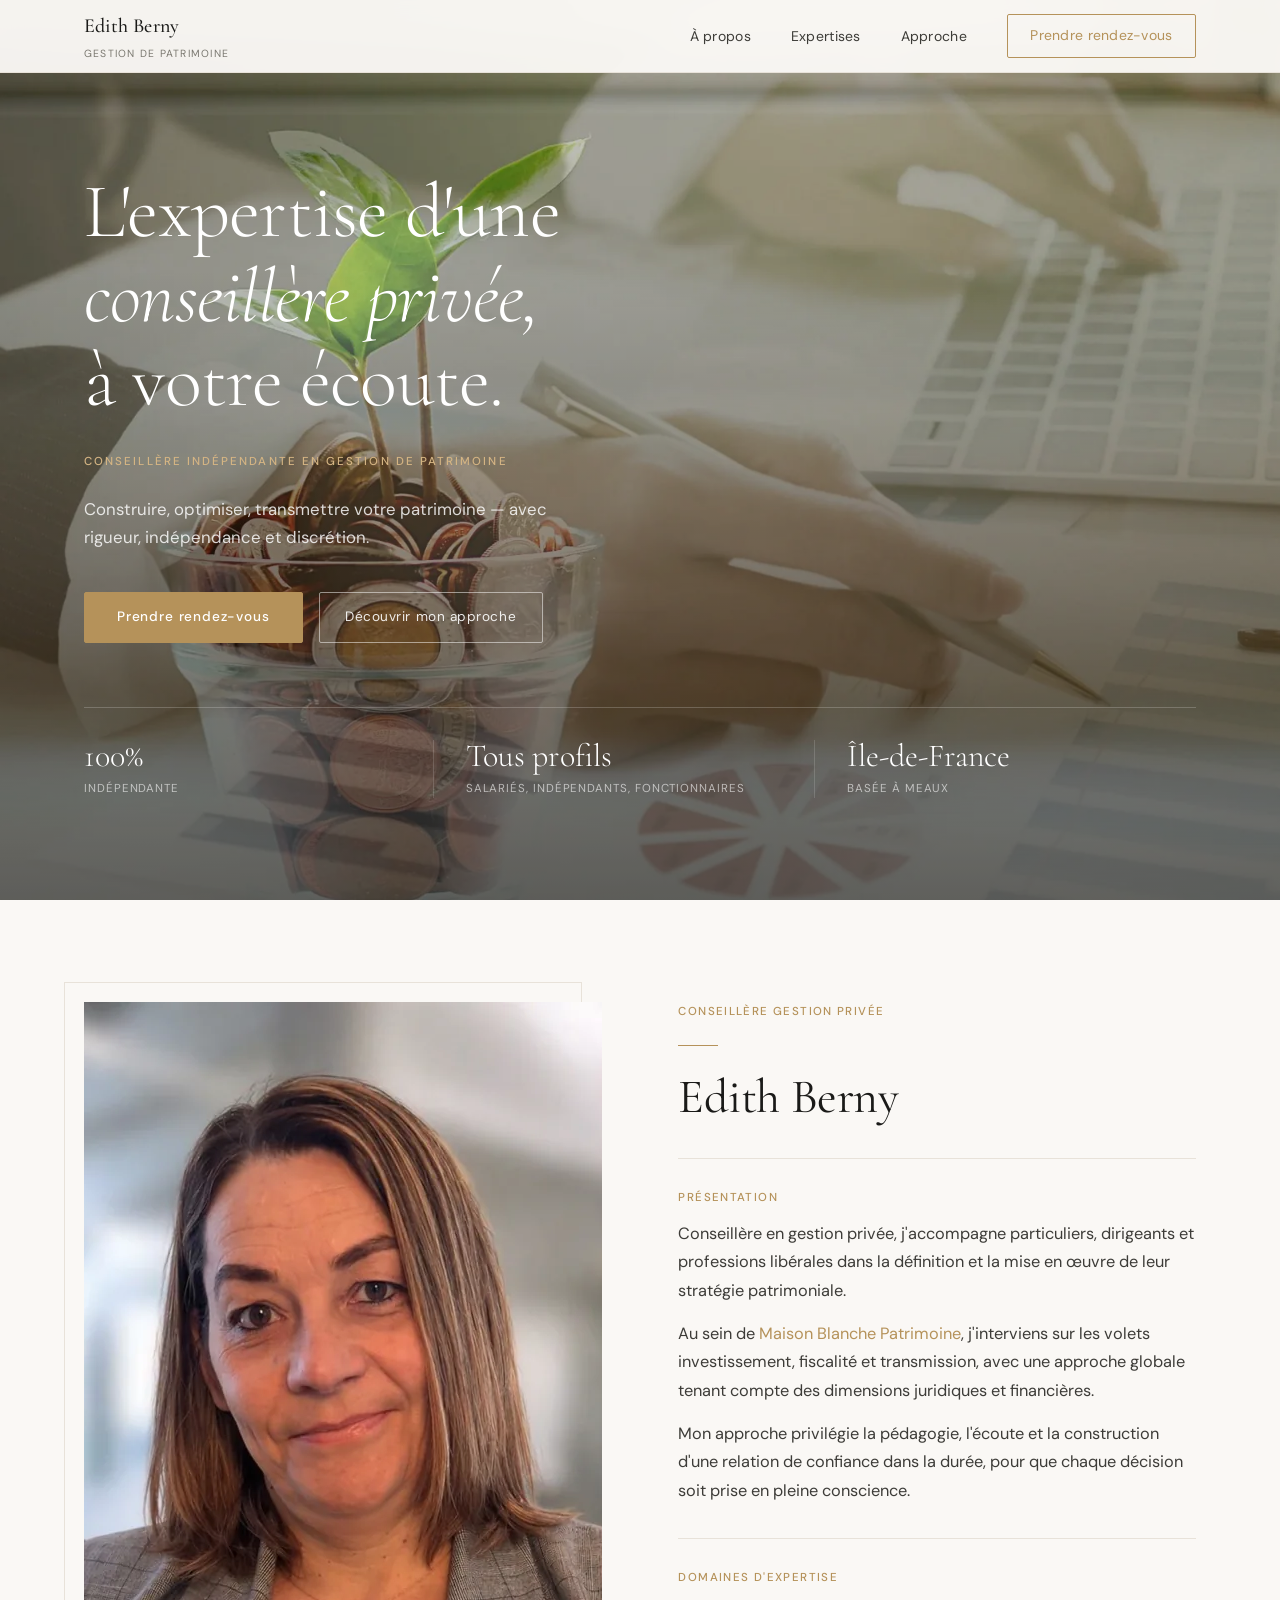
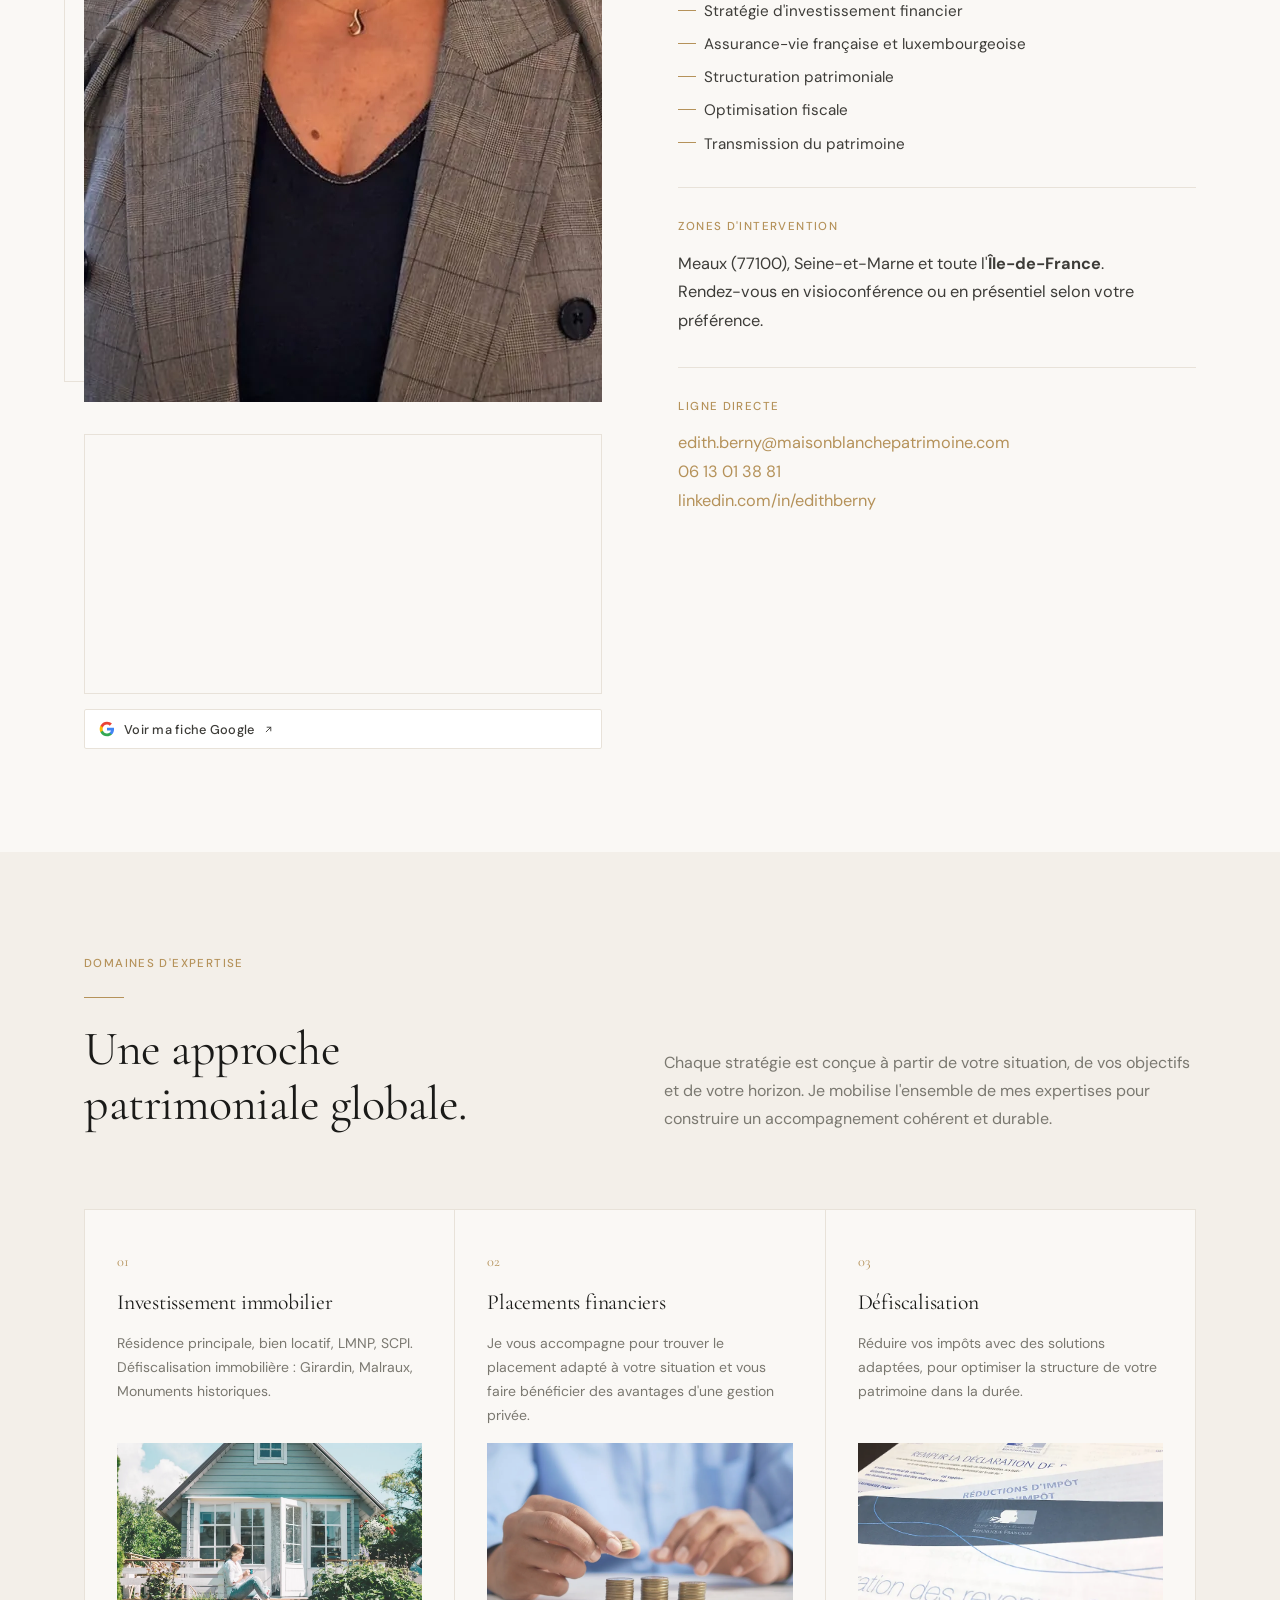
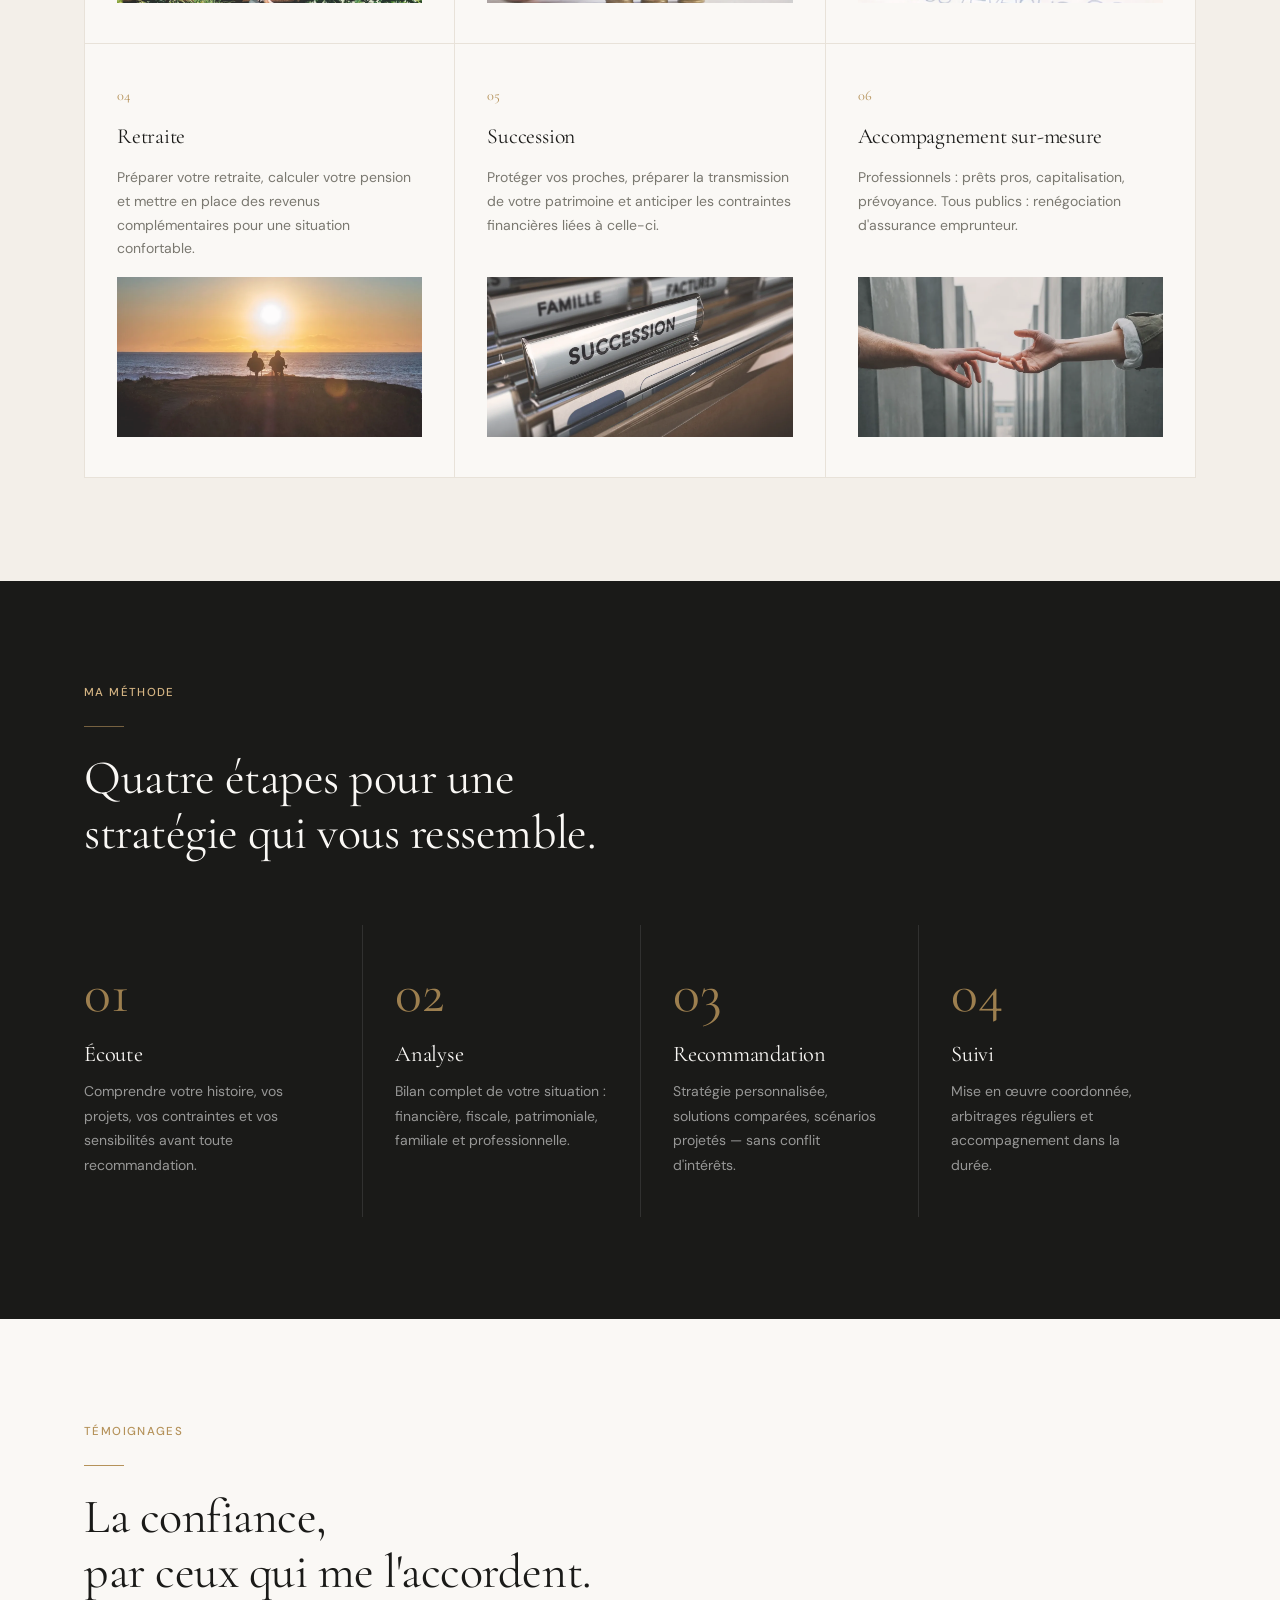
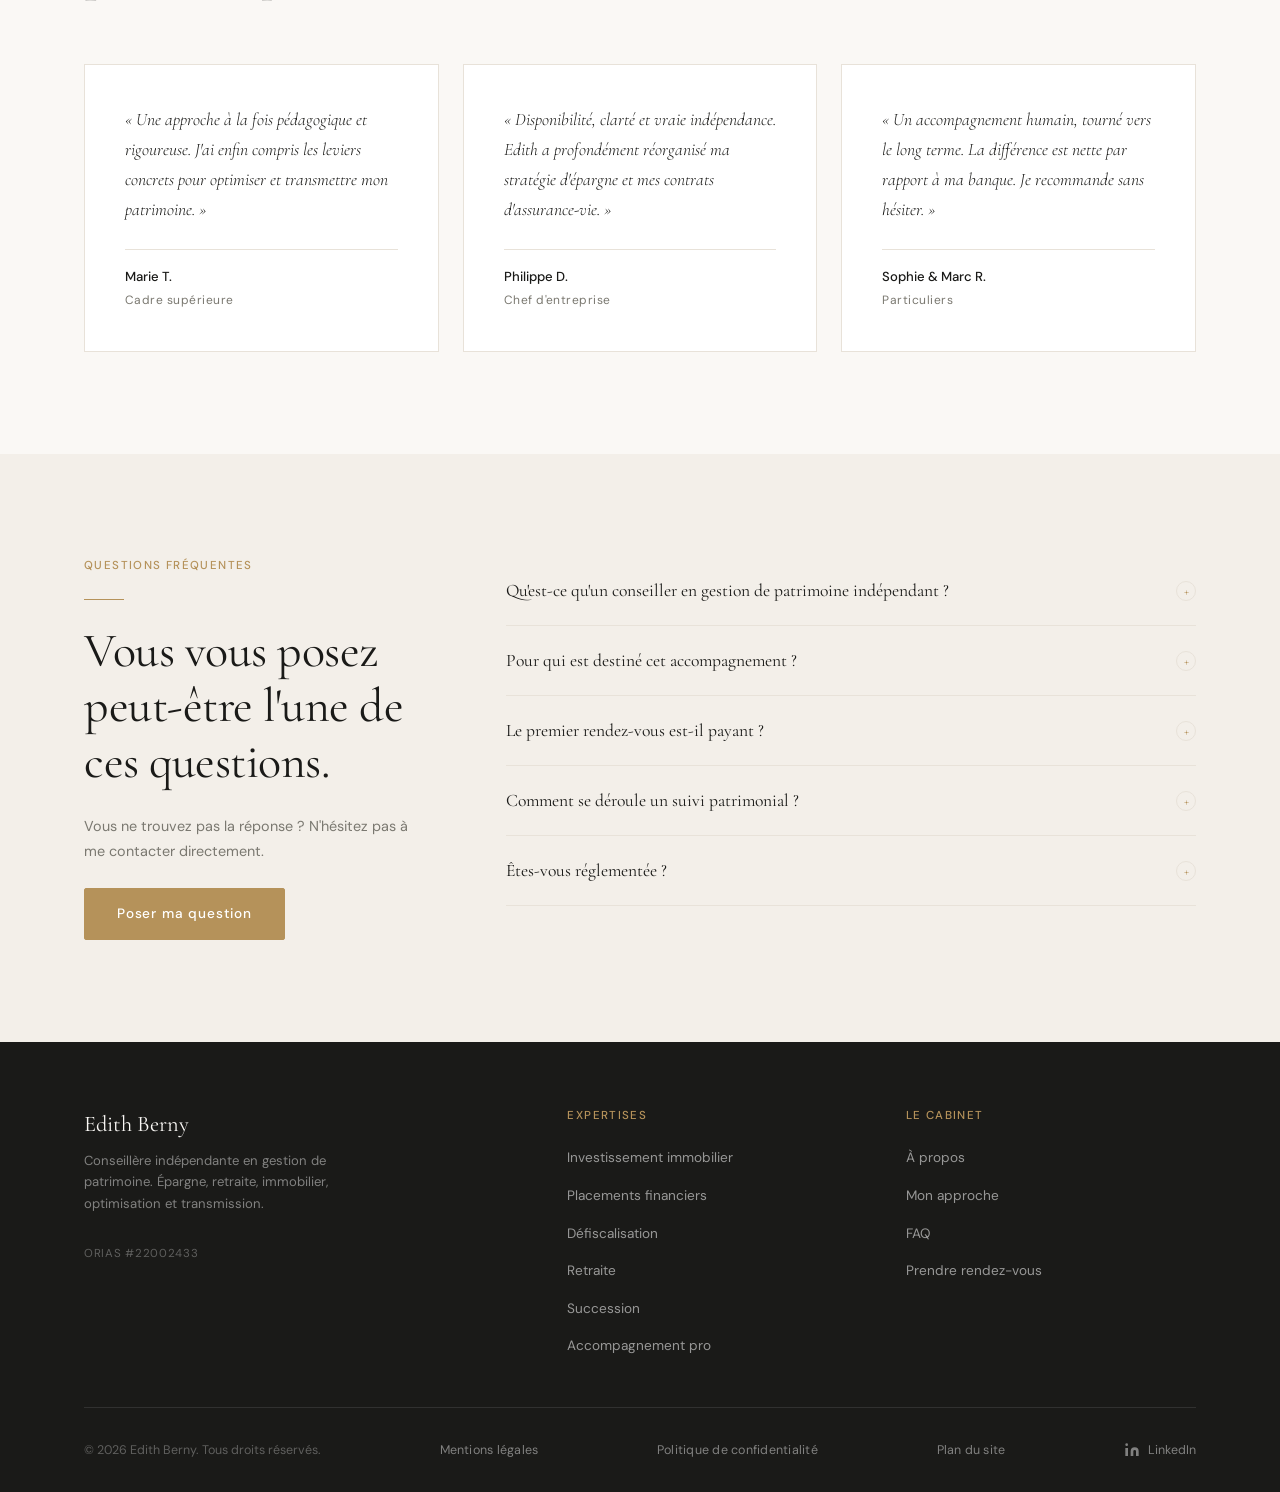
==== index.html @ d09989ad "feat/revamp: full redesign, SEO overhaul, image optimization & content rework Complete rewrite of th" ====
<!DOCTYPE html>
<html lang="fr">
<head>
  <meta charset="utf-8">
  <meta name="viewport" content="width=device-width, initial-scale=1">
  <title>Edith Berny | Conseillère en gestion de patrimoine à Meaux (77) — Île-de-France</title>

  <!-- SEO -->
  <meta name="description" content="Edith Berny, conseillère indépendante en gestion de patrimoine à Meaux (77) et en Île-de-France. Épargne, retraite, immobilier, défiscalisation, succession, transmission. Indépendante, ORIAS 22002433.">
  <meta name="keywords" content="conseiller en gestion de patrimoine Meaux, CGP Meaux, gestion privée 77, Seine-et-Marne, Île-de-France, Edith Berny, conseillère indépendante, épargne, retraite, assurance-vie, assurance-vie luxembourgeoise, immobilier, SCPI, LMNP, défiscalisation, succession, transmission patrimoine, optimisation fiscale">
  <meta name="author" content="Edith Berny">
  <meta name="robots" content="index, follow">
  <meta name="theme-color" content="#FAF8F5">
  <meta name="geo.region" content="FR-77">
  <meta name="geo.placename" content="Meaux">
  <link rel="canonical" href="https://edithberny.netlify.app/">

  <!-- OpenGraph -->
  <meta property="og:type" content="website">
  <meta property="og:locale" content="fr_FR">
  <meta property="og:title" content="Edith Berny — Conseillère en gestion de patrimoine">
  <meta property="og:url" content="https://edithberny.netlify.app">
  <meta property="og:image" content="https://edithberny.netlify.app/assets/profile_picture.webp">
  <meta property="og:description" content="Conseillère indépendante en gestion de patrimoine. Épargne, retraite, immobilier, défiscalisation, succession — Meaux et Île-de-France.">

  <!-- Twitter Card -->
  <meta name="twitter:card" content="summary_large_image">
  <meta name="twitter:title" content="Edith Berny — Conseillère en gestion de patrimoine">
  <meta name="twitter:description" content="Conseillère indépendante en gestion de patrimoine. Épargne, retraite, immobilier, défiscalisation, succession — Meaux et Île-de-France.">
  <meta name="twitter:image" content="https://edithberny.netlify.app/assets/profile_picture.webp">

  <!-- Favicons -->
  <link rel="icon" type="image/x-icon" href="assets/favicon/favicon.ico">
  <link rel="icon" type="image/png" sizes="32x32" href="assets/favicon/favicon-32x32.png">
  <link rel="icon" type="image/png" sizes="16x16" href="assets/favicon/favicon-16x16.png">
  <link rel="apple-touch-icon" sizes="180x180" href="assets/favicon/apple-touch-icon.png">
  <link rel="manifest" href="assets/favicon/site.webmanifest">
  <link rel="sitemap" type="application/xml" title="Plan du site" href="sitemap.xml">

  <!-- Google Fonts -->
  <link rel="preconnect" href="https://fonts.googleapis.com">
  <link rel="preconnect" href="https://fonts.gstatic.com" crossorigin>
  <link href="https://fonts.googleapis.com/css2?family=Cormorant+Garamond:ital,wght@0,300;0,400;0,500;0,600;1,300;1,400&family=DM+Sans:wght@300;400;500&display=swap" rel="stylesheet">

  <!-- Preload LCP candidate -->
  <link rel="preload" as="image" href="assets/profile_picture.webp" fetchpriority="high">

  <!-- Styles -->
  <link rel="stylesheet" href="style.css">
</head>

<body>

  <!-- ── Navigation ────────────────────────────────────── -->
  <nav id="nav">
    <div class="nav-inner">
      <a href="#home" class="nav-brand">
        <span class="name">Edith Berny</span>
        <span class="sub">Gestion de patrimoine</span>
      </a>
      <button class="nav-toggle" id="navToggle" aria-label="Menu">
        <span></span><span></span><span></span>
      </button>
      <ul class="nav-links" id="navLinks">
        <li><a href="#about">À propos</a></li>
        <li><a href="#services">Expertises</a></li>
        <li><a href="#approche">Approche</a></li>
        <li><a href="#rendez-vous" class="nav-cta">Prendre rendez-vous</a></li>
      </ul>
    </div>
  </nav>

  <!-- ── Hero ──────────────────────────────────────────── -->
  <section id="home">
    <div class="hero-bg"></div>
    <div class="hero-content container">
      <h1 class="hero-title">L'expertise d'une <em>conseillère privée,</em><br>à votre écoute.</h1>
      <p class="hero-eyebrow">Conseillère indépendante en gestion de patrimoine</p>
      <p class="hero-desc">Construire, optimiser, transmettre votre patrimoine — avec rigueur, indépendance et discrétion.</p>
      <div class="hero-actions">
        <a href="#rendez-vous" class="btn-primary">Prendre rendez-vous</a>
        <a href="#about" class="btn-ghost">Découvrir mon approche</a>
      </div>
      <div class="hero-stats">
        <div class="hero-stat">
          <div class="val">100%</div>
          <div class="lbl">Indépendante</div>
        </div>
        <div class="hero-stat">
          <div class="val">Tous profils</div>
          <div class="lbl">Salariés, indépendants, fonctionnaires</div>
        </div>
        <div class="hero-stat">
          <div class="val">Île-de-France</div>
          <div class="lbl">Basée à Meaux</div>
        </div>
      </div>
    </div>
  </section>

  <!-- ── À propos ───────────────────────────────────────── -->
  <section id="about" class="section">
    <div class="container">
      <div class="about-grid">
        <div class="about-visual">
          <div class="about-img-wrap">
            <img src="assets/profile_picture.webp" alt="Edith Berny, conseillère indépendante en gestion de patrimoine à Meaux (77)" fetchpriority="high" width="1000" height="1000">
          </div>
          <div class="map-wrap">
            <iframe src="https://www.google.com/maps/embed/v1/place?q=Meaux&key=AIzaSyBFw0Qbyq9zTFTd-tUY6dZWTgaQzuU17R8" title="Localisation Meaux" loading="lazy"></iframe>
          </div>
          <a href="https://share.google/9w6bGB4XbKCmkHkI8" target="_blank" rel="noopener" class="map-cta" aria-label="Voir ma fiche Google Business (nouvel onglet)">
            <svg width="16" height="16" viewBox="0 0 24 24" aria-hidden="true">
              <path fill="#4285F4" d="M22.56 12.25c0-.78-.07-1.53-.2-2.25H12v4.26h5.92c-.26 1.37-1.04 2.53-2.21 3.31v2.77h3.57c2.08-1.92 3.28-4.74 3.28-8.09z"/>
              <path fill="#34A853" d="M12 23c2.97 0 5.46-.98 7.28-2.66l-3.57-2.77c-.98.66-2.23 1.06-3.71 1.06-2.86 0-5.29-1.93-6.16-4.53H2.18v2.84C3.99 20.53 7.7 23 12 23z"/>
              <path fill="#FBBC05" d="M5.84 14.09c-.22-.66-.35-1.36-.35-2.09s.13-1.43.35-2.09V7.07H2.18C1.43 8.55 1 10.22 1 12s.43 3.45 1.18 4.93l2.85-2.22.81-.62z"/>
              <path fill="#EA4335" d="M12 5.38c1.62 0 3.06.56 4.21 1.64l3.15-3.15C17.45 2.09 14.97 1 12 1 7.7 1 3.99 3.47 2.18 7.07l3.66 2.84c.87-2.6 3.3-4.53 6.16-4.53z"/>
            </svg>
            Voir ma fiche Google
            <svg width="11" height="11" viewBox="0 0 24 24" fill="none" stroke="currentColor" stroke-width="2" stroke-linecap="round" stroke-linejoin="round" aria-hidden="true"><path d="M7 17L17 7M9 7h8v8"/></svg>
          </a>
        </div>
        <div class="about-text">
          <p class="label">Conseillère gestion privée</p>
          <div class="divider"></div>
          <h2 class="section-title">Edith Berny</h2>

          <div class="about-section">
            <h3 class="about-subhead">Présentation</h3>
            <p>Conseillère en gestion privée, j'accompagne particuliers, dirigeants et professions libérales dans la définition et la mise en œuvre de leur stratégie patrimoniale.</p>
            <p>Au sein de <a href="https://www.maisonblanchepatrimoine.com/" target="_blank" rel="noopener" style="color: var(--gold);">Maison Blanche Patrimoine</a>, j'interviens sur les volets investissement, fiscalité et transmission, avec une approche globale tenant compte des dimensions juridiques et financières.</p>
            <p>Mon approche privilégie la pédagogie, l'écoute et la construction d'une relation de confiance dans la durée, pour que chaque décision soit prise en pleine conscience.</p>
          </div>

          <div class="about-section">
            <h3 class="about-subhead">Domaines d'expertise</h3>
            <ul class="about-skills">
              <li>Stratégie d'investissement financier</li>
              <li>Assurance-vie française et luxembourgeoise</li>
              <li>Structuration patrimoniale</li>
              <li>Optimisation fiscale</li>
              <li>Transmission du patrimoine</li>
            </ul>
          </div>

          <div class="about-section">
            <h3 class="about-subhead">Zones d'intervention</h3>
            <p>Meaux (77100), Seine-et-Marne et toute l'<strong>Île-de-France</strong>.<br>Rendez-vous en visioconférence ou en présentiel selon votre préférence.</p>
          </div>

          <div class="about-section about-contact" id="rendez-vous">
            <h3 class="about-subhead">Ligne directe</h3>
            <address>
              <a href="mailto:edith.berny@maisonblanchepatrimoine.com">edith.berny@maisonblanchepatrimoine.com</a><br>
              <a href="tel:+33613013881">06 13 01 38 81</a><br>
              <a href="https://www.linkedin.com/in/edithberny/" target="_blank" rel="noopener">linkedin.com/in/edithberny</a>
            </address>
          </div>
        </div>
      </div>
    </div>
  </section>

  <!-- ── Expertises ─────────────────────────────────────── -->
  <section id="services" class="section">
    <div class="container">
      <div class="services-header">
        <div>
          <p class="label">Domaines d'expertise</p>
          <div class="divider"></div>
          <h2 class="section-title">Une approche<br>patrimoniale globale.</h2>
        </div>
        <p class="services-intro">
          Chaque stratégie est conçue à partir de votre situation, de vos objectifs et de votre horizon. Je mobilise l'ensemble de mes expertises pour construire un accompagnement cohérent et durable.
        </p>
      </div>
      <div class="services-grid">

        <div class="service-card" id="services-immobilier">
          <span class="service-num">01</span>
          <h3 class="service-title">Investissement immobilier</h3>
          <p class="service-body">Résidence principale, bien locatif, LMNP, SCPI. Défiscalisation immobilière : Girardin, Malraux, Monuments historiques.</p>
          <img src="assets/maison.webp" alt="Maison illustrant les conseils en investissement immobilier (résidence principale, locatif, SCPI)" class="service-img" loading="lazy" width="1200" height="1200">
        </div>

        <div class="service-card" id="services-placements">
          <span class="service-num">02</span>
          <h3 class="service-title">Placements financiers</h3>
          <p class="service-body">Je vous accompagne pour trouver le placement adapté à votre situation et vous faire bénéficier des avantages d'une gestion privée.</p>
          <img src="assets/placement.webp" alt="Illustration des placements financiers et de la gestion privée" class="service-img" loading="lazy" width="1200" height="800">
        </div>

        <div class="service-card" id="services-defiscalisation">
          <span class="service-num">03</span>
          <h3 class="service-title">Défiscalisation</h3>
          <p class="service-body">Réduire vos impôts avec des solutions adaptées, pour optimiser la structure de votre patrimoine dans la durée.</p>
          <img src="assets/impots.webp" alt="Illustration de la défiscalisation et de l'optimisation fiscale du patrimoine" class="service-img" loading="lazy" width="823" height="463">
        </div>

        <div class="service-card" id="services-retraite">
          <span class="service-num">04</span>
          <h3 class="service-title">Retraite</h3>
          <p class="service-body">Préparer votre retraite, calculer votre pension et mettre en place des revenus complémentaires pour une situation confortable.</p>
          <img src="assets/retraite.webp" alt="Illustration de la préparation de la retraite et des revenus complémentaires" class="service-img" loading="lazy" width="1200" height="800">
        </div>

        <div class="service-card" id="services-succession">
          <span class="service-num">05</span>
          <h3 class="service-title">Succession</h3>
          <p class="service-body">Protéger vos proches, préparer la transmission de votre patrimoine et anticiper les contraintes financières liées à celle-ci.</p>
          <img src="assets/succession.webp" alt="Illustration de la transmission du patrimoine et de la succession" class="service-img" loading="lazy" width="1170" height="675">
        </div>

        <div class="service-card" id="services-accompagnement">
          <span class="service-num">06</span>
          <h3 class="service-title">Accompagnement sur-mesure</h3>
          <p class="service-body">Professionnels : prêts pros, capitalisation, prévoyance. Tous publics : renégociation d'assurance emprunteur.</p>
          <img src="assets/accompagnement.webp" alt="Illustration de l'accompagnement patrimonial sur-mesure" class="service-img" loading="lazy" width="1200" height="800">
        </div>

      </div>
    </div>
  </section>

  <!-- ── Approche ───────────────────────────────────────── -->
  <section id="approche" class="section">
    <div class="container">
      <p class="label">Ma méthode</p>
      <div class="divider" style="background: rgba(181,146,90,.6)"></div>
      <h2 class="section-title" style="max-width: 560px;">Quatre étapes pour une stratégie qui vous ressemble.</h2>
      <div class="approche-grid">
        <div class="approche-step">
          <div class="step-num">01</div>
          <h3 class="step-title">Écoute</h3>
          <p class="step-desc">Comprendre votre histoire, vos projets, vos contraintes et vos sensibilités avant toute recommandation.</p>
        </div>
        <div class="approche-step">
          <div class="step-num">02</div>
          <h3 class="step-title">Analyse</h3>
          <p class="step-desc">Bilan complet de votre situation : financière, fiscale, patrimoniale, familiale et professionnelle.</p>
        </div>
        <div class="approche-step">
          <div class="step-num">03</div>
          <h3 class="step-title">Recommandation</h3>
          <p class="step-desc">Stratégie personnalisée, solutions comparées, scénarios projetés — sans conflit d'intérêts.</p>
        </div>
        <div class="approche-step">
          <div class="step-num">04</div>
          <h3 class="step-title">Suivi</h3>
          <p class="step-desc">Mise en œuvre coordonnée, arbitrages réguliers et accompagnement dans la durée.</p>
        </div>
      </div>
    </div>
  </section>

  <!-- ── Témoignages ────────────────────────────────────── -->
  <section id="temoignages" class="section">
    <div class="container">
      <p class="label">Témoignages</p>
      <div class="divider"></div>
      <h2 class="section-title">La confiance,<br>par ceux qui me l'accordent.</h2>
      <div class="temoignages-grid">
        <div class="temoignage">
          <p class="temoignage-quote">« Une approche à la fois pédagogique et rigoureuse. J'ai enfin compris les leviers concrets pour optimiser et transmettre mon patrimoine. »</p>
          <div class="temoignage-author">
            <span class="temoignage-name">Marie T.</span>
            <span class="temoignage-role">Cadre supérieure</span>
          </div>
        </div>
        <div class="temoignage">
          <p class="temoignage-quote">« Disponibilité, clarté et vraie indépendance. Edith a profondément réorganisé ma stratégie d'épargne et mes contrats d'assurance-vie. »</p>
          <div class="temoignage-author">
            <span class="temoignage-name">Philippe D.</span>
            <span class="temoignage-role">Chef d'entreprise</span>
          </div>
        </div>
        <div class="temoignage">
          <p class="temoignage-quote">« Un accompagnement humain, tourné vers le long terme. La différence est nette par rapport à ma banque. Je recommande sans hésiter. »</p>
          <div class="temoignage-author">
            <span class="temoignage-name">Sophie & Marc R.</span>
            <span class="temoignage-role">Particuliers</span>
          </div>
        </div>
      </div>
    </div>
  </section>

  <!-- ── FAQ ───────────────────────────────────────────── -->
  <section id="faq" class="section">
    <div class="container">
      <div class="faq-grid">
        <div class="faq-sticky">
          <p class="label">Questions fréquentes</p>
          <div class="divider"></div>
          <h2 class="section-title">Vous vous posez peut-être l'une de ces questions.</h2>
          <p style="margin-top:1.5rem; font-size:.9rem; color:var(--ink3); line-height:1.75;">Vous ne trouvez pas la réponse ? N'hésitez pas à me contacter directement.</p>
          <a href="#rendez-vous" class="btn-primary" style="margin-top:1.5rem; display:inline-flex;">Poser ma question</a>
        </div>
        <div class="faq-list">
          <div class="faq-item">
            <button class="faq-question">
              Qu'est-ce qu'un conseiller en gestion de patrimoine indépendant ?
              <span class="faq-icon">+</span>
            </button>
            <div class="faq-answer"><div class="faq-answer-inner">Un CGP indépendant n'est lié à aucune banque ni compagnie d'assurance. Il sélectionne librement les meilleures solutions du marché, sans grille produit imposée. Son alignement avec le client est total.</div></div>
          </div>
          <div class="faq-item">
            <button class="faq-question">
              Pour qui est destiné cet accompagnement ?
              <span class="faq-icon">+</span>
            </button>
            <div class="faq-answer"><div class="faq-answer-inner">Pour tous : salarié, fonctionnaire, indépendant ou chef d'entreprise. Que vous souhaitiez préparer votre retraite, investir, défiscaliser ou préparer une transmission, je construis une stratégie adaptée à votre situation réelle.</div></div>
          </div>
          <div class="faq-item">
            <button class="faq-question">
              Le premier rendez-vous est-il payant ?
              <span class="faq-icon">+</span>
            </button>
            <div class="faq-answer"><div class="faq-answer-inner">Non. Le premier échange est offert et sans engagement. Il sert à comprendre votre situation, vos objectifs, et à évaluer ensemble comment je peux vous accompagner au mieux.</div></div>
          </div>
          <div class="faq-item">
            <button class="faq-question">
              Comment se déroule un suivi patrimonial ?
              <span class="faq-icon">+</span>
            </button>
            <div class="faq-answer"><div class="faq-answer-inner">Après l'audit initial et la mise en place des recommandations, nous effectuons des points réguliers pour ajuster la stratégie selon l'évolution de votre vie, de vos objectifs et de la fiscalité.</div></div>
          </div>
          <div class="faq-item">
            <button class="faq-question">
              Êtes-vous réglementée ?
              <span class="faq-icon">+</span>
            </button>
            <div class="faq-answer"><div class="faq-answer-inner">Oui. J'exerce dans le cadre réglementaire de la gestion de patrimoine, immatriculée à <a href="https://www.orias.fr/home/showIntermediaire/411115660" target="_blank" rel="noopener" style="color: var(--gold);">l'ORIAS</a>, sous le contrôle de l'Autorité des Marchés Financiers (AMF) et de l'ACPR.</div></div>
          </div>
        </div>
      </div>
    </div>
  </section>

  <!-- ── Footer ─────────────────────────────────────────── -->
  <footer>
    <div class="footer-inner">
      <div class="footer-top">
        <div class="footer-brand">
          <div class="name">Edith Berny</div>
          <p class="tagline">Conseillère indépendante en gestion de patrimoine. Épargne, retraite, immobilier, optimisation et transmission.</p>
          <span class="orias"><a href="https://www.orias.fr/home/showIntermediaire/411115660" target="_blank" rel="noopener">ORIAS #22002433</a></span>
        </div>
        <div>
          <p class="footer-col-title">Expertises</p>
          <ul class="footer-links">
            <li><a href="#services-immobilier">Investissement immobilier</a></li>
            <li><a href="#services-placements">Placements financiers</a></li>
            <li><a href="#services-defiscalisation">Défiscalisation</a></li>
            <li><a href="#services-retraite">Retraite</a></li>
            <li><a href="#services-succession">Succession</a></li>
            <li><a href="#services-accompagnement">Accompagnement pro</a></li>
          </ul>
        </div>
        <div>
          <p class="footer-col-title">Le cabinet</p>
          <ul class="footer-links">
            <li><a href="#about">À propos</a></li>
            <li><a href="#approche">Mon approche</a></li>
            <li><a href="#faq">FAQ</a></li>
            <li><a href="#rendez-vous">Prendre rendez-vous</a></li>
          </ul>
        </div>
      </div>
      <div class="footer-bottom">
        <span class="footer-copy">© <span id="year"></span> Edith Berny. Tous droits réservés.</span>
        <a href="mentions-legales.html" class="footer-legal">Mentions légales</a>
        <a href="politique-confidentialite.html" class="footer-legal">Politique de confidentialité</a>
        <a href="sitemap.xml" class="footer-legal" target="_blank" rel="noopener">Plan du site</a>
        <a href="https://www.linkedin.com/in/edithberny/" target="_blank" rel="noopener" class="footer-linkedin">
          <svg width="16" height="16" viewBox="0 0 24 24" fill="currentColor" aria-hidden="true"><path d="M16 8a6 6 0 0 1 6 6v7h-4v-7a2 2 0 0 0-2-2 2 2 0 0 0-2 2v7h-4v-7a6 6 0 0 1 6-6z"/><rect x="2" y="9" width="4" height="12"/><circle cx="4" cy="4" r="2"/></svg>
          LinkedIn
        </a>
      </div>
    </div>
  </footer>

  <!-- Scroll to top -->
  <div id="scrolltop" role="button" aria-label="Retour en haut" tabindex="0">
    <svg width="16" height="16" viewBox="0 0 24 24" fill="none" aria-hidden="true">
      <path d="M18 15l-6-6-6 6" stroke="#B5925A" stroke-width="1.5" stroke-linecap="round" stroke-linejoin="round"/>
    </svg>
  </div>

  <script>
    document.getElementById('year').textContent = new Date().getFullYear();

    const nav = document.getElementById('nav');
    const scrollTop = document.getElementById('scrolltop');
    window.addEventListener('scroll', () => {
      nav.classList.toggle('scrolled', window.scrollY > 40);
      scrollTop.classList.toggle('visible', window.scrollY > 400);
    }, { passive: true });

    const toggle = document.getElementById('navToggle');
    const links = document.getElementById('navLinks');
    toggle.addEventListener('click', () => links.classList.toggle('open'));
    links.querySelectorAll('a').forEach(a => a.addEventListener('click', () => links.classList.remove('open')));

    scrollTop.addEventListener('click', () => {
      window.scrollTo({ top: 0, behavior: 'smooth' });
    });

    document.querySelectorAll('.faq-question').forEach(btn => {
      btn.addEventListener('click', () => {
        const item = btn.closest('.faq-item');
        const isOpen = item.classList.contains('open');
        document.querySelectorAll('.faq-item').forEach(i => i.classList.remove('open'));
        if (!isOpen) item.classList.add('open');
      });
    });

    document.querySelectorAll('a[href^="#"]').forEach(a => {
      a.addEventListener('click', e => {
        const target = document.querySelector(a.getAttribute('href'));
        if (!target) return;
        e.preventDefault();
        const offset = 80;
        const top = target.getBoundingClientRect().top + window.scrollY - offset;
        window.scrollTo({ top, behavior: 'smooth' });
      });
    });
  </script>

  <!-- ── Données structurées Schema.org ──────────────────── -->
  <script type="application/ld+json">
  {
    "@context": "https://schema.org",
    "@type": "FinancialService",
    "@id": "https://edithberny.netlify.app/#cabinet",
    "name": "Edith Berny — Conseillère en gestion de patrimoine",
    "alternateName": "Edith Berny CGP",
    "url": "https://edithberny.netlify.app/",
    "image": "https://edithberny.netlify.app/assets/profile_picture.webp",
    "logo": "https://edithberny.netlify.app/assets/favicon/android-chrome-512x512.png",
    "description": "Conseillère indépendante en gestion de patrimoine à Meaux et en Île-de-France. Stratégie d'investissement, fiscalité, transmission, retraite, immobilier.",
    "email": "edith.berny@maisonblanchepatrimoine.com",
    "address": {
      "@type": "PostalAddress",
      "addressLocality": "Meaux",
      "postalCode": "77100",
      "addressRegion": "Île-de-France",
      "addressCountry": "FR"
    },
    "areaServed": [
      { "@type": "City", "name": "Meaux" },
      { "@type": "AdministrativeArea", "name": "Seine-et-Marne" },
      { "@type": "AdministrativeArea", "name": "Île-de-France" }
    ],
    "serviceType": [
      "Conseil en gestion de patrimoine",
      "Conseil en investissements financiers",
      "Courtage en assurances",
      "Optimisation fiscale",
      "Préparation de la retraite",
      "Transmission de patrimoine",
      "Investissement immobilier"
    ],
    "knowsAbout": [
      "Assurance-vie",
      "Assurance-vie luxembourgeoise",
      "SCPI",
      "LMNP",
      "Loi Girardin",
      "Loi Malraux",
      "Monuments historiques",
      "Défiscalisation",
      "Succession",
      "PER"
    ],
    "hasCredential": [
      {
        "@type": "EducationalOccupationalCredential",
        "credentialCategory": "Immatriculation ORIAS",
        "identifier": "22002433",
        "url": "https://www.orias.fr/home/showIntermediaire/411115660"
      },
      {
        "@type": "EducationalOccupationalCredential",
        "credentialCategory": "Conseiller en Investissements Financiers (CIF)",
        "recognizedBy": { "@type": "Organization", "name": "Autorité des Marchés Financiers (AMF)" }
      }
    ],
    "parentOrganization": {
      "@type": "Organization",
      "name": "Maison Blanche Patrimoine",
      "url": "https://www.maisonblanchepatrimoine.com/"
    },
    "sameAs": [
      "https://www.linkedin.com/in/edithberny/",
      "https://share.google/9w6bGB4XbKCmkHkI8",
      "https://www.orias.fr/home/showIntermediaire/411115660"
    ]
  }
  </script>

  <script type="application/ld+json">
  {
    "@context": "https://schema.org",
    "@type": "Person",
    "@id": "https://edithberny.netlify.app/#edith-berny",
    "name": "Edith Berny",
    "givenName": "Edith",
    "familyName": "Berny",
    "jobTitle": "Conseillère en gestion privée",
    "image": "https://edithberny.netlify.app/assets/profile_picture.webp",
    "url": "https://edithberny.netlify.app/",
    "worksFor": { "@id": "https://edithberny.netlify.app/#cabinet" },
    "sameAs": [
      "https://www.linkedin.com/in/edithberny/",
      "https://share.google/9w6bGB4XbKCmkHkI8"
    ]
  }
  </script>

  <script type="application/ld+json">
  {
    "@context": "https://schema.org",
    "@type": "FAQPage",
    "mainEntity": [
      {
        "@type": "Question",
        "name": "Qu'est-ce qu'un conseiller en gestion de patrimoine indépendant ?",
        "acceptedAnswer": {
          "@type": "Answer",
          "text": "Un CGP indépendant n'est lié à aucune banque ni compagnie d'assurance. Il sélectionne librement les meilleures solutions du marché, sans grille produit imposée. Son alignement avec le client est total."
        }
      },
      {
        "@type": "Question",
        "name": "Pour qui est destiné cet accompagnement ?",
        "acceptedAnswer": {
          "@type": "Answer",
          "text": "Pour tous : salarié, fonctionnaire, indépendant ou chef d'entreprise. Que vous souhaitiez préparer votre retraite, investir, défiscaliser ou préparer une transmission, je construis une stratégie adaptée à votre situation réelle."
        }
      },
      {
        "@type": "Question",
        "name": "Le premier rendez-vous est-il payant ?",
        "acceptedAnswer": {
          "@type": "Answer",
          "text": "Non. Le premier échange est offert et sans engagement. Il sert à comprendre votre situation, vos objectifs, et à évaluer ensemble comment je peux vous accompagner au mieux."
        }
      },
      {
        "@type": "Question",
        "name": "Comment se déroule un suivi patrimonial ?",
        "acceptedAnswer": {
          "@type": "Answer",
          "text": "Après l'audit initial et la mise en place des recommandations, nous effectuons des points réguliers pour ajuster la stratégie selon l'évolution de votre vie, de vos objectifs et de la fiscalité."
        }
      },
      {
        "@type": "Question",
        "name": "Êtes-vous réglementée ?",
        "acceptedAnswer": {
          "@type": "Answer",
          "text": "Oui. J'exerce dans le cadre réglementaire de la gestion de patrimoine, immatriculée à l'ORIAS sous le numéro 22002433, sous le contrôle de l'Autorité des Marchés Financiers (AMF) et de l'ACPR."
        }
      }
    ]
  }
  </script>

</body>
</html>
---- style.css ----
/* ─────────────────────────────────────────────────────────────
   Edith Berny — Site vitrine
   Feuille de style principale
   Palette : Ivoire (#FAF8F5), Or (#B5925A), Encre (#1A1A18)
   Typographie : Cormorant Garamond + DM Sans (Google Fonts)
   ───────────────────────────────────────────────────────────── */

/* ── Reset & Base ───────────────────────────────────────── */
*, *::before, *::after { box-sizing: border-box; margin: 0; padding: 0; }
html { scroll-behavior: smooth; font-size: 16px; }

:root {
  --ivory:   #FAF8F5;
  --ivory2:  #F3EFE9;
  --stone:   #E8E2D9;
  --gold:    #B5925A;
  --gold-lt: #D4B483;
  --ink:     #1A1A18;
  --ink2:    #3D3C38;
  --ink3:    #7A7870;
  --white:   #FFFFFF;
  --serif:   'Cormorant Garamond', Georgia, serif;
  --sans:    'DM Sans', system-ui, sans-serif;
  --max:     1240px;
  --side:    clamp(1.5rem, 5vw, 5rem);
}

body {
  font-family: var(--sans);
  background: var(--ivory);
  color: var(--ink);
  line-height: 1.65;
  -webkit-font-smoothing: antialiased;
}

img { display: block; max-width: 100%; }
a { color: inherit; text-decoration: none; }

/* ── Typography ────────────────────────────────────────── */
.label {
  font-family: var(--sans);
  font-size: .72rem;
  font-weight: 500;
  letter-spacing: .12em;
  text-transform: uppercase;
  color: var(--gold);
}

h1, h2, h3 {
  font-family: var(--serif);
  font-weight: 400;
  line-height: 1.15;
  letter-spacing: -.01em;
}

.section-title {
  font-size: clamp(2rem, 4vw, 3rem);
  color: var(--ink);
}

/* ── Layout helpers ────────────────────────────────────── */
.container {
  max-width: var(--max);
  margin: 0 auto;
  padding: 0 var(--side);
}

.section {
  padding: clamp(4rem, 8vw, 8rem) 0;
}

.divider {
  width: 40px;
  height: 1px;
  background: var(--gold);
  margin: 1.5rem 0;
}

/* ── Navigation ────────────────────────────────────────── */
nav {
  position: fixed;
  top: 0;
  left: 0;
  right: 0;
  z-index: 100;
  background: rgba(250, 248, 245, 0.96);
  backdrop-filter: blur(12px);
  box-shadow: 0 1px 0 var(--stone);
  transition: background .4s ease, box-shadow .4s ease;
}

nav.scrolled {
  background: rgba(250, 248, 245, 0.98);
  box-shadow: 0 1px 0 var(--stone);
}

.nav-inner {
  max-width: var(--max);
  margin: 0 auto;
  padding: 0 var(--side);
  height: 72px;
  display: flex;
  align-items: center;
  justify-content: space-between;
  gap: 2rem;
}

.nav-brand {
  display: flex;
  flex-direction: column;
  gap: .1rem;
}
.nav-brand .name {
  font-family: var(--serif);
  font-size: 1.25rem;
  font-weight: 500;
  color: var(--ink);
  letter-spacing: .01em;
}
.nav-brand .sub {
  font-size: .65rem;
  font-weight: 400;
  letter-spacing: .12em;
  text-transform: uppercase;
  color: var(--ink3);
}

.nav-links {
  display: flex;
  align-items: center;
  gap: 2.5rem;
  list-style: none;
}
.nav-links a {
  font-size: .875rem;
  font-weight: 400;
  color: var(--ink2);
  letter-spacing: .02em;
  position: relative;
  transition: color .2s;
}
.nav-links a::after {
  content: '';
  position: absolute;
  left: 0; bottom: -4px;
  width: 0; height: 1px;
  background: var(--gold);
  transition: width .25s ease;
}
.nav-links a:hover { color: var(--ink); }
.nav-links a:hover::after { width: 100%; }

.nav-cta {
  display: inline-flex;
  align-items: center;
  gap: .5rem;
  padding: .6rem 1.4rem;
  border: 1px solid var(--gold);
  border-radius: 2px;
  font-size: .8rem;
  font-weight: 500;
  letter-spacing: .05em;
  color: var(--gold) !important;
  transition: background .2s, color .2s;
  white-space: nowrap;
}
.nav-cta:hover {
  background: var(--gold);
  color: var(--white) !important;
}
.nav-cta::after { display: none !important; }

/* Hamburger */
.nav-toggle {
  display: none;
  flex-direction: column;
  gap: 5px;
  cursor: pointer;
  padding: .5rem;
  background: none;
  border: none;
}
.nav-toggle span {
  display: block;
  width: 24px; height: 1.5px;
  background: var(--ink);
  transition: .3s;
}

/* ── Hero ──────────────────────────────────────────────── */
#home {
  position: relative;
  min-height: 100vh;
  display: flex;
  align-items: flex-end;
  overflow: hidden;
}

.hero-bg {
  position: absolute;
  inset: 0;
  background-image: url('assets/fond2.webp');
  background-size: cover;
  background-position: center 30%;
  filter: brightness(.78) saturate(.9);
}

.hero-bg::after {
  content: '';
  position: absolute;
  inset: 0;
  background: linear-gradient(
    to bottom,
    transparent 30%,
    rgba(26,26,24,.55) 100%
  );
}

.hero-content {
  position: relative;
  z-index: 2;
  max-width: var(--max);
  margin: 0 auto;
  padding: 0 var(--side);
  padding-bottom: clamp(4rem, 8vw, 7rem);
  padding-top: 72px; /* compense la navbar visible dès le départ */
  width: 100%;
}

.hero-eyebrow {
  font-family: var(--sans);
  font-size: .72rem;
  font-weight: 500;
  letter-spacing: .18em;
  text-transform: uppercase;
  color: var(--gold-lt);
  margin-top: 1rem;
  margin-bottom: 1.5rem;
}

.hero-title {
  font-family: var(--serif);
  font-size: clamp(2.6rem, 6vw, 5.2rem);
  font-weight: 300;
  color: var(--white);
  line-height: 1.1;
  max-width: 720px;
  margin-bottom: 1.75rem;
}
.hero-title em {
  font-style: italic;
  font-weight: 300;
}

.hero-desc {
  font-size: clamp(.9rem, 1.4vw, 1.05rem);
  color: rgba(255,255,255,.82);
  max-width: 480px;
  line-height: 1.7;
  margin-bottom: 2.5rem;
}

.hero-actions {
  display: flex;
  flex-wrap: wrap;
  gap: 1rem;
  align-items: center;
}

.btn-primary {
  display: inline-flex;
  align-items: center;
  gap: .6rem;
  padding: .85rem 2rem;
  background: var(--gold);
  color: var(--white);
  font-size: .85rem;
  font-weight: 500;
  letter-spacing: .06em;
  border: 1px solid var(--gold);
  border-radius: 2px;
  transition: background .2s, transform .2s;
  cursor: pointer;
}
.btn-primary:hover {
  background: #a07d47;
  border-color: #a07d47;
  transform: translateY(-1px);
}

.btn-ghost {
  display: inline-flex;
  align-items: center;
  gap: .5rem;
  padding: .85rem 1.6rem;
  border: 1px solid rgba(255,255,255,.5);
  border-radius: 2px;
  color: rgba(255,255,255,.9);
  font-size: .85rem;
  font-weight: 400;
  letter-spacing: .04em;
  transition: border-color .2s, color .2s;
}
.btn-ghost:hover {
  border-color: rgba(255,255,255,.9);
  color: var(--white);
}

.hero-stats {
  display: flex;
  flex-wrap: wrap;
  gap: 0;
  margin-top: 4rem;
  border-top: 1px solid rgba(255,255,255,.2);
  padding-top: 2rem;
}

.hero-stat {
  flex: 1;
  min-width: 140px;
  padding-right: 2rem;
}
.hero-stat + .hero-stat {
  border-left: 1px solid rgba(255,255,255,.15);
  padding-left: 2rem;
}
.hero-stat .val {
  font-family: var(--serif);
  font-size: clamp(1.6rem, 2.5vw, 2.2rem);
  font-weight: 300;
  color: var(--white);
  line-height: 1;
}
.hero-stat .lbl {
  font-size: .72rem;
  color: rgba(255,255,255,.6);
  letter-spacing: .08em;
  text-transform: uppercase;
  margin-top: .4rem;
}

/* ── About ─────────────────────────────────────────────── */
#about {
  background: var(--ivory);
}

.about-grid {
  display: grid;
  grid-template-columns: 1fr 1fr;
  gap: clamp(3rem, 6vw, 6rem);
  align-items: start;
}

.about-visual {
  position: sticky;
  top: 100px;
  display: flex;
  flex-direction: column;
}

.about-img-wrap {
  position: relative;
}
.about-img-wrap img {
  width: 100%;
  aspect-ratio: 1/1;
  object-fit: cover;
  object-position: center;
}
.about-img-wrap::before {
  content: '';
  position: absolute;
  top: -20px;
  left: -20px;
  right: 20px;
  bottom: 20px;
  border: 1px solid var(--stone);
  z-index: 0;
  pointer-events: none;
}
.about-img-wrap img { position: relative; z-index: 1; }

.about-text {}
.about-text .section-title { margin-bottom: 1rem; }

.about-section {
  margin-top: 2rem;
  padding-top: 2rem;
  border-top: 1px solid var(--stone);
}
.about-section:first-of-type {
  border-top: none;
  padding-top: 1rem;
  margin-top: 1.25rem;
}

.about-subhead {
  font-family: var(--sans);
  font-size: .72rem;
  font-weight: 500;
  letter-spacing: .12em;
  text-transform: uppercase;
  color: var(--gold);
  margin-bottom: 1rem;
}

.about-section p {
  font-size: clamp(.95rem, 1.3vw, 1.02rem);
  color: var(--ink2);
  line-height: 1.75;
}
.about-section p + p { margin-top: .9rem; }

.about-skills {
  list-style: none;
  display: flex;
  flex-direction: column;
  gap: .65rem;
}
.about-skills li {
  font-size: .95rem;
  color: var(--ink2);
  padding-left: 1.6rem;
  position: relative;
  line-height: 1.5;
}
.about-skills li::before {
  content: '';
  position: absolute;
  left: 0;
  top: .65em;
  width: 18px;
  height: 1px;
  background: var(--gold);
}

.about-contact address {
  font-style: normal;
  font-size: clamp(.95rem, 1.3vw, 1.02rem);
  color: var(--ink2);
  line-height: 1.75;
}
.about-contact a {
  color: var(--gold);
  font-family: var(--sans);
  transition: opacity .2s;
}
.about-contact a:hover { opacity: .75; }

#rendez-vous { scroll-margin-top: 100px; }

/* ── Services ──────────────────────────────────────────── */
#services {
  background: var(--ivory2);
}

.services-header {
  display: grid;
  grid-template-columns: 1fr 1fr;
  gap: 3rem;
  align-items: end;
  margin-bottom: clamp(3rem, 6vw, 5rem);
}

.services-intro {
  font-size: 1rem;
  color: var(--ink3);
  line-height: 1.75;
}

.services-grid {
  display: grid;
  grid-template-columns: repeat(3, 1fr);
  gap: 1px;
  background: var(--stone);
  border: 1px solid var(--stone);
}

.service-card {
  background: var(--ivory);
  padding: 2.5rem 2rem;
  display: flex;
  flex-direction: column;
  gap: 1rem;
  transition: background .25s;
  cursor: default;
  scroll-margin-top: 100px;
}
.service-card:hover {
  background: var(--white);
}

.service-num {
  font-family: var(--serif);
  font-size: .9rem;
  color: var(--gold);
}

.service-title {
  font-family: var(--serif);
  font-size: 1.35rem;
  font-weight: 400;
  color: var(--ink);
  line-height: 1.2;
}

.service-body {
  font-size: .875rem;
  color: var(--ink3);
  line-height: 1.7;
}

.service-img {
  width: 100%;
  height: 160px;
  object-fit: cover;
  margin-top: auto;
  opacity: .85;
  transition: opacity .3s;
}
.service-card:hover .service-img { opacity: 1; }

/* ── Approche ──────────────────────────────────────────── */
#approche {
  background: var(--ink);
  color: var(--ivory);
}

#approche .label { color: var(--gold-lt); }
#approche .section-title { color: var(--ivory); }

.approche-grid {
  display: grid;
  grid-template-columns: repeat(4, 1fr);
  gap: 0;
  margin-top: clamp(3rem, 5vw, 4.5rem);
}

.approche-step {
  padding: 2.5rem 2rem 2.5rem 0;
  border-left: 1px solid rgba(255,255,255,.1);
  padding-left: 2rem;
}
.approche-step:first-child {
  border-left: none;
  padding-left: 0;
}

.step-num {
  font-family: var(--serif);
  font-size: 3.5rem;
  font-weight: 400;
  color: var(--gold);
  line-height: 1;
  margin-bottom: 1.25rem;
  opacity: .85;
}

.step-title {
  font-family: var(--serif);
  font-size: 1.4rem;
  font-weight: 400;
  color: var(--ivory);
  margin-bottom: .75rem;
}

.step-desc {
  font-size: .875rem;
  color: rgba(255,255,255,.55);
  line-height: 1.75;
}

/* ── Temoignages ───────────────────────────────────────── */
#temoignages {
  background: var(--ivory);
}

.temoignages-grid {
  display: grid;
  grid-template-columns: repeat(3, 1fr);
  gap: 1.5rem;
  margin-top: clamp(3rem, 5vw, 4rem);
}

.temoignage {
  background: var(--white);
  padding: 2.5rem;
  border: 1px solid var(--stone);
  display: flex;
  flex-direction: column;
  gap: 1.5rem;
}

.temoignage-quote {
  font-family: var(--serif);
  font-size: 1.1rem;
  font-weight: 300;
  font-style: italic;
  color: var(--ink);
  line-height: 1.7;
}

.temoignage-author {
  display: flex;
  flex-direction: column;
  gap: .2rem;
  border-top: 1px solid var(--stone);
  padding-top: 1rem;
}
.temoignage-name {
  font-size: .82rem;
  font-weight: 500;
  color: var(--ink);
}
.temoignage-role {
  font-size: .75rem;
  color: var(--ink3);
  letter-spacing: .04em;
}

/* ── FAQ ───────────────────────────────────────────────── */
#faq {
  background: var(--ivory2);
}

.faq-grid {
  display: grid;
  grid-template-columns: 1fr 2fr;
  gap: clamp(3rem, 6vw, 6rem);
  align-items: start;
}

.faq-sticky { position: sticky; top: 100px; }

.faq-list {
  display: flex;
  flex-direction: column;
}

.faq-item {
  border-bottom: 1px solid var(--stone);
}

.faq-question {
  display: flex;
  align-items: center;
  justify-content: space-between;
  gap: 1rem;
  padding: 1.5rem 0;
  cursor: pointer;
  font-family: var(--serif);
  font-size: 1.1rem;
  font-weight: 400;
  color: var(--ink);
  transition: color .2s;
  list-style: none;
  border: none;
  background: none;
  width: 100%;
  text-align: left;
}
.faq-question:hover { color: var(--gold); }
.faq-icon {
  flex-shrink: 0;
  width: 20px; height: 20px;
  border: 1px solid var(--stone);
  border-radius: 50%;
  display: flex;
  align-items: center;
  justify-content: center;
  font-size: .8rem;
  color: var(--gold);
  transition: transform .3s, background .2s;
}
.faq-item.open .faq-icon { transform: rotate(45deg); background: var(--gold); color: var(--white); border-color: var(--gold); }

.faq-answer {
  max-height: 0;
  overflow: hidden;
  transition: max-height .4s ease, padding .3s;
}
.faq-item.open .faq-answer { max-height: 300px; }

.faq-answer-inner {
  padding: 0 0 1.5rem 0;
  font-size: .9rem;
  color: var(--ink3);
  line-height: 1.75;
}

/* ── Carte & lien Google Business (utilisés dans .about-visual) ── */
.map-wrap {
  border: 1px solid var(--stone);
  overflow: hidden;
  height: 260px;
  margin-top: 2rem;
}
.map-wrap iframe {
  width: 100%; height: 100%;
  border: 0;
  filter: saturate(.8) contrast(.9);
}

.map-cta {
  display: inline-flex;
  align-items: center;
  gap: .55rem;
  margin-top: .9rem;
  padding: .55rem .9rem;
  border: 1px solid var(--stone);
  background: var(--white);
  font-size: .8rem;
  font-weight: 500;
  letter-spacing: .02em;
  color: var(--ink2);
  border-radius: 2px;
  transition: border-color .2s, color .2s, background .2s;
}
.map-cta:hover {
  border-color: var(--gold);
  color: var(--ink);
  background: var(--ivory);
}
.map-cta svg { flex-shrink: 0; }

/* ── Page contenu (mentions légales, etc.) ─────────────── */
.page-header {
  padding: clamp(7rem, 12vw, 10rem) 0 clamp(1.5rem, 3vw, 2.5rem);
  background: var(--ivory);
}
.page-header .container { max-width: 760px; }
.page-header .section-title { margin-top: .5rem; }
.page-header .page-intro {
  font-size: clamp(1rem, 1.4vw, 1.05rem);
  color: var(--ink3);
  line-height: 1.7;
  margin-top: 1.25rem;
  max-width: 640px;
}

.legal-content {
  background: var(--ivory);
  padding-bottom: clamp(4rem, 8vw, 7rem);
}
.legal-content .container { max-width: 760px; }

.legal-block {
  padding: 2rem 0;
  border-top: 1px solid var(--stone);
}
.legal-block:first-child {
  border-top: none;
  padding-top: 1rem;
}

.legal-block h2 {
  font-family: var(--serif);
  font-size: clamp(1.3rem, 2.2vw, 1.6rem);
  font-weight: 400;
  color: var(--ink);
  margin-bottom: .9rem;
  letter-spacing: -.005em;
}

.legal-block p {
  font-size: .95rem;
  color: var(--ink2);
  line-height: 1.75;
}
.legal-block p + p { margin-top: .75rem; }

.legal-back {
  display: inline-flex;
  align-items: center;
  gap: .5rem;
  margin-top: 3rem;
  font-size: .82rem;
  font-weight: 500;
  letter-spacing: .04em;
  color: var(--gold);
  transition: opacity .2s;
}
.legal-back:hover { opacity: .75; }

/* ── Footer ────────────────────────────────────────────── */
footer {
  background: var(--ink);
  color: var(--ivory);
}

.footer-inner {
  max-width: var(--max);
  margin: 0 auto;
  padding: clamp(3rem, 5vw, 5rem) var(--side) 2rem;
}

.footer-top {
  display: grid;
  grid-template-columns: 1.5fr 1fr 1fr;
  gap: 3rem;
  padding-bottom: 3rem;
  border-bottom: 1px solid rgba(255,255,255,.1);
}

.footer-brand .name {
  font-family: var(--serif);
  font-size: 1.4rem;
  font-weight: 400;
  color: var(--ivory);
  margin-bottom: .4rem;
}
.footer-brand .tagline {
  font-size: .82rem;
  color: rgba(255,255,255,.45);
  line-height: 1.65;
  max-width: 300px;
  margin-bottom: 1.5rem;
}
.footer-brand .orias {
  font-size: .72rem;
  letter-spacing: .06em;
  color: rgba(255,255,255,.3);
  text-transform: uppercase;
}
.footer-brand .orias a {
  color: inherit;
  transition: color .2s;
}
.footer-brand .orias a:hover { color: var(--gold-lt); }

.footer-col-title {
  font-size: .72rem;
  font-weight: 500;
  letter-spacing: .12em;
  text-transform: uppercase;
  color: var(--gold);
  margin-bottom: 1.2rem;
}
.footer-links {
  list-style: none;
  display: flex;
  flex-direction: column;
  gap: .7rem;
}
.footer-links a {
  font-size: .85rem;
  color: rgba(255,255,255,.55);
  transition: color .2s;
}
.footer-links a:hover { color: var(--ivory); }

.footer-bottom {
  display: flex;
  align-items: center;
  justify-content: space-between;
  flex-wrap: wrap;
  gap: 1rem;
  padding-top: 2rem;
}
.footer-copy {
  font-size: .78rem;
  color: rgba(255,255,255,.3);
}
.footer-linkedin {
  display: inline-flex;
  align-items: center;
  gap: .5rem;
  font-size: .78rem;
  color: rgba(255,255,255,.45);
  transition: color .2s;
}
.footer-linkedin:hover { color: var(--ivory); }

.footer-legal {
  font-size: .78rem;
  color: rgba(255,255,255,.45);
  letter-spacing: .02em;
  transition: color .2s;
}
.footer-legal:hover { color: var(--ivory); }

/* ── Scroll to top ─────────────────────────────────────── */
#scrolltop {
  position: fixed;
  bottom: 2rem;
  right: 2rem;
  width: 44px; height: 44px;
  border: 1px solid var(--stone);
  background: var(--ivory);
  display: flex;
  align-items: center;
  justify-content: center;
  cursor: pointer;
  opacity: 0;
  transform: translateY(10px);
  transition: opacity .3s, transform .3s, background .2s;
  z-index: 50;
}
#scrolltop.visible { opacity: 1; transform: translateY(0); }
#scrolltop:hover { background: var(--gold); border-color: var(--gold); }
#scrolltop:hover svg path { stroke: white; }

/* ── Responsive ────────────────────────────────────────── */
@media (max-width: 900px) {
  .about-grid { grid-template-columns: 1fr; }
  .about-visual { position: static; max-width: 480px; margin: 0 auto; width: 100%; }
  .about-img-wrap::before { display: none; }
  .about-img-wrap img { aspect-ratio: 1/1; }
  .services-header { grid-template-columns: 1fr; }
  .services-grid { grid-template-columns: 1fr 1fr; }
  .approche-grid { grid-template-columns: 1fr 1fr; }
  .temoignages-grid { grid-template-columns: 1fr; }
  .faq-grid { grid-template-columns: 1fr; }
  .faq-sticky { position: static; }
  .footer-top { grid-template-columns: 1fr 1fr; }
}

@media (max-width: 600px) {
  .nav-links { display: none; }
  .nav-links.open {
    display: flex;
    flex-direction: column;
    position: fixed;
    inset: 72px 0 0 0;
    background: var(--ivory);
    padding: 2rem var(--side);
    gap: 1.5rem;
    align-items: flex-start;
    border-top: 1px solid var(--stone);
  }
  .nav-links.open .nav-cta {
    color: var(--gold) !important;
    border-color: var(--gold);
  }
  .nav-toggle { display: flex; }
  .services-grid { grid-template-columns: 1fr; }
  .approche-grid { grid-template-columns: 1fr; gap: 2rem; }
  .approche-step { border-left: none; padding-left: 0; border-top: 1px solid rgba(255,255,255,.1); padding-top: 2rem; }
  .approche-step:first-child { border-top: none; padding-top: 0; }
  .footer-top { grid-template-columns: 1fr; }
  .hero-stats { flex-direction: column; gap: 1.5rem; }
  .hero-stat + .hero-stat { border-left: none; padding-left: 0; border-top: 1px solid rgba(255,255,255,.15); padding-top: 1.5rem; }
}
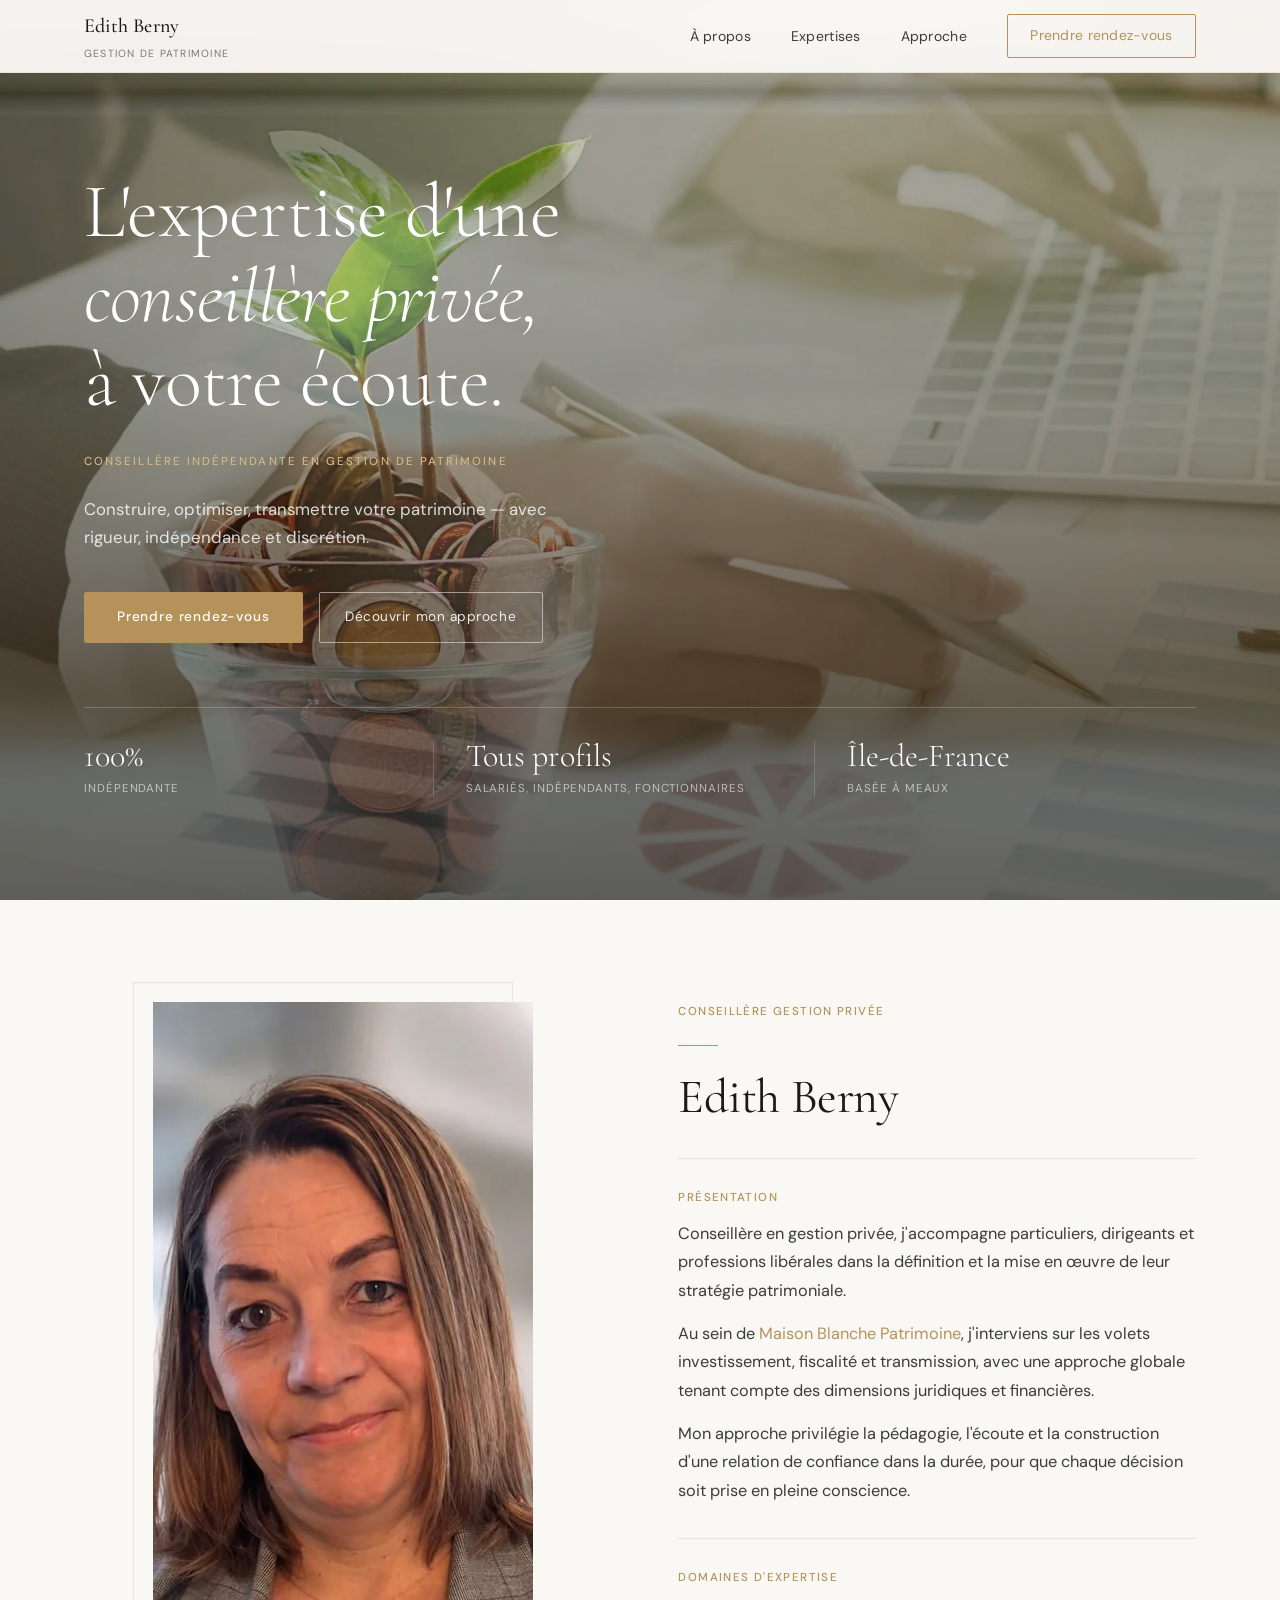
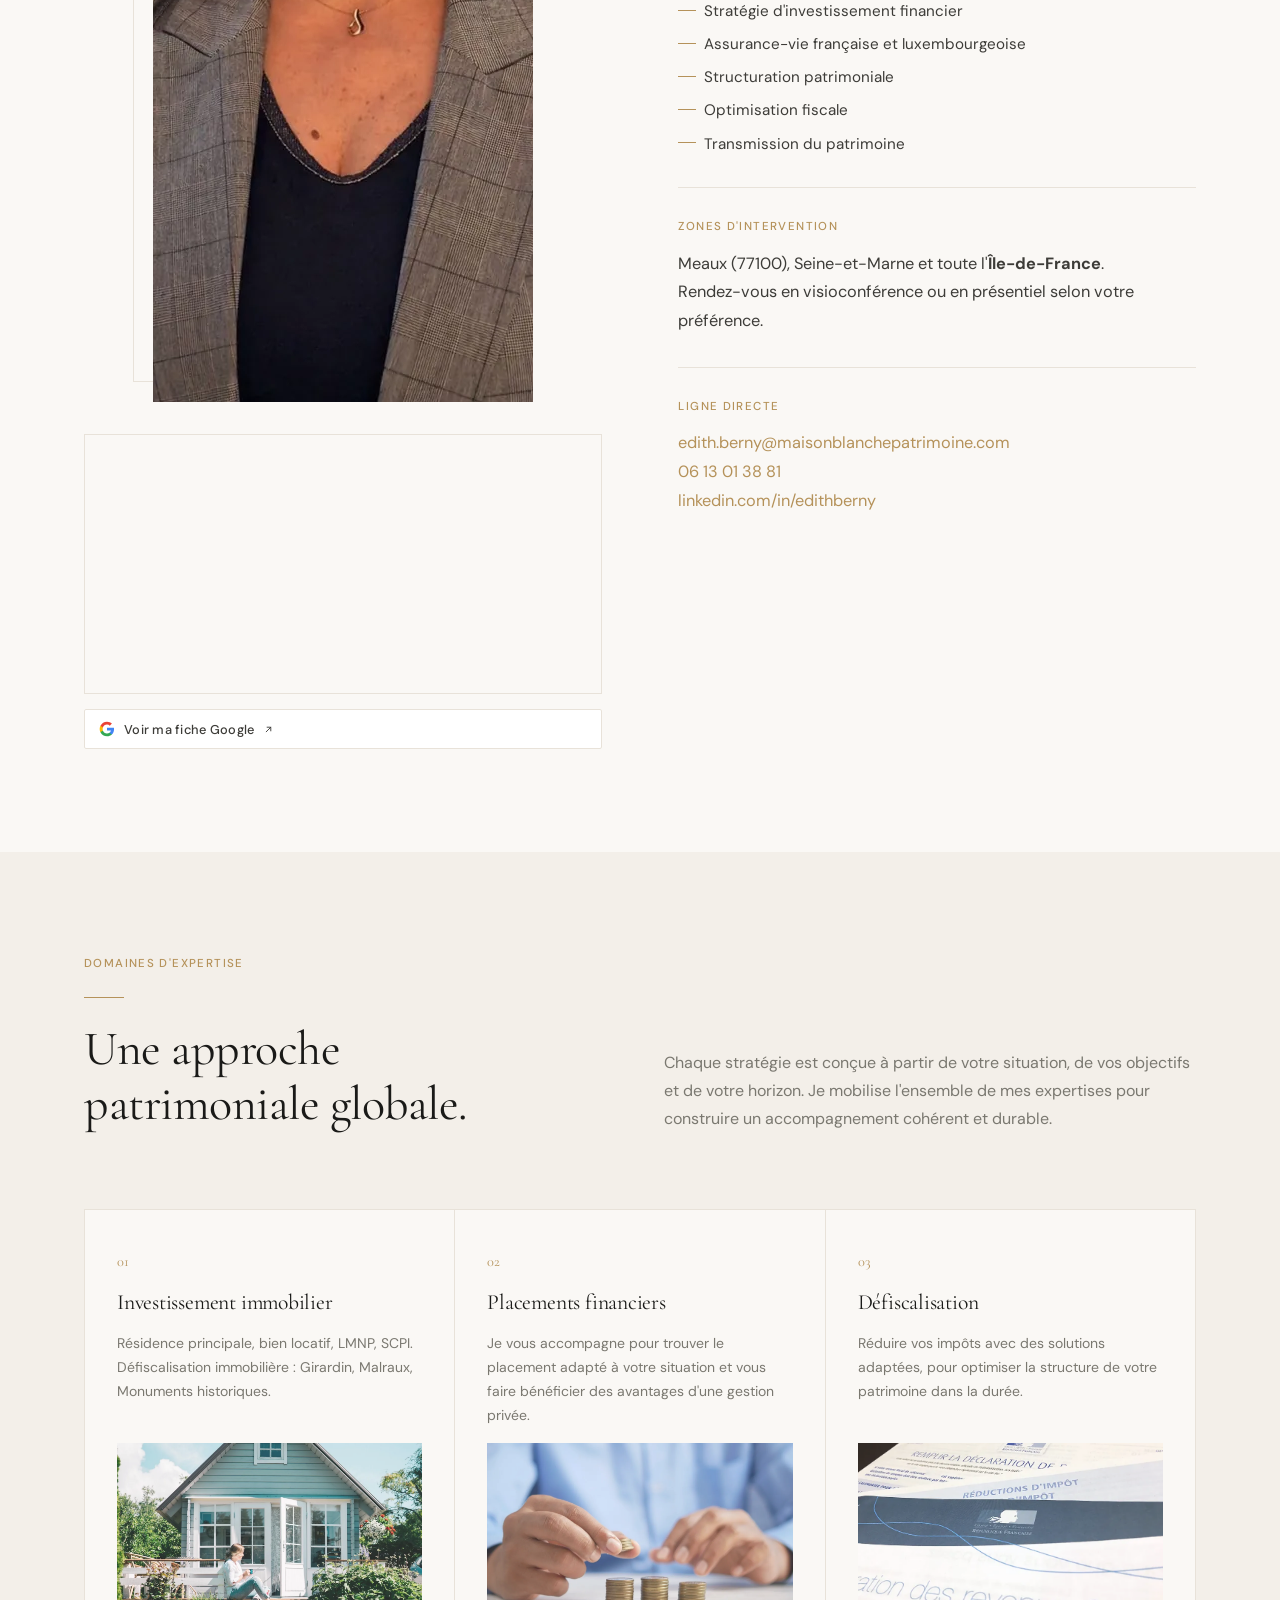
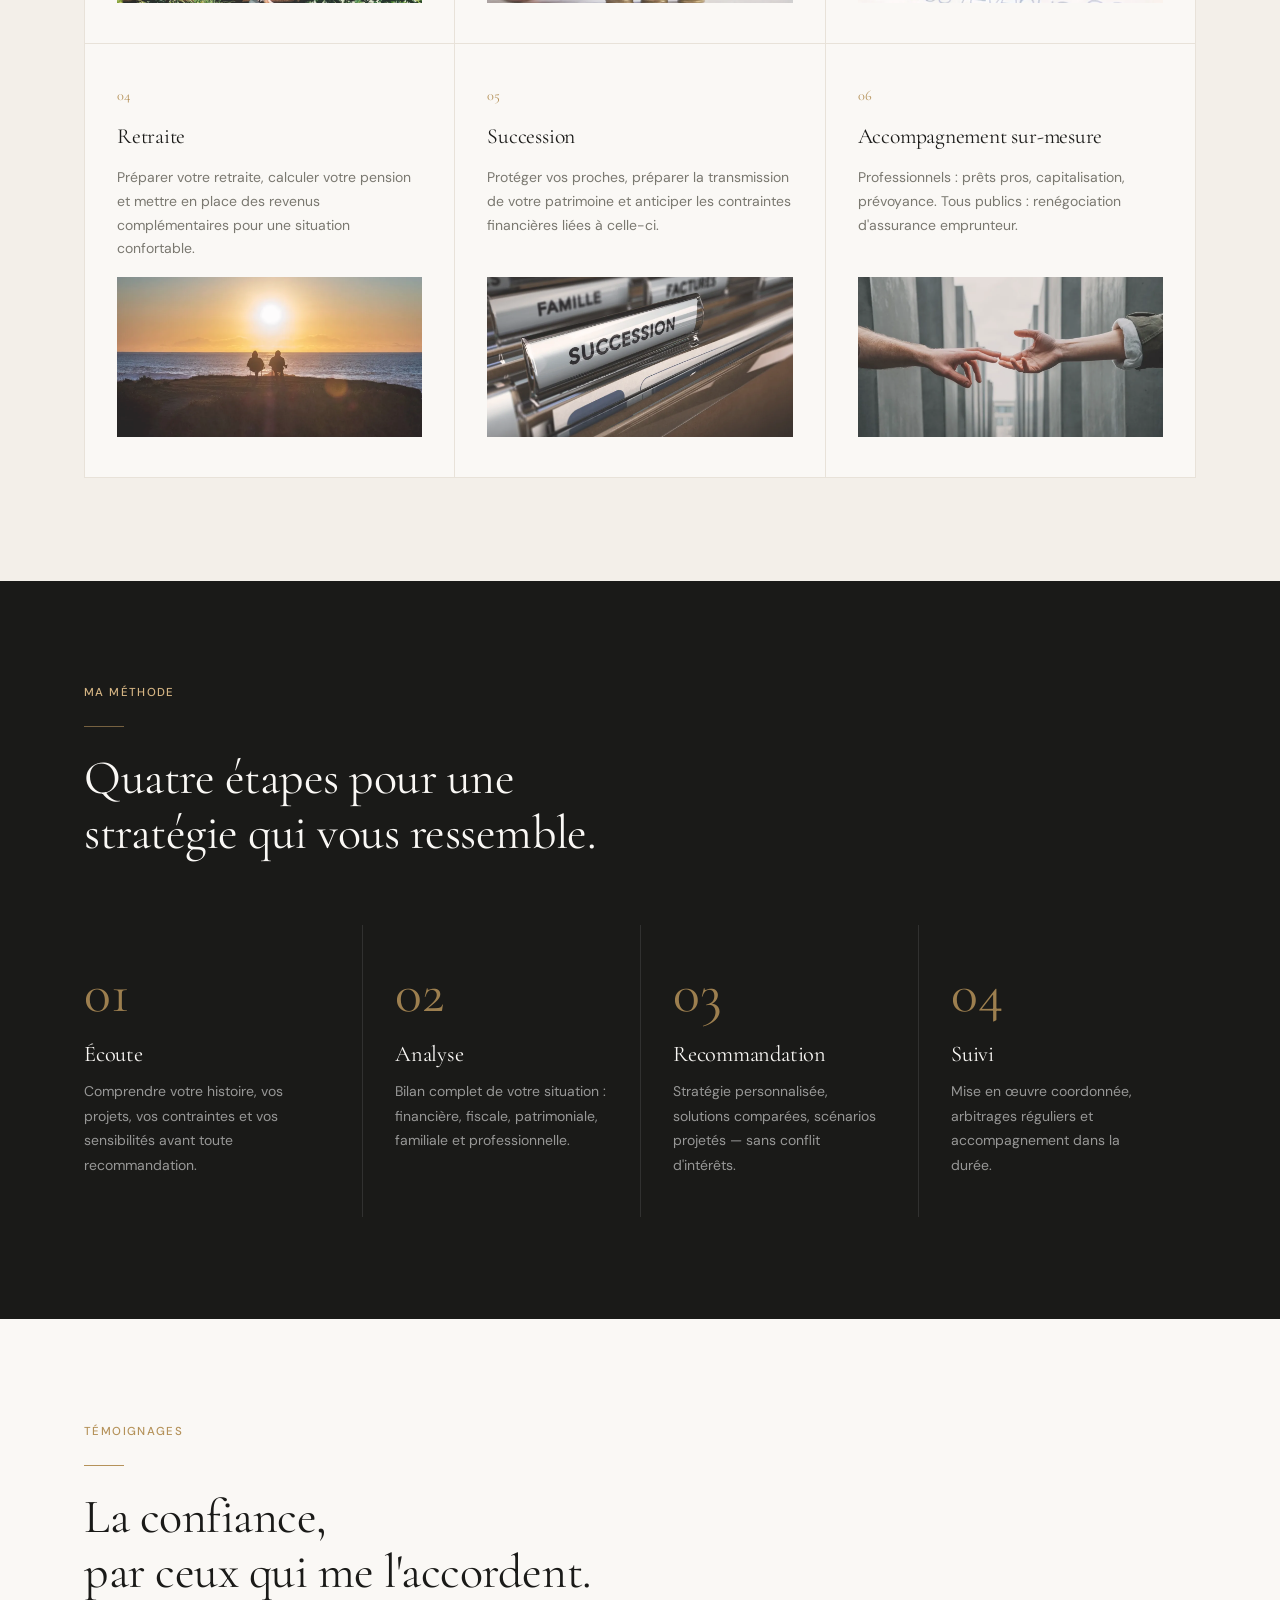
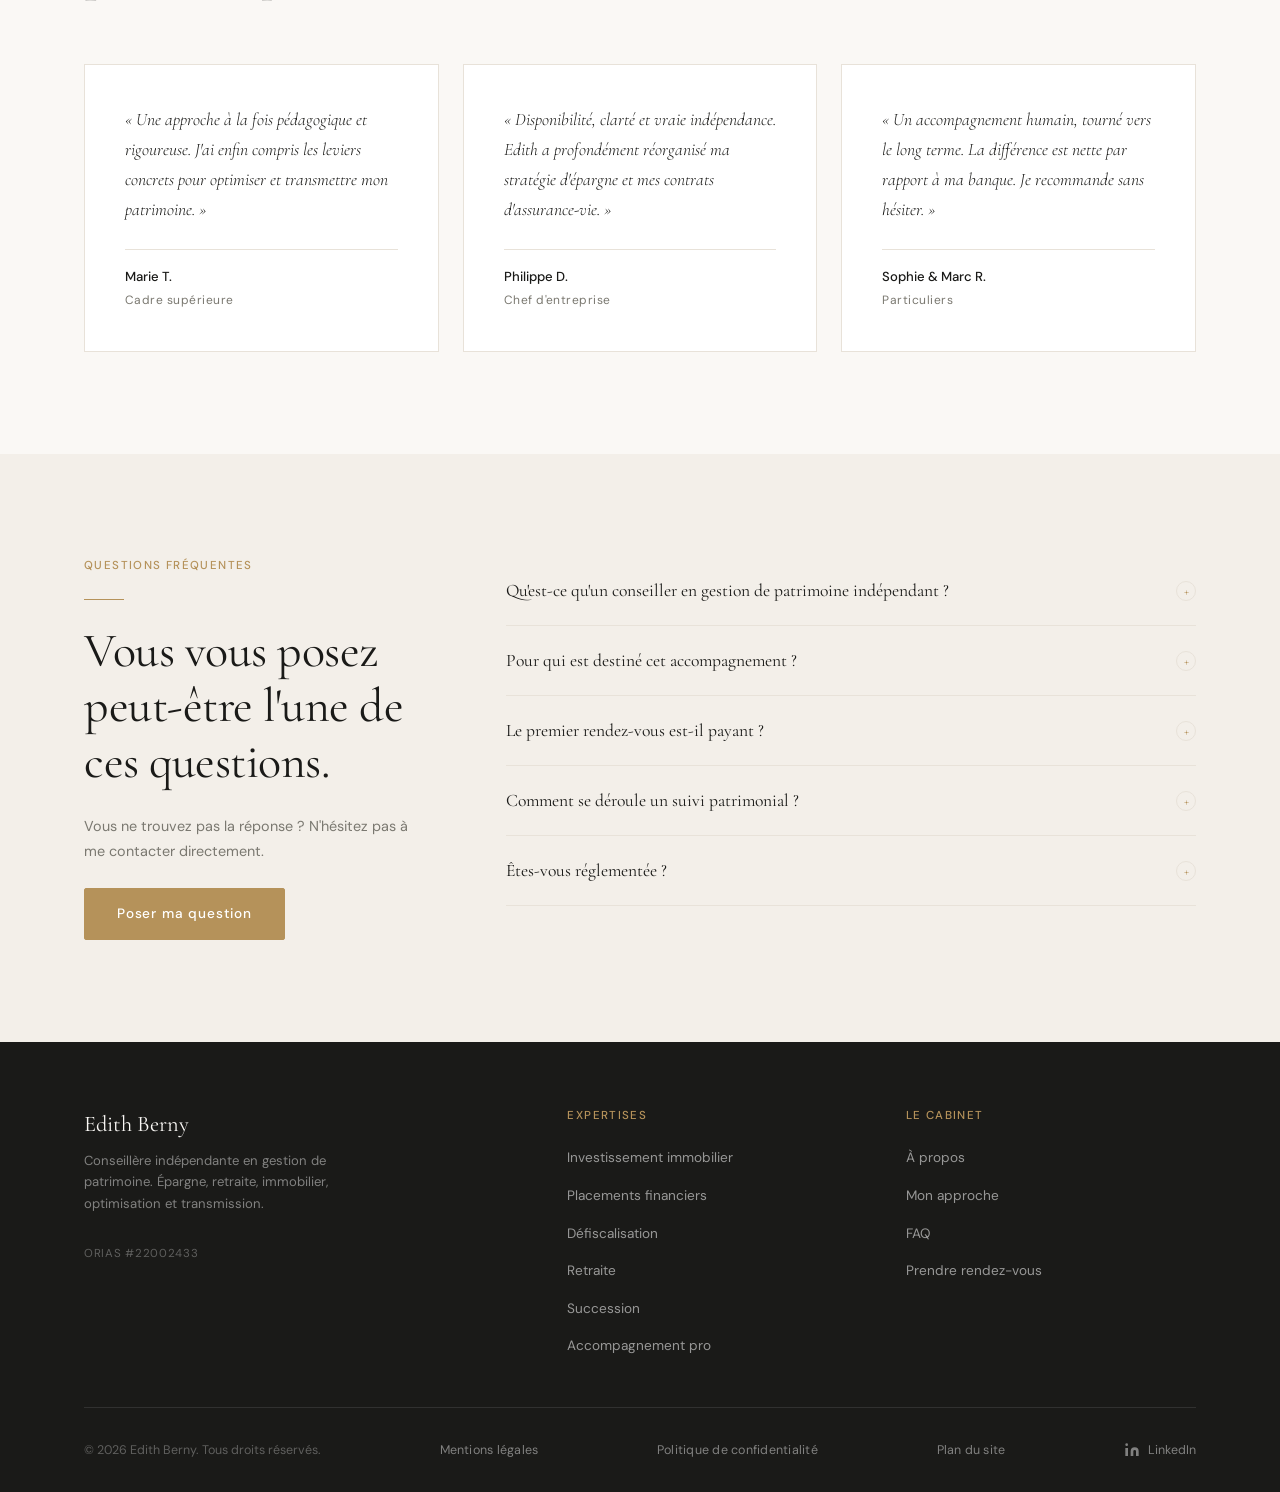
==== commit be88e30b: "fix(mobile): robust burger menu + smaller portrait in About Burger menu (3 pages)   - Add type="butt" ====
--- a/index.html
+++ b/index.html
@@ -58,7 +58,7 @@
         <span class="name">Edith Berny</span>
         <span class="sub">Gestion de patrimoine</span>
       </a>
-      <button class="nav-toggle" id="navToggle" aria-label="Menu">
+      <button class="nav-toggle" id="navToggle" type="button" aria-label="Ouvrir le menu" aria-expanded="false" aria-controls="navLinks">
         <span></span><span></span><span></span>
       </button>
       <ul class="nav-links" id="navLinks">
@@ -399,8 +399,15 @@
 
     const toggle = document.getElementById('navToggle');
     const links = document.getElementById('navLinks');
-    toggle.addEventListener('click', () => links.classList.toggle('open'));
-    links.querySelectorAll('a').forEach(a => a.addEventListener('click', () => links.classList.remove('open')));
+    const setMenu = open => {
+      links.classList.toggle('open', open);
+      document.body.classList.toggle('menu-open', open);
+      toggle.setAttribute('aria-expanded', open ? 'true' : 'false');
+      toggle.setAttribute('aria-label', open ? 'Fermer le menu' : 'Ouvrir le menu');
+    };
+    toggle.addEventListener('click', () => setMenu(!links.classList.contains('open')));
+    links.querySelectorAll('a').forEach(a => a.addEventListener('click', () => setMenu(false)));
+    document.addEventListener('keydown', e => { if (e.key === 'Escape' && links.classList.contains('open')) setMenu(false); });
 
     scrollTop.addEventListener('click', () => {
       window.scrollTo({ top: 0, behavior: 'smooth' });
--- a/style.css
+++ b/style.css
@@ -174,18 +174,36 @@
 .nav-toggle {
   display: none;
   flex-direction: column;
+  justify-content: center;
   gap: 5px;
   cursor: pointer;
   padding: .5rem;
   background: none;
   border: none;
+  width: 44px;
+  height: 44px;
+  position: relative;
+  z-index: 101;
 }
 .nav-toggle span {
   display: block;
   width: 24px; height: 1.5px;
   background: var(--ink);
-  transition: .3s;
-}
+  transition: transform .25s ease, opacity .2s ease;
+  transform-origin: center;
+}
+.nav-toggle[aria-expanded="true"] span:nth-child(1) {
+  transform: translateY(6.5px) rotate(45deg);
+}
+.nav-toggle[aria-expanded="true"] span:nth-child(2) {
+  opacity: 0;
+}
+.nav-toggle[aria-expanded="true"] span:nth-child(3) {
+  transform: translateY(-6.5px) rotate(-45deg);
+}
+
+/* Scroll-lock when mobile menu is open */
+body.menu-open { overflow: hidden; }
 
 /* ── Hero ──────────────────────────────────────────────── */
 #home {
@@ -360,6 +378,8 @@
 
 .about-img-wrap {
   position: relative;
+  max-width: 380px;
+  margin: 0 auto;
 }
 .about-img-wrap img {
   width: 100%;
@@ -904,6 +924,7 @@
 @media (max-width: 900px) {
   .about-grid { grid-template-columns: 1fr; }
   .about-visual { position: static; max-width: 480px; margin: 0 auto; width: 100%; }
+  .about-img-wrap { max-width: 280px; }
   .about-img-wrap::before { display: none; }
   .about-img-wrap img { aspect-ratio: 1/1; }
   .services-header { grid-template-columns: 1fr; }
@@ -915,24 +936,42 @@
   .footer-top { grid-template-columns: 1fr 1fr; }
 }
 
-@media (max-width: 600px) {
+@media (max-width: 768px) {
   .nav-links { display: none; }
   .nav-links.open {
     display: flex;
     flex-direction: column;
     position: fixed;
-    inset: 72px 0 0 0;
+    top: 72px;
+    left: 0;
+    right: 0;
+    bottom: 0;
+    height: calc(100vh - 72px);
+    height: calc(100dvh - 72px);
     background: var(--ivory);
     padding: 2rem var(--side);
     gap: 1.5rem;
     align-items: flex-start;
     border-top: 1px solid var(--stone);
+    z-index: 99;
+    overflow-y: auto;
+    overscroll-behavior: contain;
+  }
+  .nav-links.open li { width: 100%; }
+  .nav-links.open a {
+    font-size: 1.1rem;
+    padding: .25rem 0;
+    display: inline-block;
   }
   .nav-links.open .nav-cta {
     color: var(--gold) !important;
     border-color: var(--gold);
+    margin-top: .5rem;
   }
   .nav-toggle { display: flex; }
+}
+
+@media (max-width: 600px) {
   .services-grid { grid-template-columns: 1fr; }
   .approche-grid { grid-template-columns: 1fr; gap: 2rem; }
   .approche-step { border-left: none; padding-left: 0; border-top: 1px solid rgba(255,255,255,.1); padding-top: 2rem; }
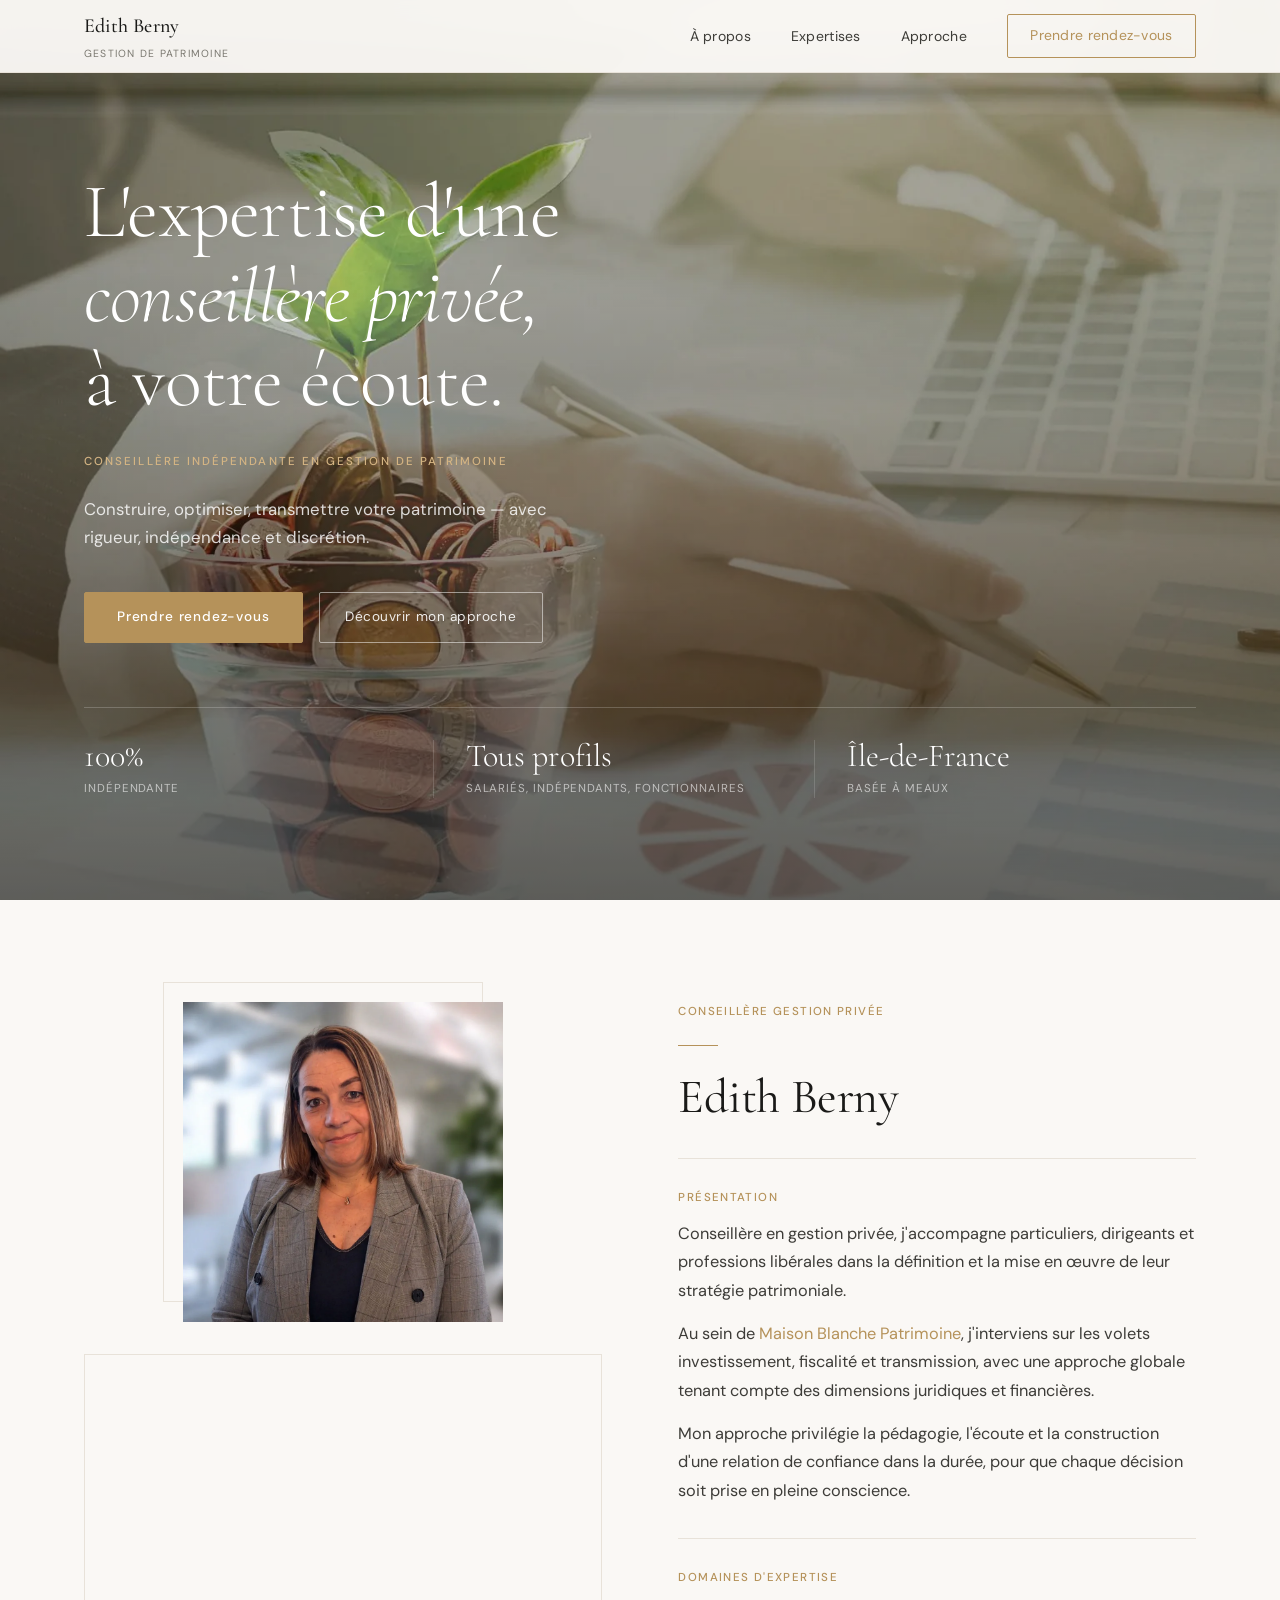
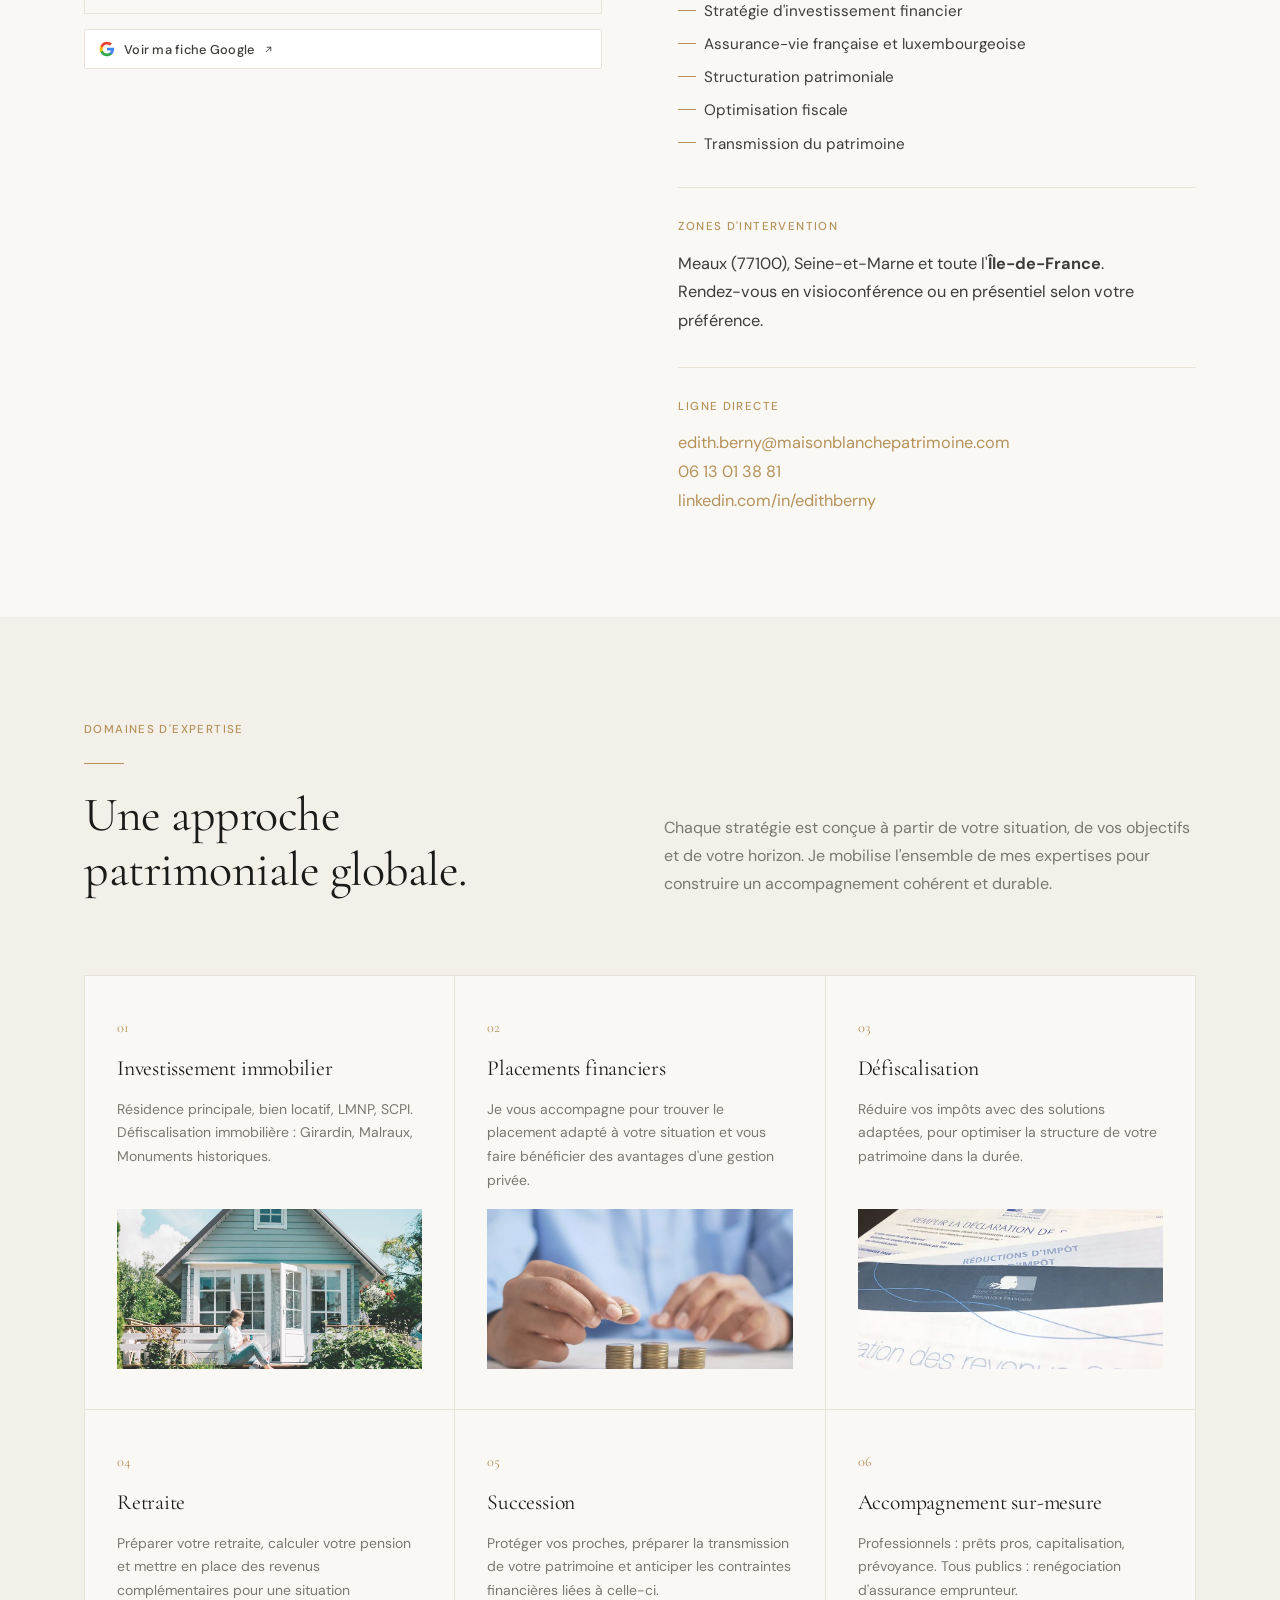
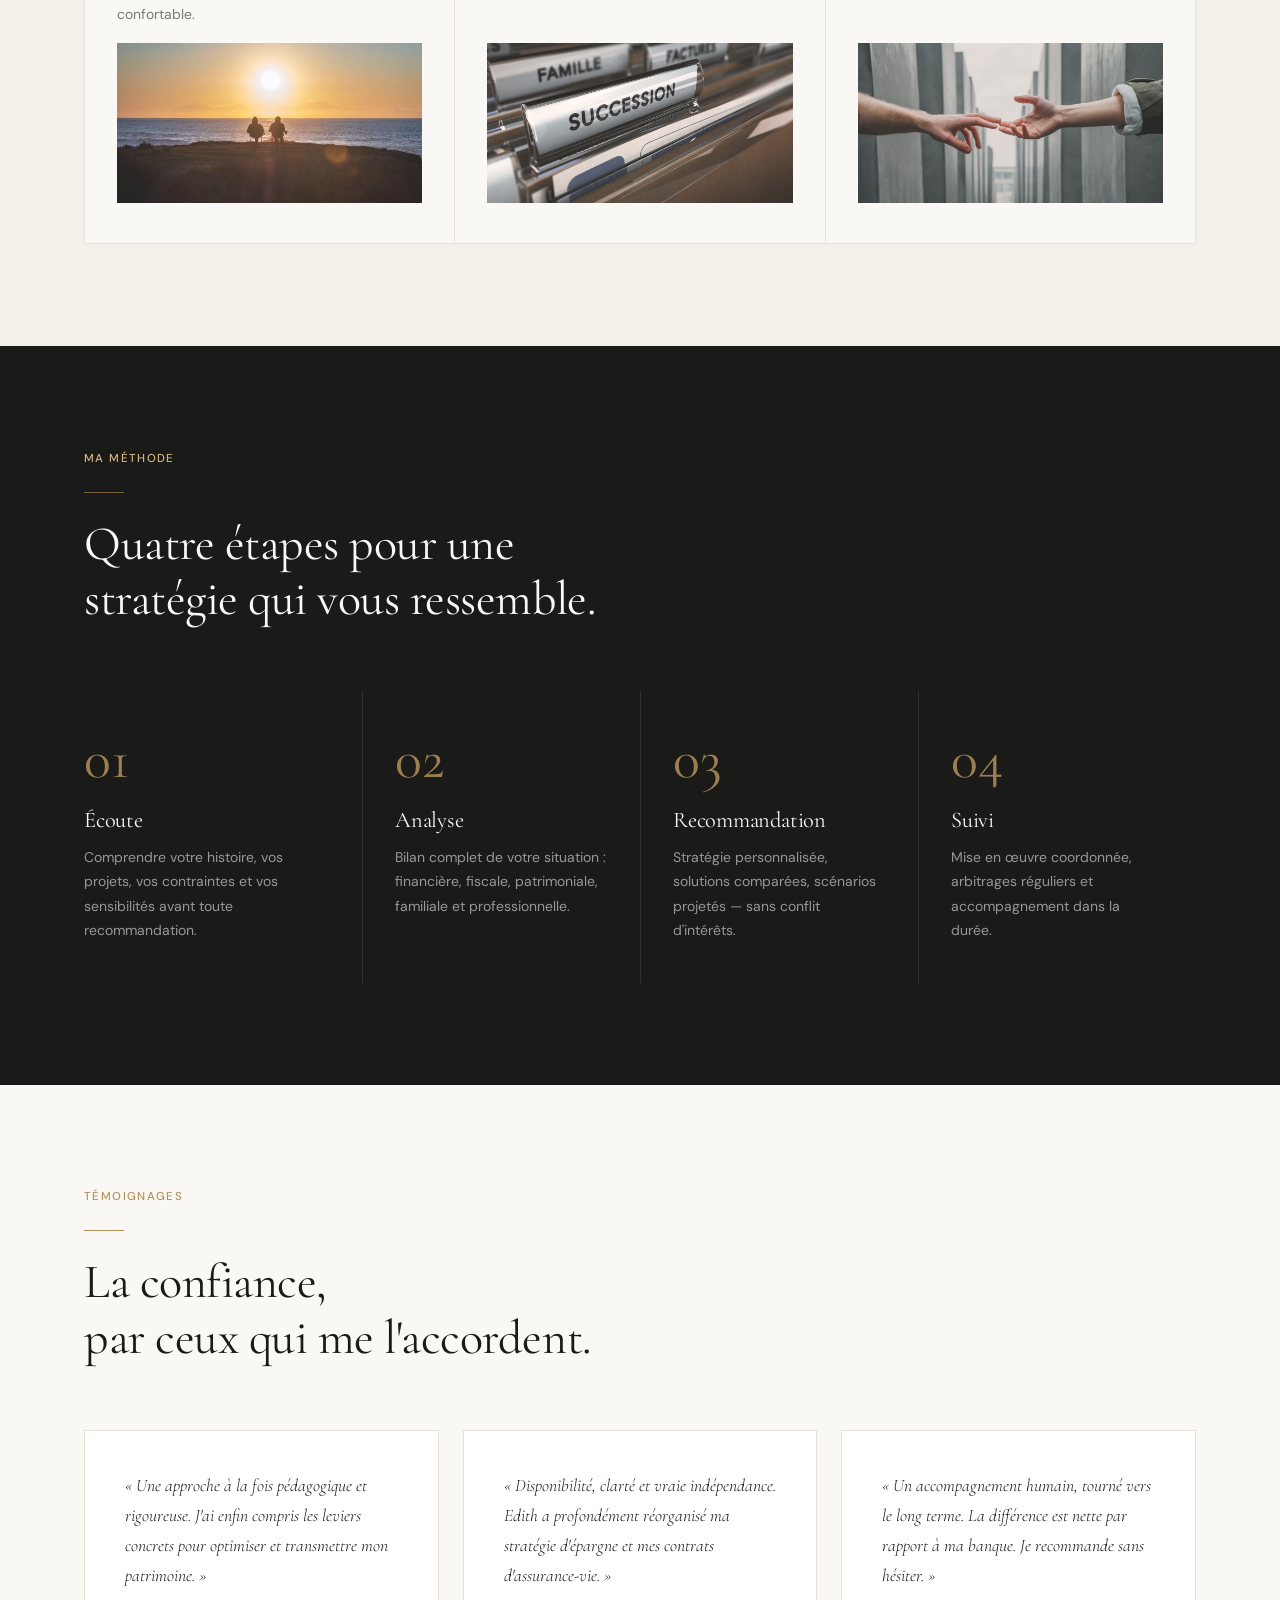
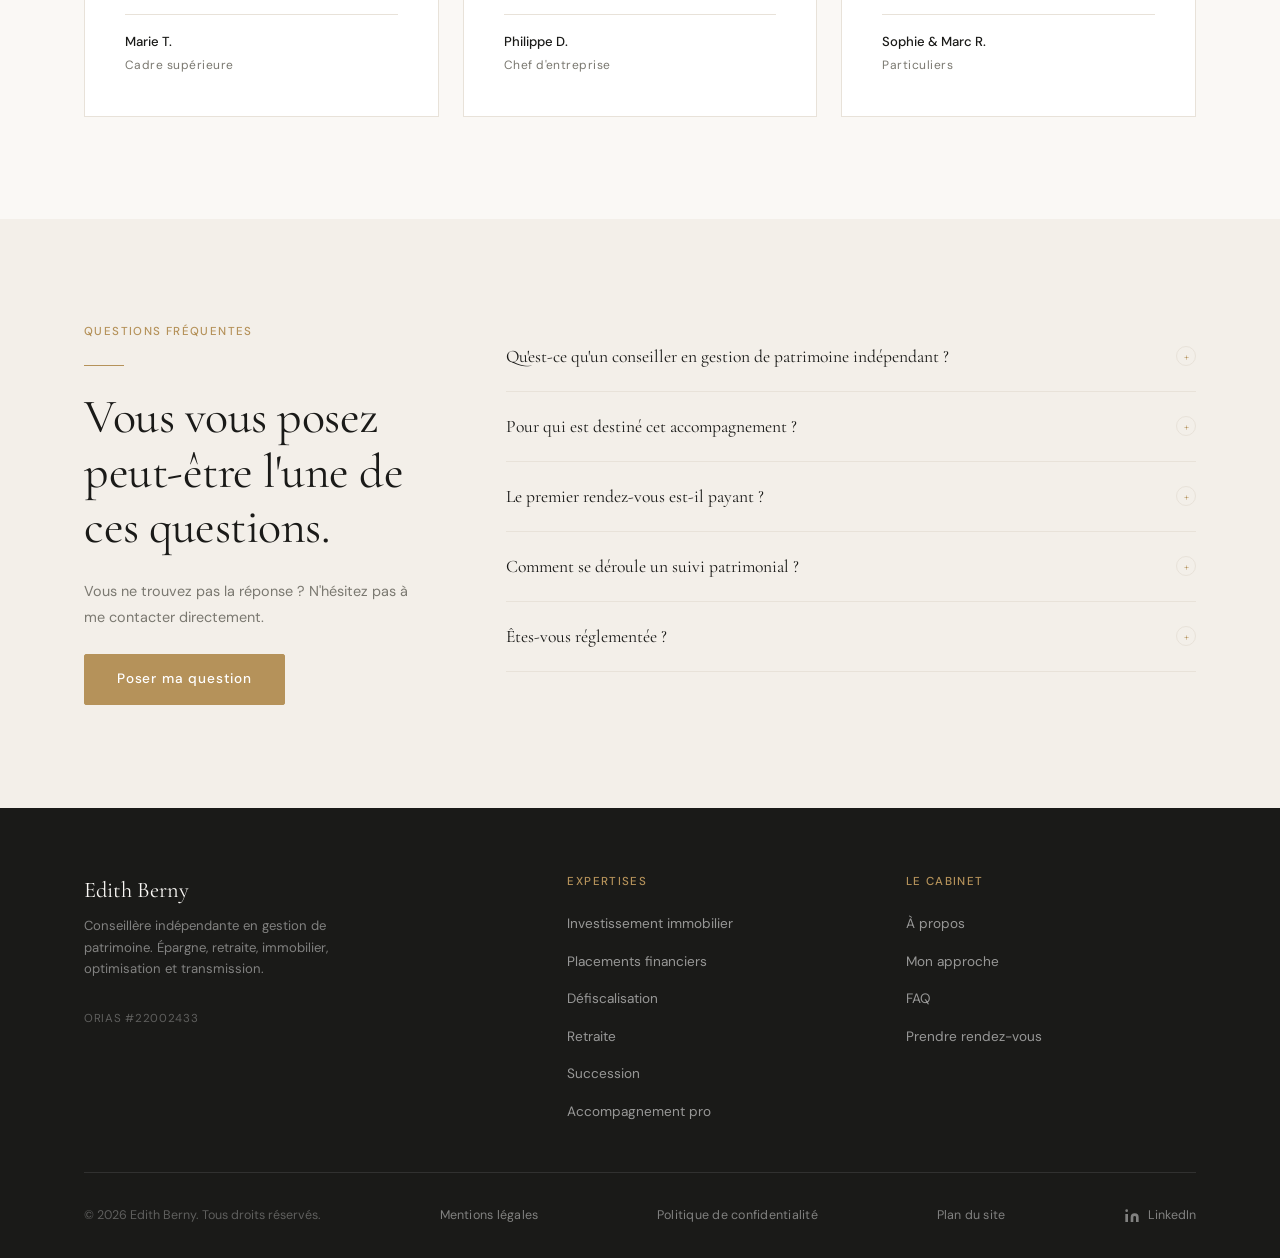
==== commit a765a95c: "fix(mobile): compact burger drawer + click-outside to close The mobile menu used to span the full vi" ====
--- a/index.html
+++ b/index.html
@@ -401,12 +401,16 @@
     const links = document.getElementById('navLinks');
     const setMenu = open => {
       links.classList.toggle('open', open);
-      document.body.classList.toggle('menu-open', open);
       toggle.setAttribute('aria-expanded', open ? 'true' : 'false');
       toggle.setAttribute('aria-label', open ? 'Fermer le menu' : 'Ouvrir le menu');
     };
-    toggle.addEventListener('click', () => setMenu(!links.classList.contains('open')));
+    toggle.addEventListener('click', e => { e.stopPropagation(); setMenu(!links.classList.contains('open')); });
     links.querySelectorAll('a').forEach(a => a.addEventListener('click', () => setMenu(false)));
+    document.addEventListener('click', e => {
+      if (!links.classList.contains('open')) return;
+      if (links.contains(e.target) || toggle.contains(e.target)) return;
+      setMenu(false);
+    });
     document.addEventListener('keydown', e => { if (e.key === 'Escape' && links.classList.contains('open')) setMenu(false); });
 
     scrollTop.addEventListener('click', () => {
--- a/style.css
+++ b/style.css
@@ -202,8 +202,6 @@
   transform: translateY(-6.5px) rotate(-45deg);
 }
 
-/* Scroll-lock when mobile menu is open */
-body.menu-open { overflow: hidden; }
 
 /* ── Hero ──────────────────────────────────────────────── */
 #home {
@@ -378,12 +376,14 @@
 
 .about-img-wrap {
   position: relative;
-  max-width: 380px;
+  max-width: 320px;
   margin: 0 auto;
+  aspect-ratio: 1 / 1;
 }
 .about-img-wrap img {
+  display: block;
   width: 100%;
-  aspect-ratio: 1/1;
+  height: 100%;
   object-fit: cover;
   object-position: center;
 }
@@ -924,9 +924,8 @@
 @media (max-width: 900px) {
   .about-grid { grid-template-columns: 1fr; }
   .about-visual { position: static; max-width: 480px; margin: 0 auto; width: 100%; }
-  .about-img-wrap { max-width: 280px; }
+  .about-img-wrap { max-width: 200px; }
   .about-img-wrap::before { display: none; }
-  .about-img-wrap img { aspect-ratio: 1/1; }
   .services-header { grid-template-columns: 1fr; }
   .services-grid { grid-template-columns: 1fr 1fr; }
   .approche-grid { grid-template-columns: 1fr 1fr; }
@@ -945,15 +944,15 @@
     top: 72px;
     left: 0;
     right: 0;
-    bottom: 0;
-    height: calc(100vh - 72px);
-    height: calc(100dvh - 72px);
     background: var(--ivory);
-    padding: 2rem var(--side);
-    gap: 1.5rem;
+    padding: 1.25rem var(--side) 1.5rem;
+    gap: 1rem;
     align-items: flex-start;
     border-top: 1px solid var(--stone);
+    border-bottom: 1px solid var(--stone);
+    box-shadow: 0 8px 24px -12px rgba(0, 0, 0, .15);
     z-index: 99;
+    max-height: calc(100dvh - 72px);
     overflow-y: auto;
     overscroll-behavior: contain;
   }
@@ -966,7 +965,7 @@
   .nav-links.open .nav-cta {
     color: var(--gold) !important;
     border-color: var(--gold);
-    margin-top: .5rem;
+    margin-top: .25rem;
   }
   .nav-toggle { display: flex; }
 }
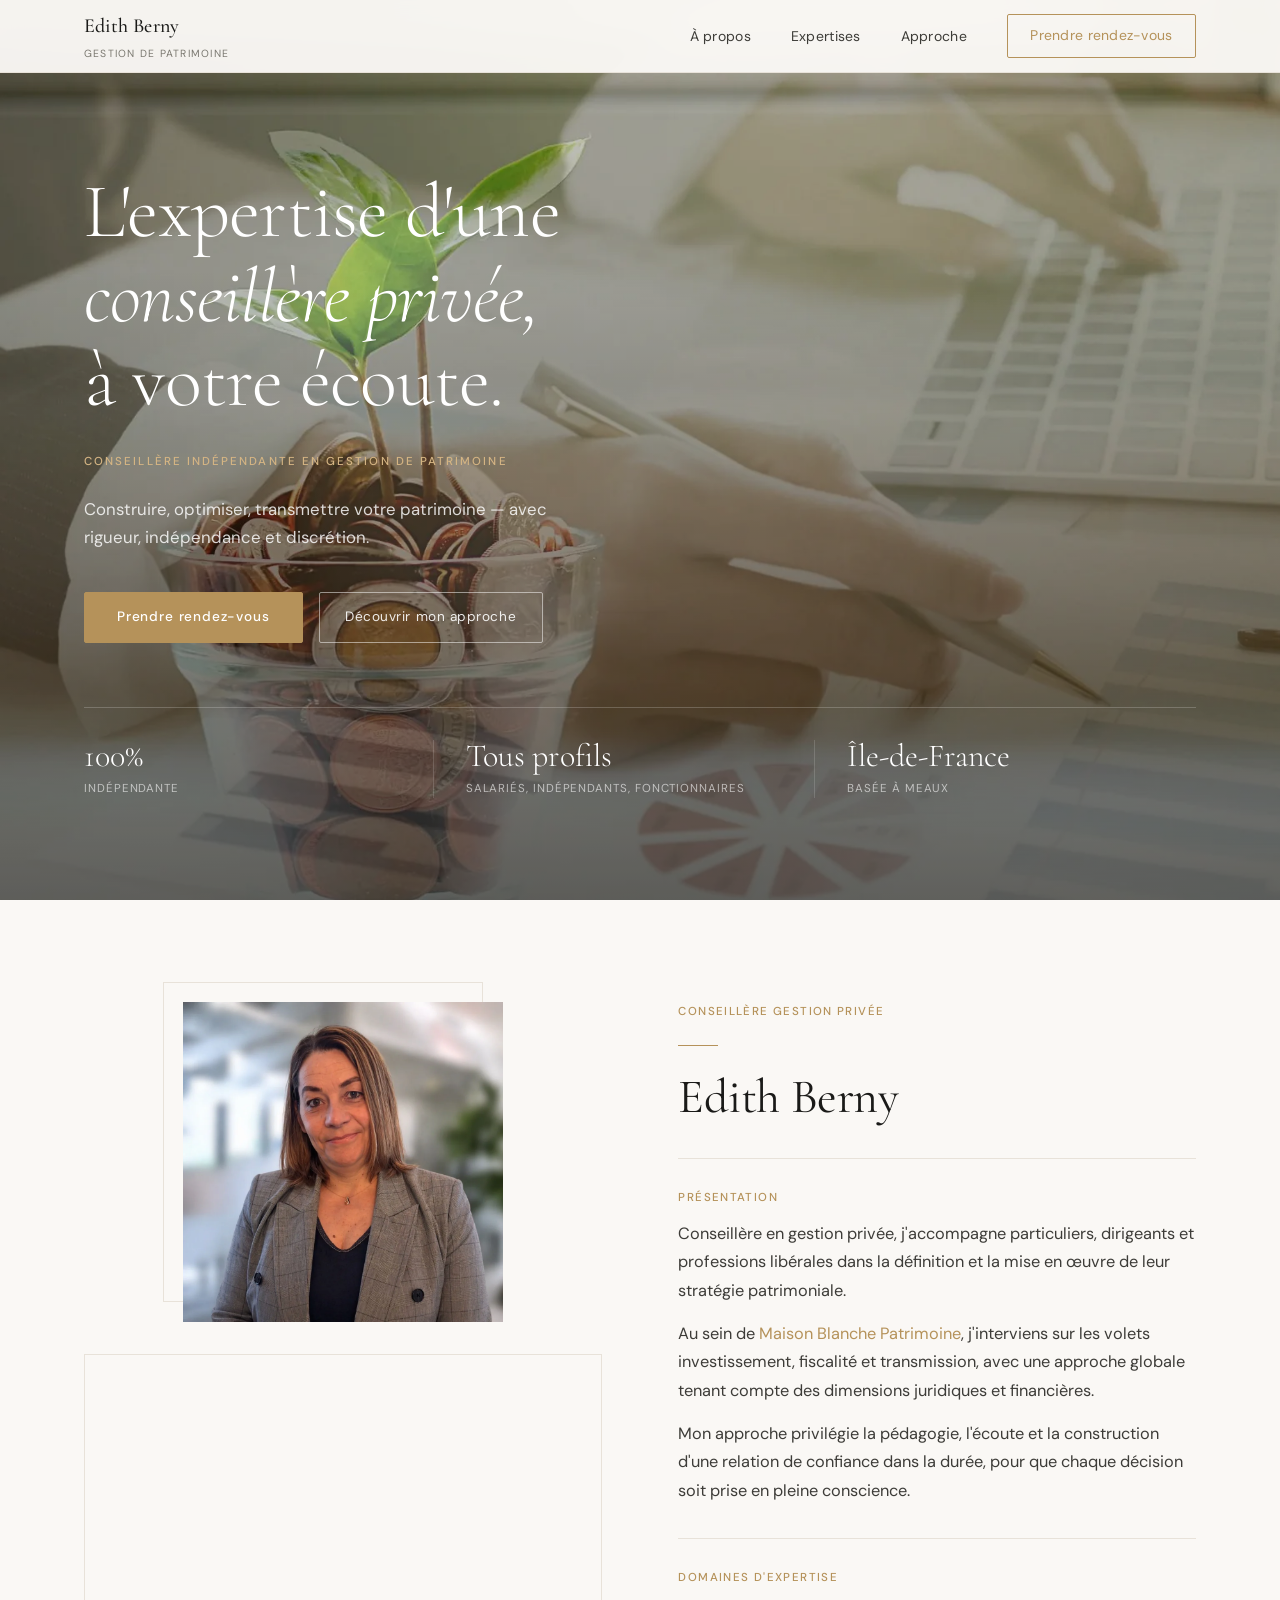
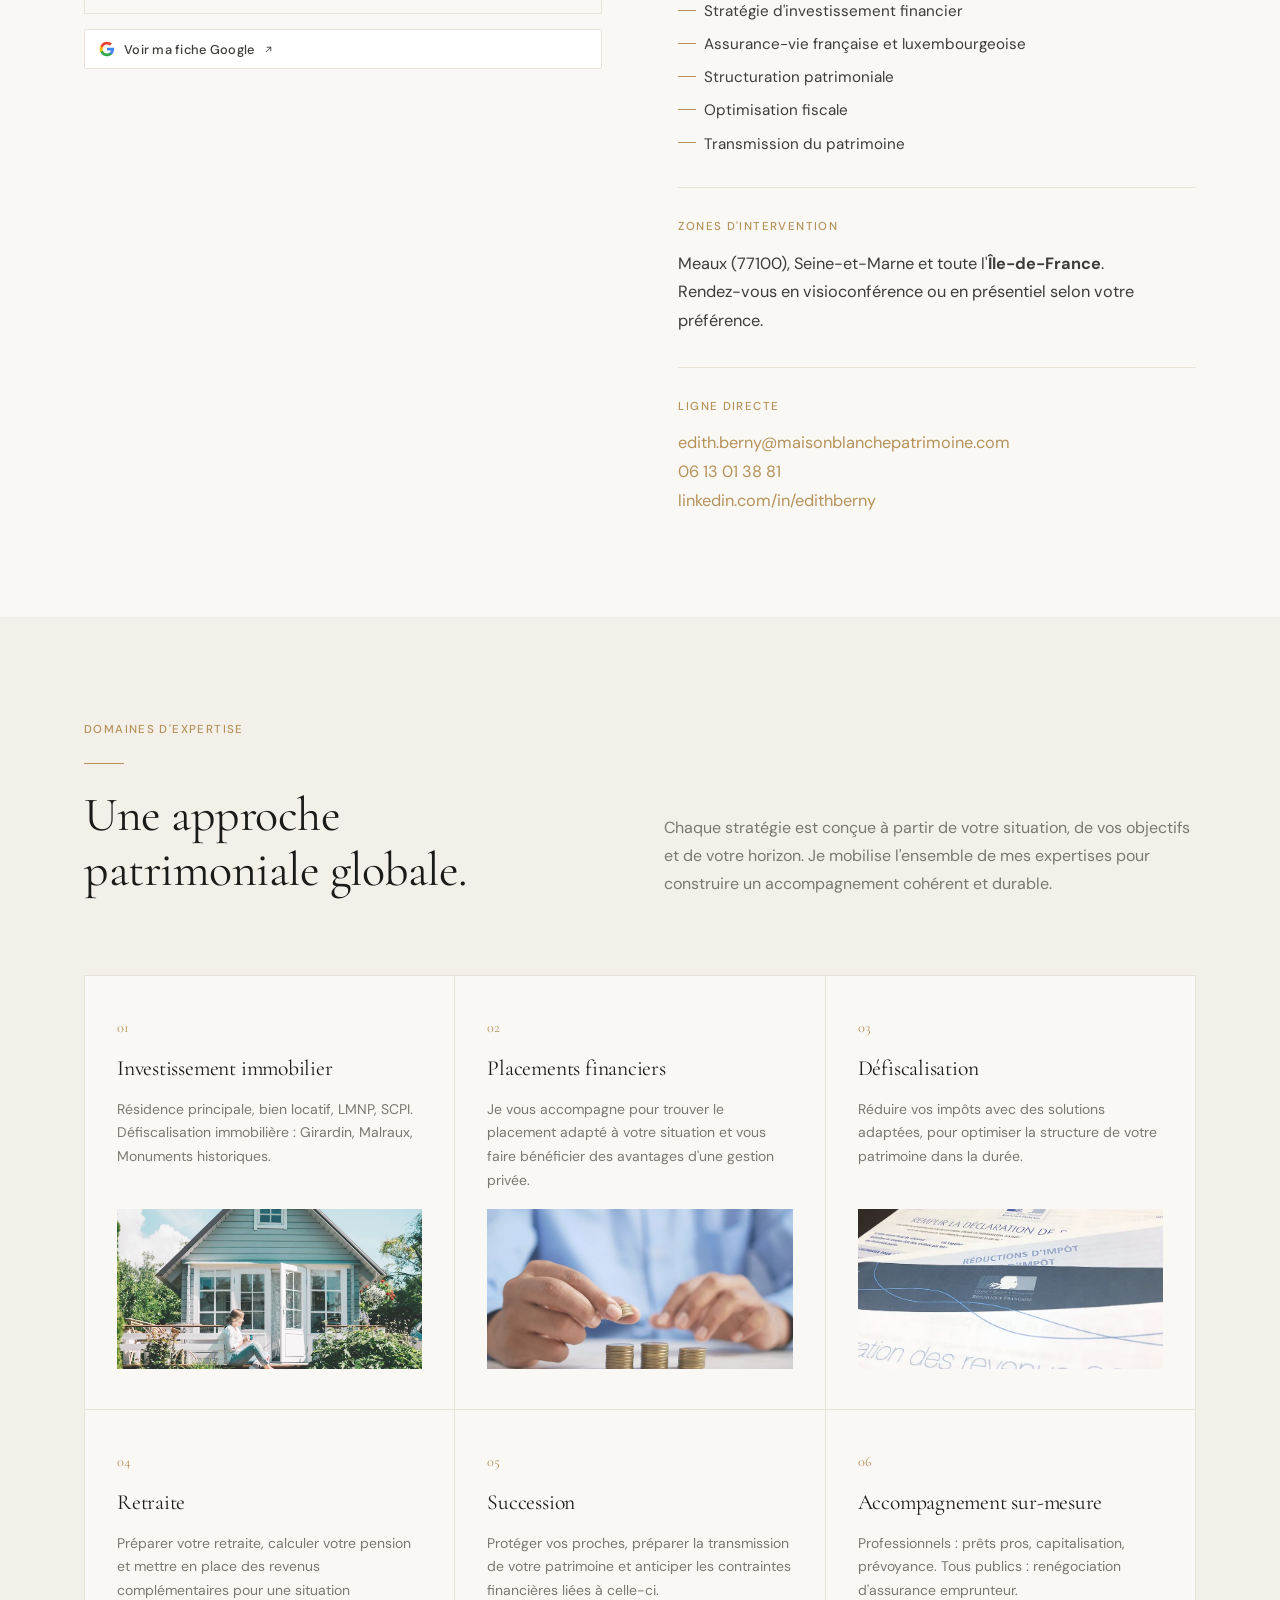
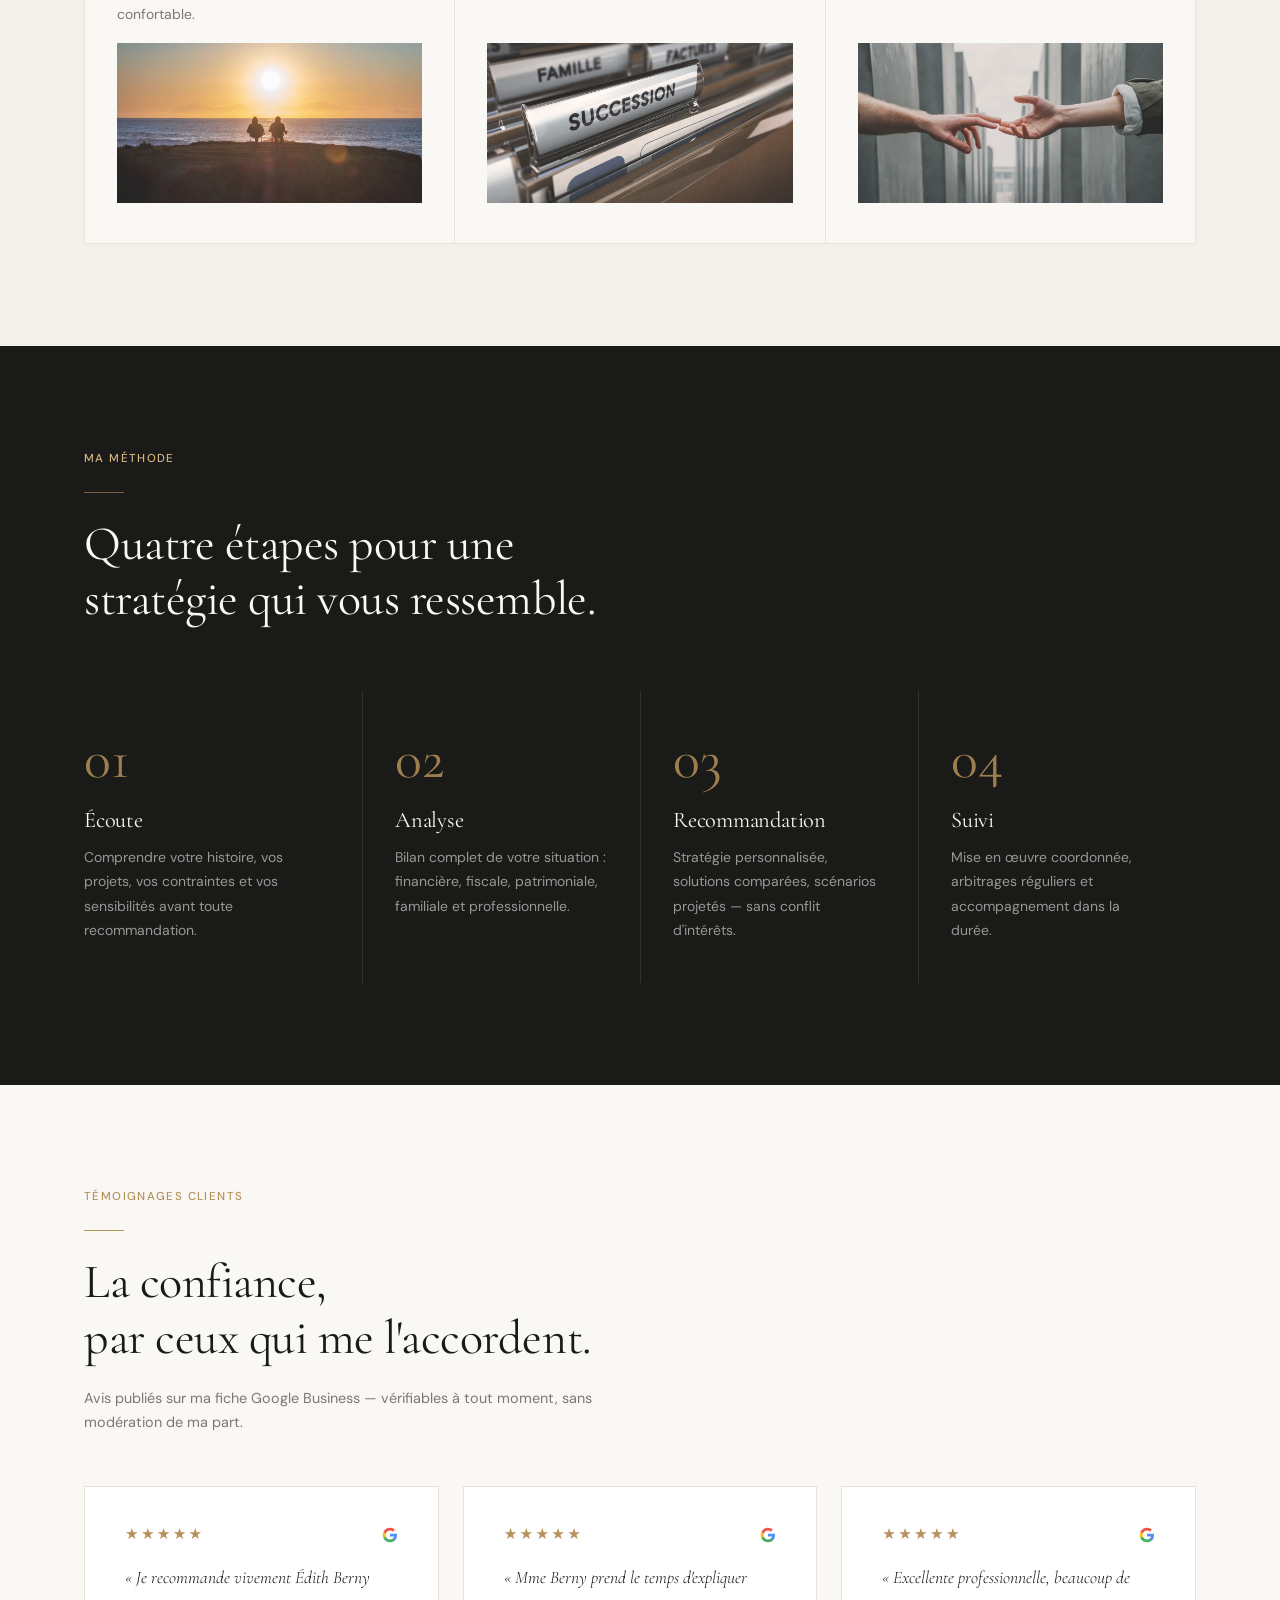
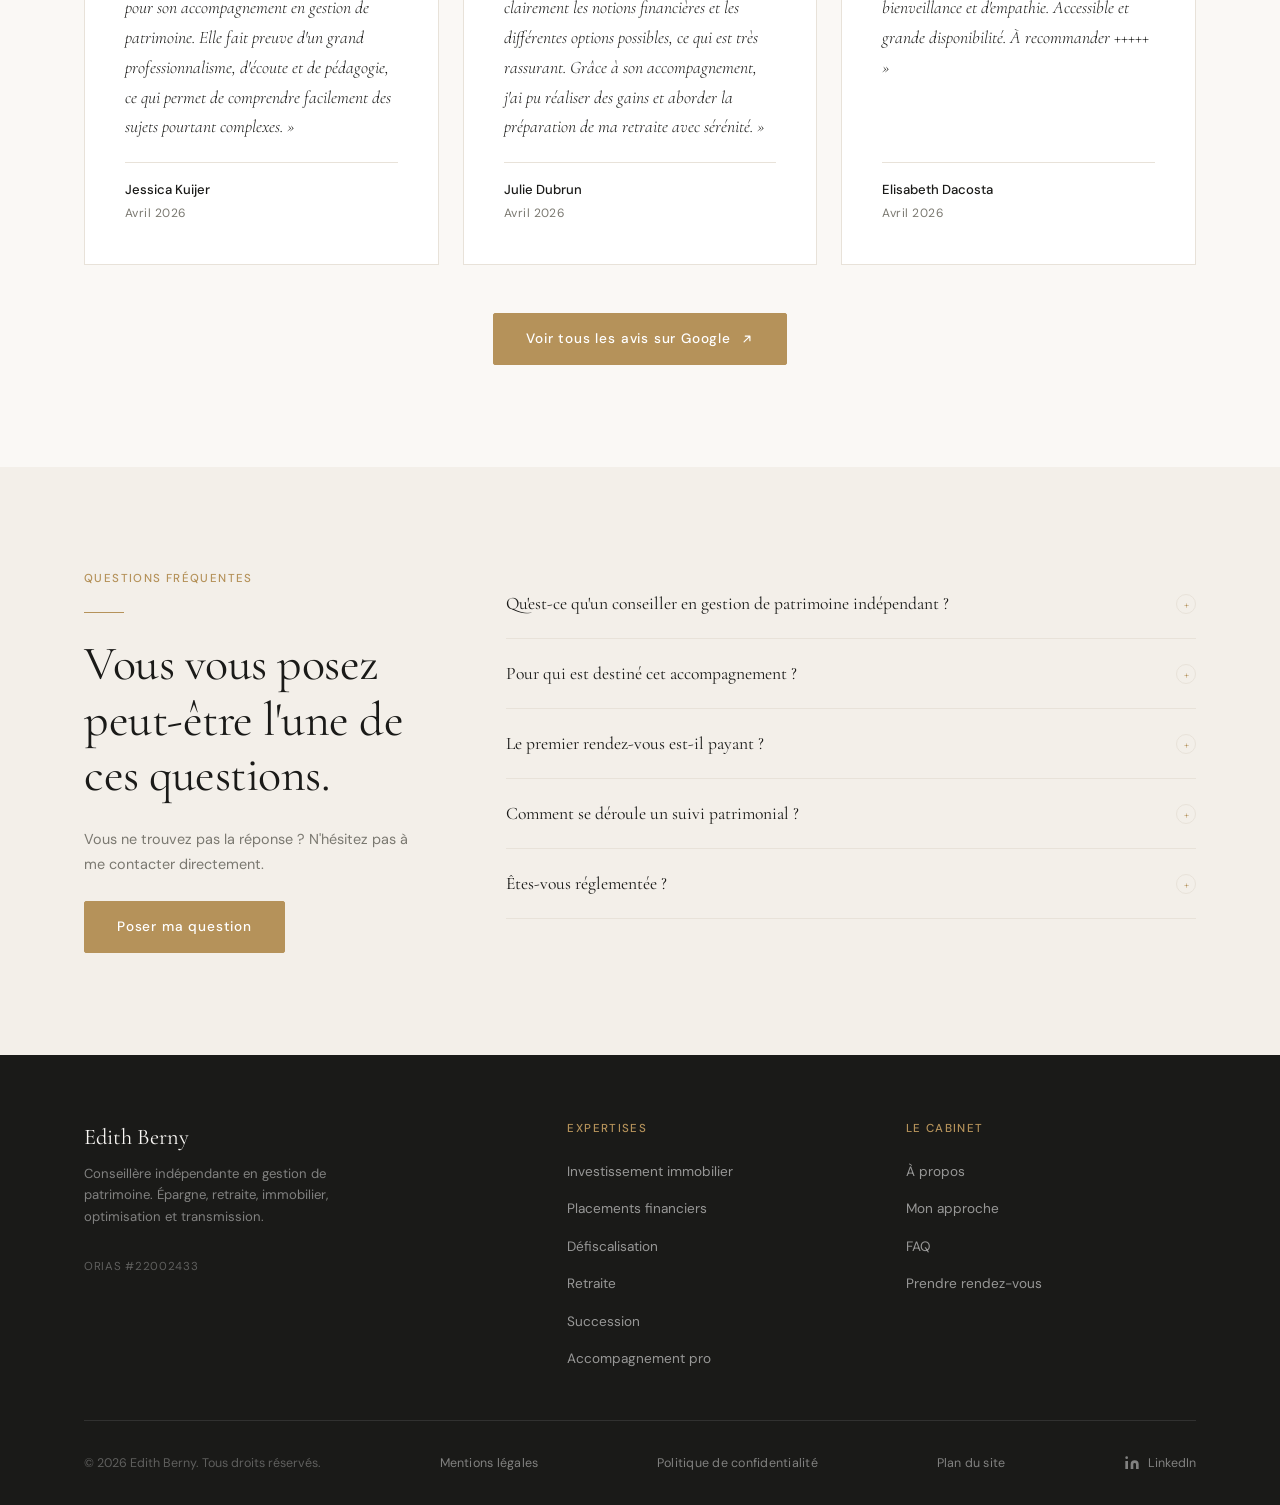
==== commit 85683348: "feat(testimonials): replace fake reviews with real Google reviews - Display 3 verified Google review" ====
--- a/index.html
+++ b/index.html
@@ -256,31 +256,71 @@
   <!-- ── Témoignages ────────────────────────────────────── -->
   <section id="temoignages" class="section">
     <div class="container">
-      <p class="label">Témoignages</p>
+      <p class="label">Témoignages clients</p>
       <div class="divider"></div>
       <h2 class="section-title">La confiance,<br>par ceux qui me l'accordent.</h2>
+      <p class="temoignages-intro">Avis publiés sur ma fiche Google Business — vérifiables à tout moment, sans modération de ma part.</p>
+
       <div class="temoignages-grid">
-        <div class="temoignage">
-          <p class="temoignage-quote">« Une approche à la fois pédagogique et rigoureuse. J'ai enfin compris les leviers concrets pour optimiser et transmettre mon patrimoine. »</p>
-          <div class="temoignage-author">
-            <span class="temoignage-name">Marie T.</span>
-            <span class="temoignage-role">Cadre supérieure</span>
-          </div>
-        </div>
-        <div class="temoignage">
-          <p class="temoignage-quote">« Disponibilité, clarté et vraie indépendance. Edith a profondément réorganisé ma stratégie d'épargne et mes contrats d'assurance-vie. »</p>
-          <div class="temoignage-author">
-            <span class="temoignage-name">Philippe D.</span>
-            <span class="temoignage-role">Chef d'entreprise</span>
-          </div>
-        </div>
-        <div class="temoignage">
-          <p class="temoignage-quote">« Un accompagnement humain, tourné vers le long terme. La différence est nette par rapport à ma banque. Je recommande sans hésiter. »</p>
-          <div class="temoignage-author">
-            <span class="temoignage-name">Sophie & Marc R.</span>
-            <span class="temoignage-role">Particuliers</span>
-          </div>
-        </div>
+
+        <article class="temoignage">
+          <div class="temoignage-meta">
+            <span class="temoignage-stars" aria-label="Note : 5 sur 5">★★★★★</span>
+            <svg class="temoignage-source" width="16" height="16" viewBox="0 0 24 24" aria-label="Avis Google">
+              <path fill="#4285F4" d="M22.56 12.25c0-.78-.07-1.53-.2-2.25H12v4.26h5.92c-.26 1.37-1.04 2.53-2.21 3.31v2.77h3.57c2.08-1.92 3.28-4.74 3.28-8.09z"/>
+              <path fill="#34A853" d="M12 23c2.97 0 5.46-.98 7.28-2.66l-3.57-2.77c-.98.66-2.23 1.06-3.71 1.06-2.86 0-5.29-1.93-6.16-4.53H2.18v2.84C3.99 20.53 7.7 23 12 23z"/>
+              <path fill="#FBBC05" d="M5.84 14.09c-.22-.66-.35-1.36-.35-2.09s.13-1.43.35-2.09V7.07H2.18C1.43 8.55 1 10.22 1 12s.43 3.45 1.18 4.93l2.85-2.22.81-.62z"/>
+              <path fill="#EA4335" d="M12 5.38c1.62 0 3.06.56 4.21 1.64l3.15-3.15C17.45 2.09 14.97 1 12 1 7.7 1 3.99 3.47 2.18 7.07l3.66 2.84c.87-2.6 3.3-4.53 6.16-4.53z"/>
+            </svg>
+          </div>
+          <p class="temoignage-quote">« Je recommande vivement Édith Berny pour son accompagnement en gestion de patrimoine. Elle fait preuve d'un grand professionnalisme, d'écoute et de pédagogie, ce qui permet de comprendre facilement des sujets pourtant complexes. »</p>
+          <footer class="temoignage-author">
+            <a class="temoignage-name" href="https://share.google/z21oV4kityhI7Cx8y" target="_blank" rel="noopener" aria-label="Lire l'avis complet de Jessica Kuijer sur Google (nouvel onglet)">Jessica Kuijer</a>
+            <span class="temoignage-role">Avril 2026</span>
+          </footer>
+        </article>
+
+        <article class="temoignage">
+          <div class="temoignage-meta">
+            <span class="temoignage-stars" aria-label="Note : 5 sur 5">★★★★★</span>
+            <svg class="temoignage-source" width="16" height="16" viewBox="0 0 24 24" aria-label="Avis Google">
+              <path fill="#4285F4" d="M22.56 12.25c0-.78-.07-1.53-.2-2.25H12v4.26h5.92c-.26 1.37-1.04 2.53-2.21 3.31v2.77h3.57c2.08-1.92 3.28-4.74 3.28-8.09z"/>
+              <path fill="#34A853" d="M12 23c2.97 0 5.46-.98 7.28-2.66l-3.57-2.77c-.98.66-2.23 1.06-3.71 1.06-2.86 0-5.29-1.93-6.16-4.53H2.18v2.84C3.99 20.53 7.7 23 12 23z"/>
+              <path fill="#FBBC05" d="M5.84 14.09c-.22-.66-.35-1.36-.35-2.09s.13-1.43.35-2.09V7.07H2.18C1.43 8.55 1 10.22 1 12s.43 3.45 1.18 4.93l2.85-2.22.81-.62z"/>
+              <path fill="#EA4335" d="M12 5.38c1.62 0 3.06.56 4.21 1.64l3.15-3.15C17.45 2.09 14.97 1 12 1 7.7 1 3.99 3.47 2.18 7.07l3.66 2.84c.87-2.6 3.3-4.53 6.16-4.53z"/>
+            </svg>
+          </div>
+          <p class="temoignage-quote">« Mme Berny prend le temps d'expliquer clairement les notions financières et les différentes options possibles, ce qui est très rassurant. Grâce à son accompagnement, j'ai pu réaliser des gains et aborder la préparation de ma retraite avec sérénité. »</p>
+          <footer class="temoignage-author">
+            <a class="temoignage-name" href="https://share.google/UVmm26gg4FGFTOsZF" target="_blank" rel="noopener" aria-label="Lire l'avis complet de Julie Dubrun sur Google (nouvel onglet)">Julie Dubrun</a>
+            <span class="temoignage-role">Avril 2026</span>
+          </footer>
+        </article>
+
+        <article class="temoignage">
+          <div class="temoignage-meta">
+            <span class="temoignage-stars" aria-label="Note : 5 sur 5">★★★★★</span>
+            <svg class="temoignage-source" width="16" height="16" viewBox="0 0 24 24" aria-label="Avis Google">
+              <path fill="#4285F4" d="M22.56 12.25c0-.78-.07-1.53-.2-2.25H12v4.26h5.92c-.26 1.37-1.04 2.53-2.21 3.31v2.77h3.57c2.08-1.92 3.28-4.74 3.28-8.09z"/>
+              <path fill="#34A853" d="M12 23c2.97 0 5.46-.98 7.28-2.66l-3.57-2.77c-.98.66-2.23 1.06-3.71 1.06-2.86 0-5.29-1.93-6.16-4.53H2.18v2.84C3.99 20.53 7.7 23 12 23z"/>
+              <path fill="#FBBC05" d="M5.84 14.09c-.22-.66-.35-1.36-.35-2.09s.13-1.43.35-2.09V7.07H2.18C1.43 8.55 1 10.22 1 12s.43 3.45 1.18 4.93l2.85-2.22.81-.62z"/>
+              <path fill="#EA4335" d="M12 5.38c1.62 0 3.06.56 4.21 1.64l3.15-3.15C17.45 2.09 14.97 1 12 1 7.7 1 3.99 3.47 2.18 7.07l3.66 2.84c.87-2.6 3.3-4.53 6.16-4.53z"/>
+            </svg>
+          </div>
+          <p class="temoignage-quote">« Excellente professionnelle, beaucoup de bienveillance et d'empathie. Accessible et grande disponibilité. À recommander +++++ »</p>
+          <footer class="temoignage-author">
+            <a class="temoignage-name" href="https://share.google/jnCYaEM83wE5Rtjt5" target="_blank" rel="noopener" aria-label="Lire l'avis complet d'Elisabeth Dacosta sur Google (nouvel onglet)">Elisabeth Dacosta</a>
+            <span class="temoignage-role">Avril 2026</span>
+          </footer>
+        </article>
+
+      </div>
+
+      <div class="temoignages-cta-wrap">
+        <a href="https://share.google/9w6bGB4XbKCmkHkI8" target="_blank" rel="noopener" class="btn-primary temoignages-cta" aria-label="Voir tous les avis sur Google (nouvel onglet)">
+          Voir tous les avis sur Google
+          <svg width="14" height="14" viewBox="0 0 24 24" fill="none" stroke="currentColor" stroke-width="2" stroke-linecap="round" stroke-linejoin="round" aria-hidden="true"><path d="M7 17L17 7M9 7h8v8"/></svg>
+        </a>
       </div>
     </div>
   </section>
--- a/style.css
+++ b/style.css
@@ -595,11 +595,19 @@
   background: var(--ivory);
 }
 
+.temoignages-intro {
+  font-size: .9rem;
+  color: var(--ink3);
+  line-height: 1.7;
+  max-width: 560px;
+  margin-top: 1.25rem;
+}
+
 .temoignages-grid {
   display: grid;
   grid-template-columns: repeat(3, 1fr);
   gap: 1.5rem;
-  margin-top: clamp(3rem, 5vw, 4rem);
+  margin-top: clamp(2.5rem, 4vw, 3.5rem);
 }
 
 .temoignage {
@@ -608,7 +616,24 @@
   border: 1px solid var(--stone);
   display: flex;
   flex-direction: column;
-  gap: 1.5rem;
+  gap: 1.25rem;
+}
+
+.temoignage-meta {
+  display: flex;
+  align-items: center;
+  justify-content: space-between;
+  gap: 1rem;
+}
+.temoignage-stars {
+  color: var(--gold);
+  font-size: .95rem;
+  letter-spacing: .15em;
+  line-height: 1;
+}
+.temoignage-source {
+  flex-shrink: 0;
+  opacity: .9;
 }
 
 .temoignage-quote {
@@ -618,6 +643,7 @@
   font-style: italic;
   color: var(--ink);
   line-height: 1.7;
+  margin: 0;
 }
 
 .temoignage-author {
@@ -626,17 +652,37 @@
   gap: .2rem;
   border-top: 1px solid var(--stone);
   padding-top: 1rem;
+  margin-top: auto;
+  background: transparent;
+  color: inherit;
 }
 .temoignage-name {
   font-size: .82rem;
   font-weight: 500;
   color: var(--ink);
-}
+  font-style: normal;
+  text-decoration: none;
+  transition: color .2s;
+  display: inline-block;
+  align-self: flex-start;
+}
+a.temoignage-name:hover { color: var(--gold); }
 .temoignage-role {
   font-size: .75rem;
   color: var(--ink3);
   letter-spacing: .04em;
-}
+  font-style: normal;
+}
+
+.temoignages-cta-wrap {
+  margin-top: clamp(2rem, 4vw, 3rem);
+  display: flex;
+  justify-content: center;
+}
+.temoignages-cta {
+  gap: .55rem;
+}
+.temoignages-cta svg { flex-shrink: 0; }
 
 /* ── FAQ ───────────────────────────────────────────────── */
 #faq {
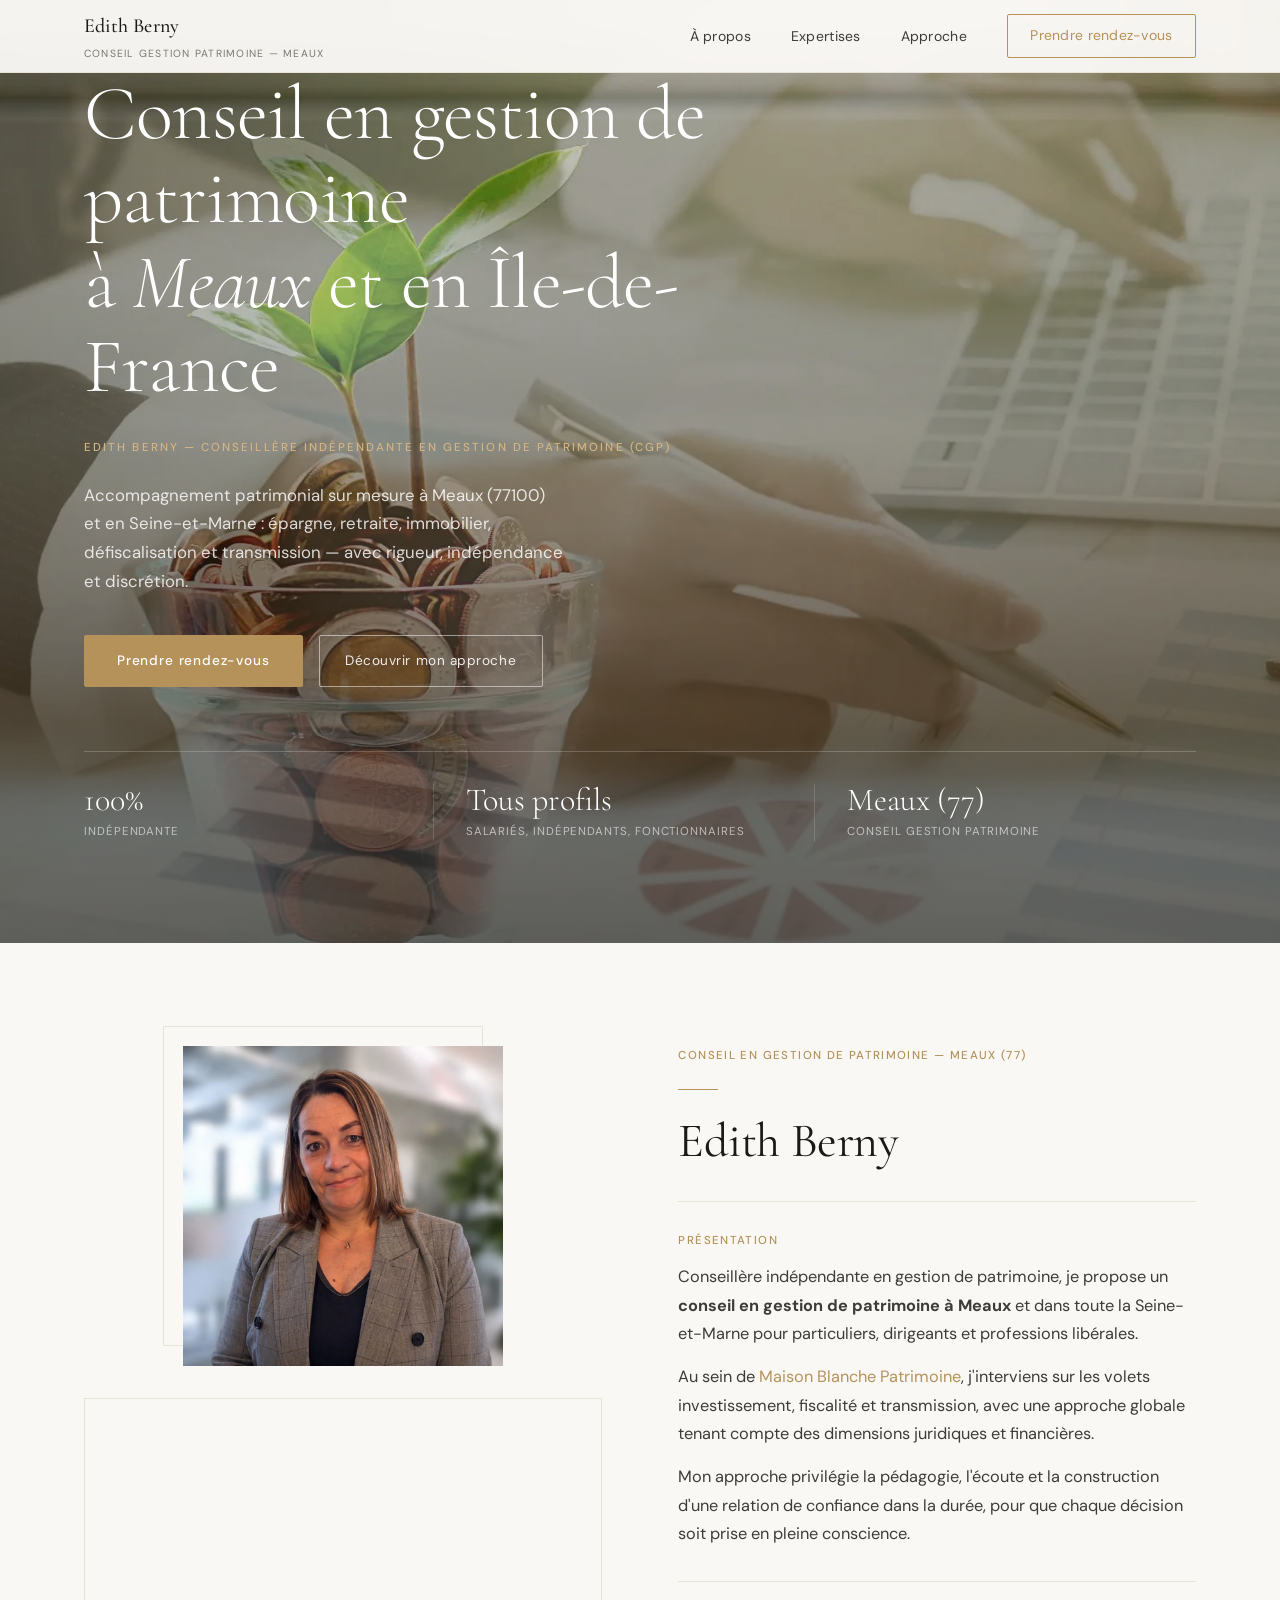
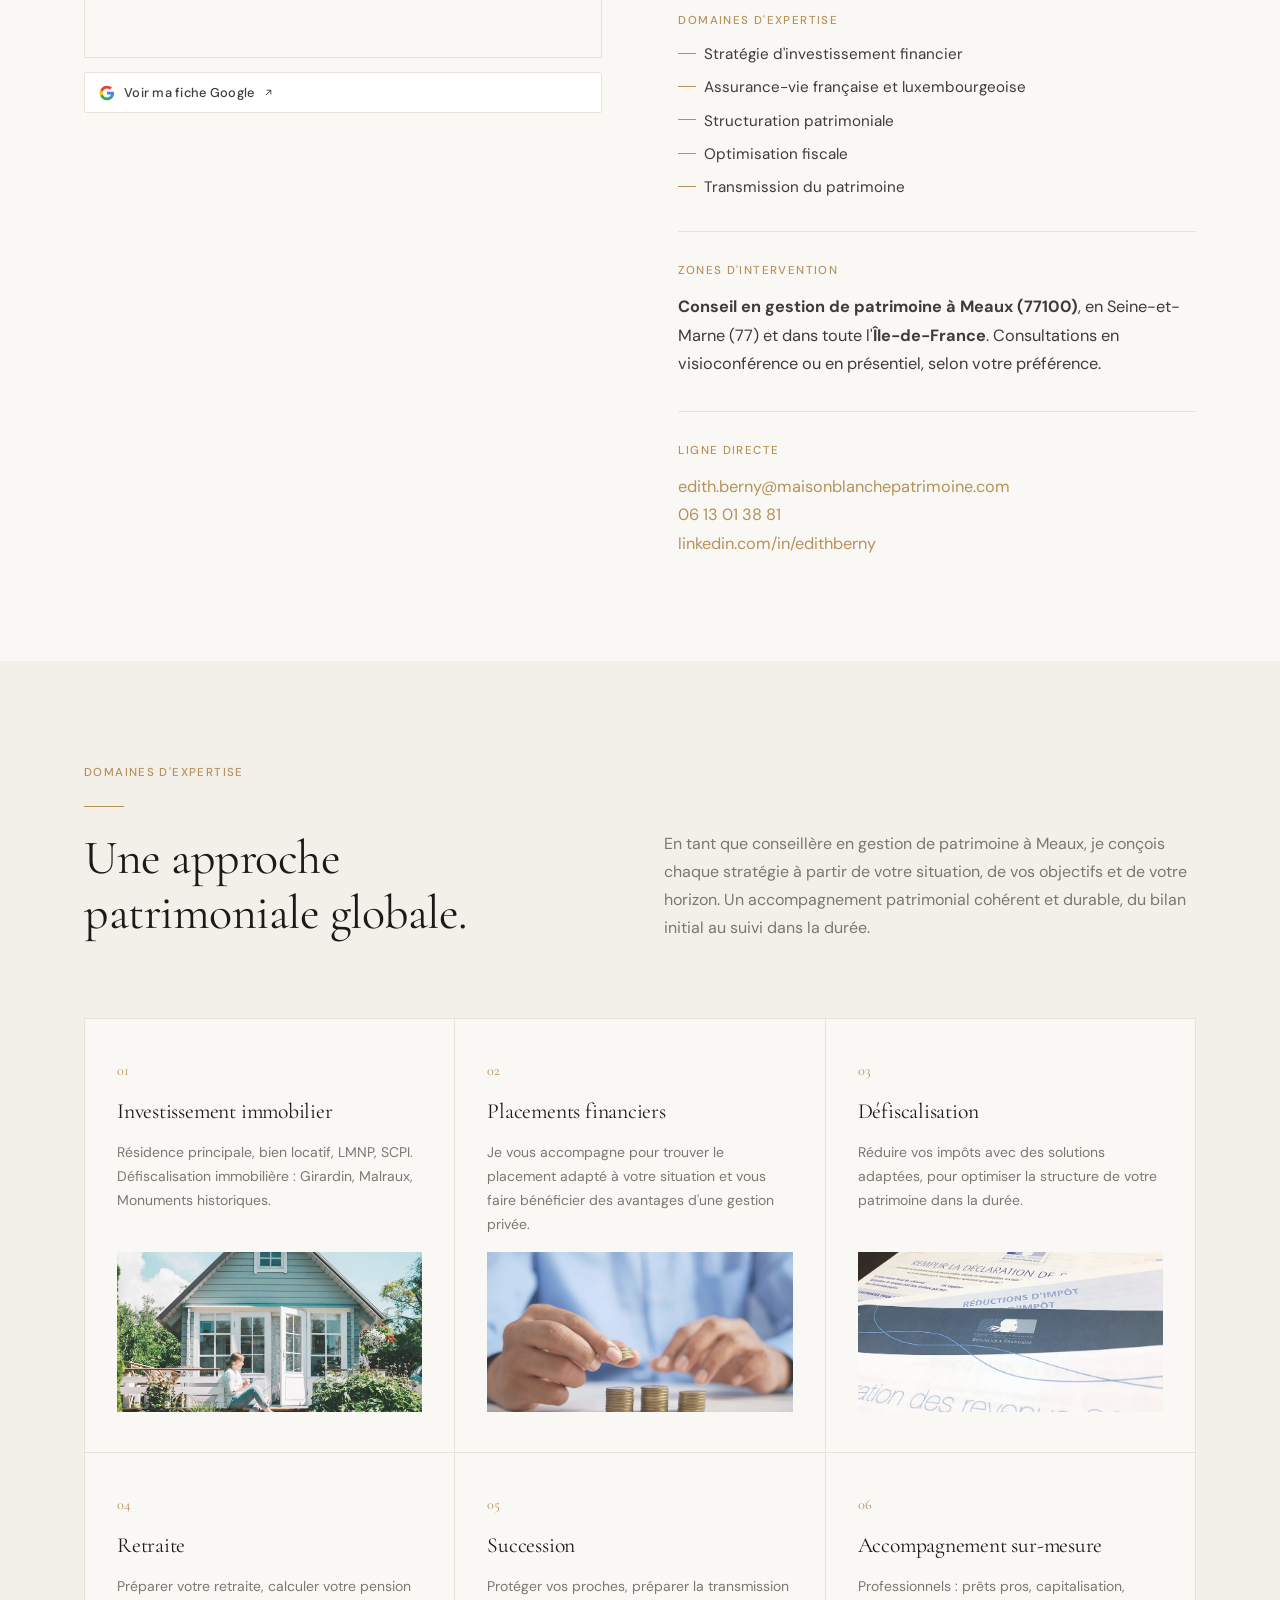
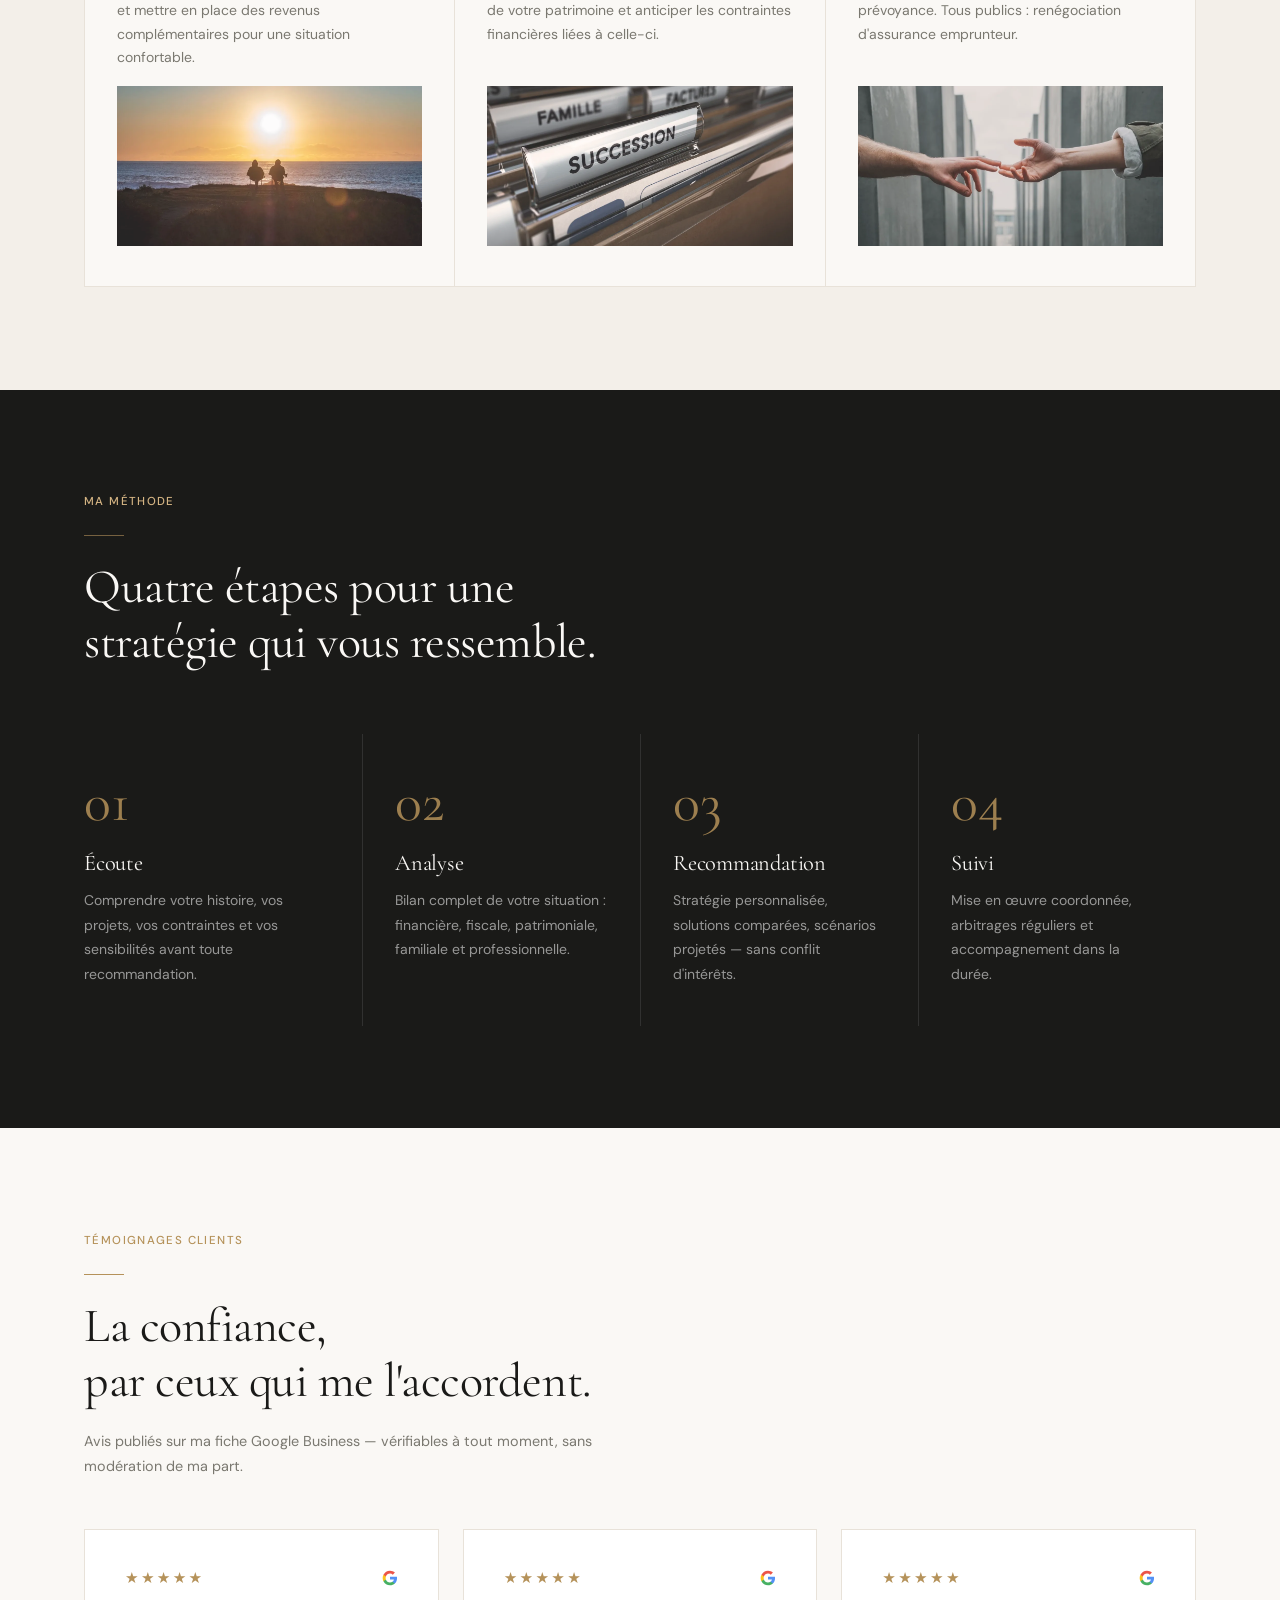
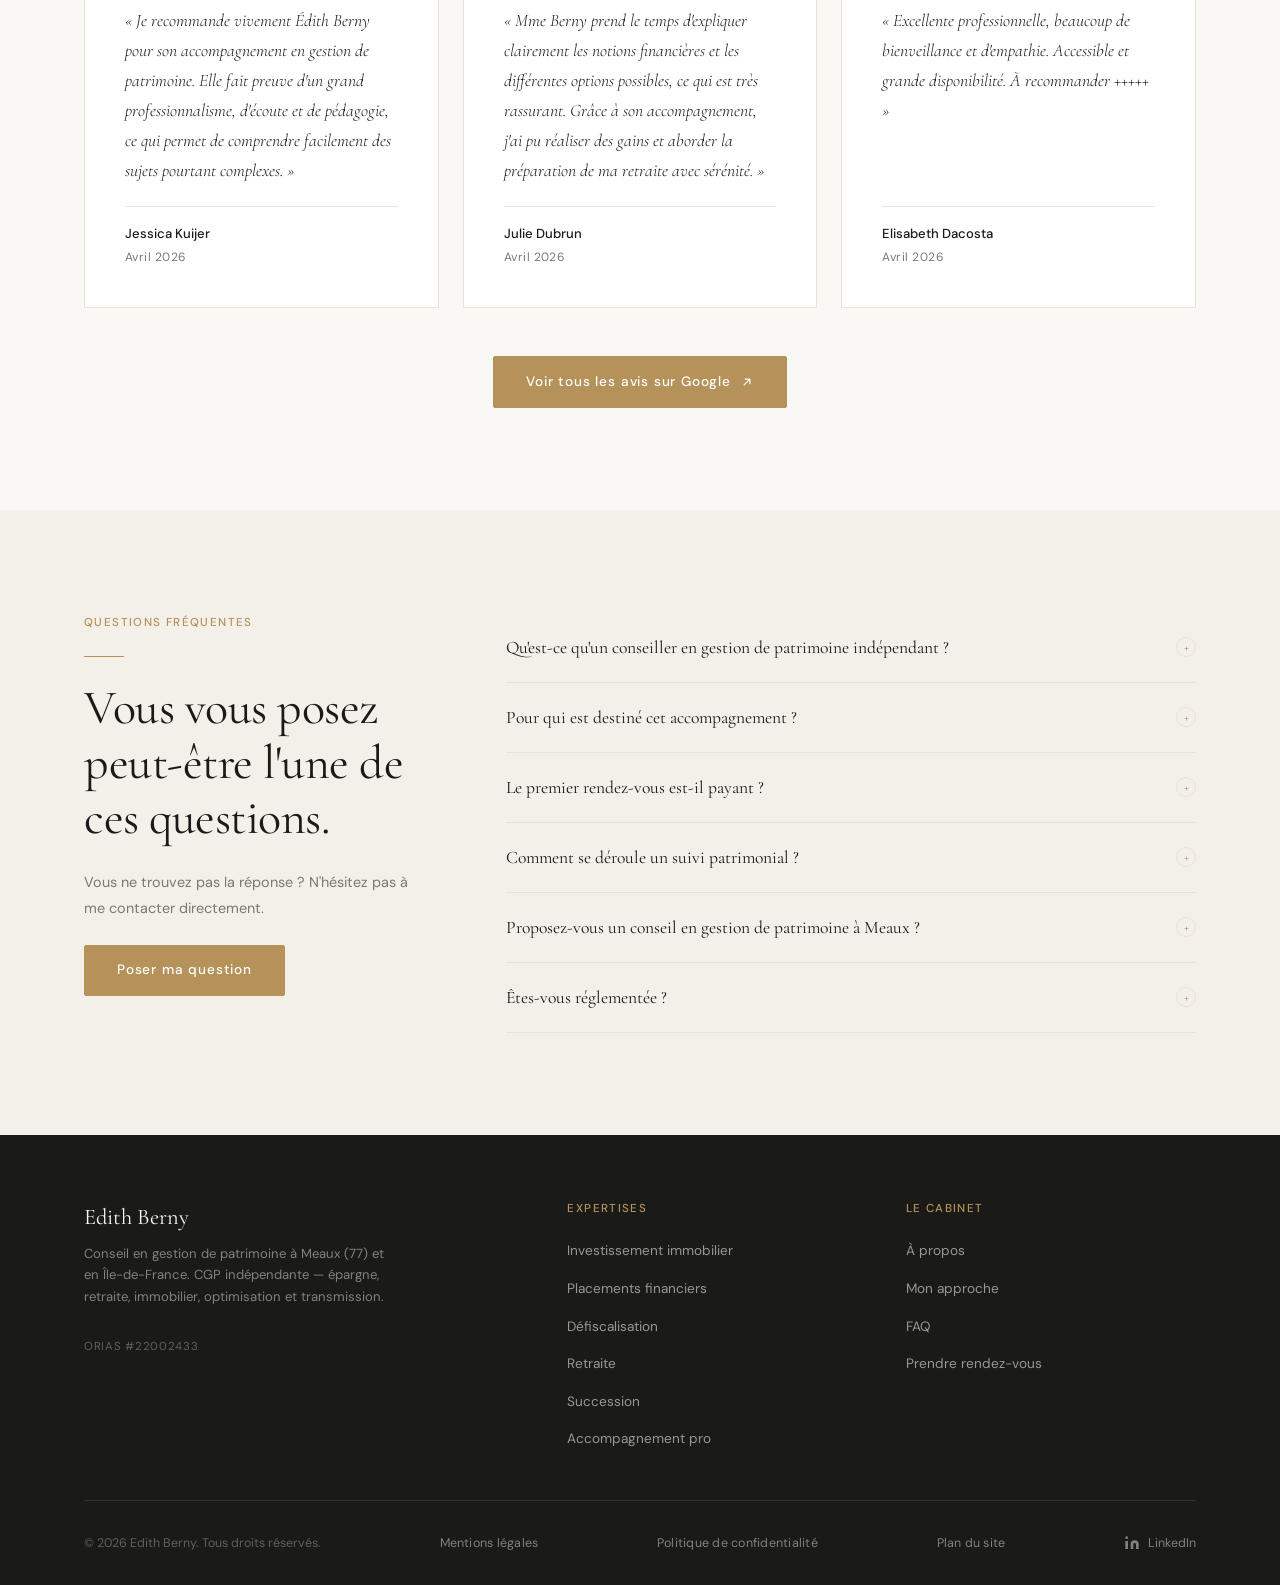
==== commit e5e6f517: "SEO/updates" ====
--- a/index.html
+++ b/index.html
@@ -3,11 +3,11 @@
 <head>
   <meta charset="utf-8">
   <meta name="viewport" content="width=device-width, initial-scale=1">
-  <title>Edith Berny | Conseillère en gestion de patrimoine à Meaux (77) — Île-de-France</title>
+  <title>Edith Berny | Conseil en gestion de patrimoine à Meaux (77) — CGP indépendante</title>
 
   <!-- SEO -->
-  <meta name="description" content="Edith Berny, conseillère indépendante en gestion de patrimoine à Meaux (77) et en Île-de-France. Épargne, retraite, immobilier, défiscalisation, succession, transmission. Indépendante, ORIAS 22002433.">
-  <meta name="keywords" content="conseiller en gestion de patrimoine Meaux, CGP Meaux, gestion privée 77, Seine-et-Marne, Île-de-France, Edith Berny, conseillère indépendante, épargne, retraite, assurance-vie, assurance-vie luxembourgeoise, immobilier, SCPI, LMNP, défiscalisation, succession, transmission patrimoine, optimisation fiscale">
+  <meta name="description" content="Conseil en gestion de patrimoine à Meaux (77100) : Edith Berny, CGP indépendante en Seine-et-Marne et Île-de-France. Épargne, retraite, immobilier, défiscalisation, succession. ORIAS 22002433.">
+  <meta name="keywords" content="conseil gestion patrimoine Meaux, conseil gestion patrimoine, conseiller en gestion de patrimoine Meaux, CGP Meaux, gestion de patrimoine 77, Seine-et-Marne, Île-de-France, Edith Berny, conseillère indépendante, épargne, retraite, assurance-vie, immobilier, SCPI, LMNP, défiscalisation, succession, transmission patrimoine, optimisation fiscale">
   <meta name="author" content="Edith Berny">
   <meta name="robots" content="index, follow">
   <meta name="theme-color" content="#FAF8F5">
@@ -18,15 +18,15 @@
   <!-- OpenGraph -->
   <meta property="og:type" content="website">
   <meta property="og:locale" content="fr_FR">
-  <meta property="og:title" content="Edith Berny — Conseillère en gestion de patrimoine">
+  <meta property="og:title" content="Edith Berny — Conseil en gestion de patrimoine à Meaux">
   <meta property="og:url" content="https://edithberny.netlify.app">
   <meta property="og:image" content="https://edithberny.netlify.app/assets/profile_picture.webp">
-  <meta property="og:description" content="Conseillère indépendante en gestion de patrimoine. Épargne, retraite, immobilier, défiscalisation, succession — Meaux et Île-de-France.">
+  <meta property="og:description" content="Conseil en gestion de patrimoine à Meaux (77) : CGP indépendante. Épargne, retraite, immobilier, défiscalisation, succession — Seine-et-Marne et Île-de-France.">
 
   <!-- Twitter Card -->
   <meta name="twitter:card" content="summary_large_image">
-  <meta name="twitter:title" content="Edith Berny — Conseillère en gestion de patrimoine">
-  <meta name="twitter:description" content="Conseillère indépendante en gestion de patrimoine. Épargne, retraite, immobilier, défiscalisation, succession — Meaux et Île-de-France.">
+  <meta name="twitter:title" content="Edith Berny — Conseil en gestion de patrimoine à Meaux">
+  <meta name="twitter:description" content="Conseil en gestion de patrimoine à Meaux (77) : CGP indépendante. Épargne, retraite, immobilier, défiscalisation, succession — Seine-et-Marne et Île-de-France.">
   <meta name="twitter:image" content="https://edithberny.netlify.app/assets/profile_picture.webp">
 
   <!-- Favicons -->
@@ -56,7 +56,7 @@
     <div class="nav-inner">
       <a href="#home" class="nav-brand">
         <span class="name">Edith Berny</span>
-        <span class="sub">Gestion de patrimoine</span>
+        <span class="sub">Conseil gestion patrimoine — Meaux</span>
       </a>
       <button class="nav-toggle" id="navToggle" type="button" aria-label="Ouvrir le menu" aria-expanded="false" aria-controls="navLinks">
         <span></span><span></span><span></span>
@@ -74,9 +74,9 @@
   <section id="home">
     <div class="hero-bg"></div>
     <div class="hero-content container">
-      <h1 class="hero-title">L'expertise d'une <em>conseillère privée,</em><br>à votre écoute.</h1>
-      <p class="hero-eyebrow">Conseillère indépendante en gestion de patrimoine</p>
-      <p class="hero-desc">Construire, optimiser, transmettre votre patrimoine — avec rigueur, indépendance et discrétion.</p>
+      <h1 class="hero-title">Conseil en gestion de patrimoine<br>à <em>Meaux</em> et en Île-de-France</h1>
+      <p class="hero-eyebrow">Edith Berny — conseillère indépendante en gestion de patrimoine (CGP)</p>
+      <p class="hero-desc">Accompagnement patrimonial sur mesure à Meaux (77100) et en Seine-et-Marne : épargne, retraite, immobilier, défiscalisation et transmission — avec rigueur, indépendance et discrétion.</p>
       <div class="hero-actions">
         <a href="#rendez-vous" class="btn-primary">Prendre rendez-vous</a>
         <a href="#about" class="btn-ghost">Découvrir mon approche</a>
@@ -91,8 +91,8 @@
           <div class="lbl">Salariés, indépendants, fonctionnaires</div>
         </div>
         <div class="hero-stat">
-          <div class="val">Île-de-France</div>
-          <div class="lbl">Basée à Meaux</div>
+          <div class="val">Meaux (77)</div>
+          <div class="lbl">Conseil gestion patrimoine</div>
         </div>
       </div>
     </div>
@@ -104,7 +104,7 @@
       <div class="about-grid">
         <div class="about-visual">
           <div class="about-img-wrap">
-            <img src="assets/profile_picture.webp" alt="Edith Berny, conseillère indépendante en gestion de patrimoine à Meaux (77)" fetchpriority="high" width="1000" height="1000">
+            <img src="assets/profile_picture.webp" alt="Edith Berny, conseil en gestion de patrimoine à Meaux (77100) — CGP indépendante en Seine-et-Marne" fetchpriority="high" width="1000" height="1000">
           </div>
           <div class="map-wrap">
             <iframe src="https://www.google.com/maps/embed/v1/place?q=Meaux&key=AIzaSyBFw0Qbyq9zTFTd-tUY6dZWTgaQzuU17R8" title="Localisation Meaux" loading="lazy"></iframe>
@@ -121,13 +121,13 @@
           </a>
         </div>
         <div class="about-text">
-          <p class="label">Conseillère gestion privée</p>
+          <p class="label">Conseil en gestion de patrimoine — Meaux (77)</p>
           <div class="divider"></div>
           <h2 class="section-title">Edith Berny</h2>
 
           <div class="about-section">
             <h3 class="about-subhead">Présentation</h3>
-            <p>Conseillère en gestion privée, j'accompagne particuliers, dirigeants et professions libérales dans la définition et la mise en œuvre de leur stratégie patrimoniale.</p>
+            <p>Conseillère indépendante en gestion de patrimoine, je propose un <strong>conseil en gestion de patrimoine à Meaux</strong> et dans toute la Seine-et-Marne pour particuliers, dirigeants et professions libérales.</p>
             <p>Au sein de <a href="https://www.maisonblanchepatrimoine.com/" target="_blank" rel="noopener" style="color: var(--gold);">Maison Blanche Patrimoine</a>, j'interviens sur les volets investissement, fiscalité et transmission, avec une approche globale tenant compte des dimensions juridiques et financières.</p>
             <p>Mon approche privilégie la pédagogie, l'écoute et la construction d'une relation de confiance dans la durée, pour que chaque décision soit prise en pleine conscience.</p>
           </div>
@@ -145,7 +145,7 @@
 
           <div class="about-section">
             <h3 class="about-subhead">Zones d'intervention</h3>
-            <p>Meaux (77100), Seine-et-Marne et toute l'<strong>Île-de-France</strong>.<br>Rendez-vous en visioconférence ou en présentiel selon votre préférence.</p>
+            <p><strong>Conseil en gestion de patrimoine à Meaux (77100)</strong>, en Seine-et-Marne (77) et dans toute l'<strong>Île-de-France</strong>. Consultations en visioconférence ou en présentiel, selon votre préférence.</p>
           </div>
 
           <div class="about-section about-contact" id="rendez-vous">
@@ -171,7 +171,7 @@
           <h2 class="section-title">Une approche<br>patrimoniale globale.</h2>
         </div>
         <p class="services-intro">
-          Chaque stratégie est conçue à partir de votre situation, de vos objectifs et de votre horizon. Je mobilise l'ensemble de mes expertises pour construire un accompagnement cohérent et durable.
+          En tant que conseillère en gestion de patrimoine à Meaux, je conçois chaque stratégie à partir de votre situation, de vos objectifs et de votre horizon. Un accompagnement patrimonial cohérent et durable, du bilan initial au suivi dans la durée.
         </p>
       </div>
       <div class="services-grid">
@@ -367,6 +367,13 @@
           </div>
           <div class="faq-item">
             <button class="faq-question">
+              Proposez-vous un conseil en gestion de patrimoine à Meaux ?
+              <span class="faq-icon">+</span>
+            </button>
+            <div class="faq-answer"><div class="faq-answer-inner">Oui. J'accompagne des clients à Meaux (77100), en Seine-et-Marne et dans toute l'Île-de-France, en rendez-vous en présentiel ou en visioconférence. Mon conseil couvre l'épargne, la retraite, l'immobilier, la défiscalisation et la transmission de patrimoine.</div></div>
+          </div>
+          <div class="faq-item">
+            <button class="faq-question">
               Êtes-vous réglementée ?
               <span class="faq-icon">+</span>
             </button>
@@ -383,7 +390,7 @@
       <div class="footer-top">
         <div class="footer-brand">
           <div class="name">Edith Berny</div>
-          <p class="tagline">Conseillère indépendante en gestion de patrimoine. Épargne, retraite, immobilier, optimisation et transmission.</p>
+          <p class="tagline">Conseil en gestion de patrimoine à Meaux (77) et en Île-de-France. CGP indépendante — épargne, retraite, immobilier, optimisation et transmission.</p>
           <span class="orias"><a href="https://www.orias.fr/home/showIntermediaire/411115660" target="_blank" rel="noopener">ORIAS #22002433</a></span>
         </div>
         <div>
@@ -484,12 +491,12 @@
     "@context": "https://schema.org",
     "@type": "FinancialService",
     "@id": "https://edithberny.netlify.app/#cabinet",
-    "name": "Edith Berny — Conseillère en gestion de patrimoine",
-    "alternateName": "Edith Berny CGP",
+    "name": "Edith Berny — Conseil en gestion de patrimoine à Meaux",
+    "alternateName": ["Edith Berny CGP", "Conseil gestion patrimoine Meaux"],
     "url": "https://edithberny.netlify.app/",
     "image": "https://edithberny.netlify.app/assets/profile_picture.webp",
     "logo": "https://edithberny.netlify.app/assets/favicon/android-chrome-512x512.png",
-    "description": "Conseillère indépendante en gestion de patrimoine à Meaux et en Île-de-France. Stratégie d'investissement, fiscalité, transmission, retraite, immobilier.",
+    "description": "Conseil en gestion de patrimoine à Meaux (77100) et en Île-de-France. CGP indépendante : stratégie d'investissement, fiscalité, transmission, retraite, immobilier.",
     "email": "edith.berny@maisonblanchepatrimoine.com",
     "address": {
       "@type": "PostalAddress",
@@ -505,6 +512,7 @@
     ],
     "serviceType": [
       "Conseil en gestion de patrimoine",
+      "Conseil gestion patrimoine Meaux",
       "Conseil en investissements financiers",
       "Courtage en assurances",
       "Optimisation fiscale",
@@ -558,7 +566,7 @@
     "name": "Edith Berny",
     "givenName": "Edith",
     "familyName": "Berny",
-    "jobTitle": "Conseillère en gestion privée",
+    "jobTitle": "Conseillère en gestion de patrimoine",
     "image": "https://edithberny.netlify.app/assets/profile_picture.webp",
     "url": "https://edithberny.netlify.app/",
     "worksFor": { "@id": "https://edithberny.netlify.app/#cabinet" },
@@ -604,6 +612,14 @@
         "acceptedAnswer": {
           "@type": "Answer",
           "text": "Après l'audit initial et la mise en place des recommandations, nous effectuons des points réguliers pour ajuster la stratégie selon l'évolution de votre vie, de vos objectifs et de la fiscalité."
+        }
+      },
+      {
+        "@type": "Question",
+        "name": "Proposez-vous un conseil en gestion de patrimoine à Meaux ?",
+        "acceptedAnswer": {
+          "@type": "Answer",
+          "text": "Oui. J'accompagne des clients à Meaux (77100), en Seine-et-Marne et dans toute l'Île-de-France, en rendez-vous en présentiel ou en visioconférence. Mon conseil couvre l'épargne, la retraite, l'immobilier, la défiscalisation et la transmission de patrimoine."
         }
       },
       {
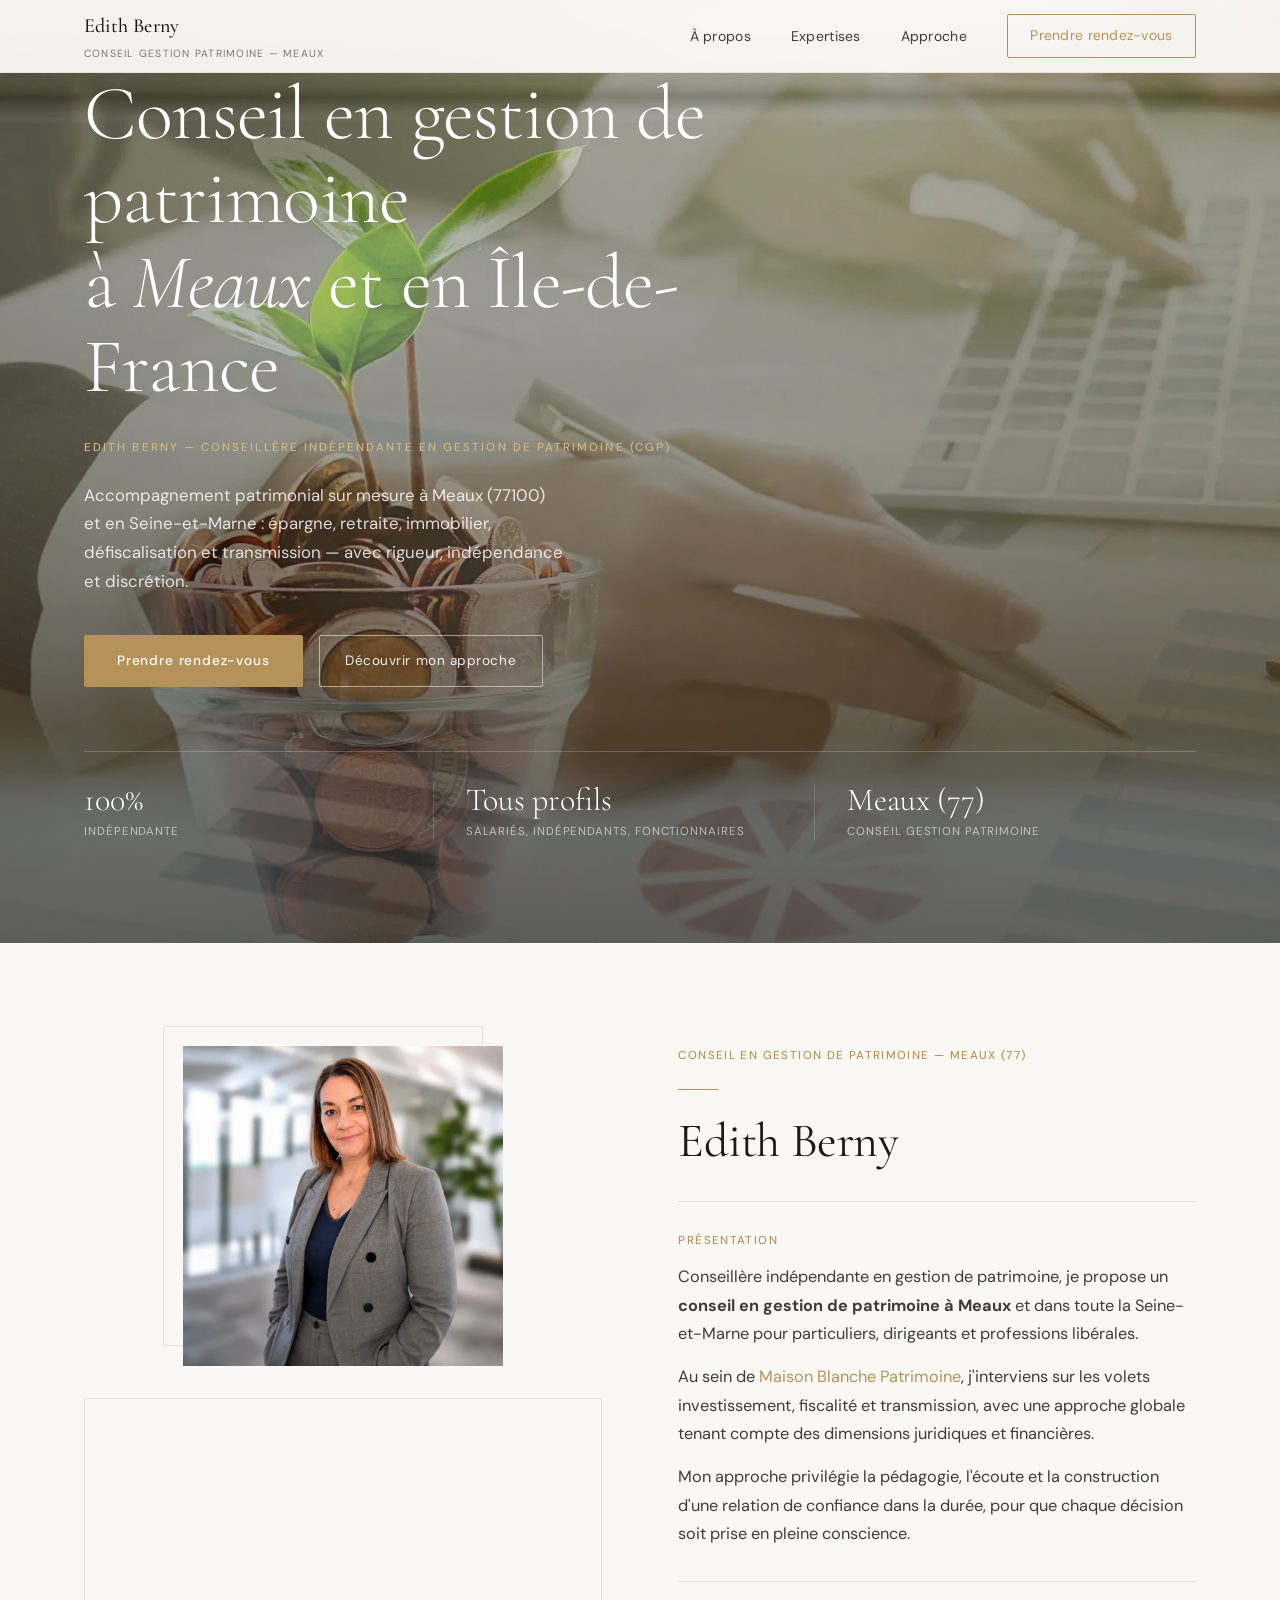
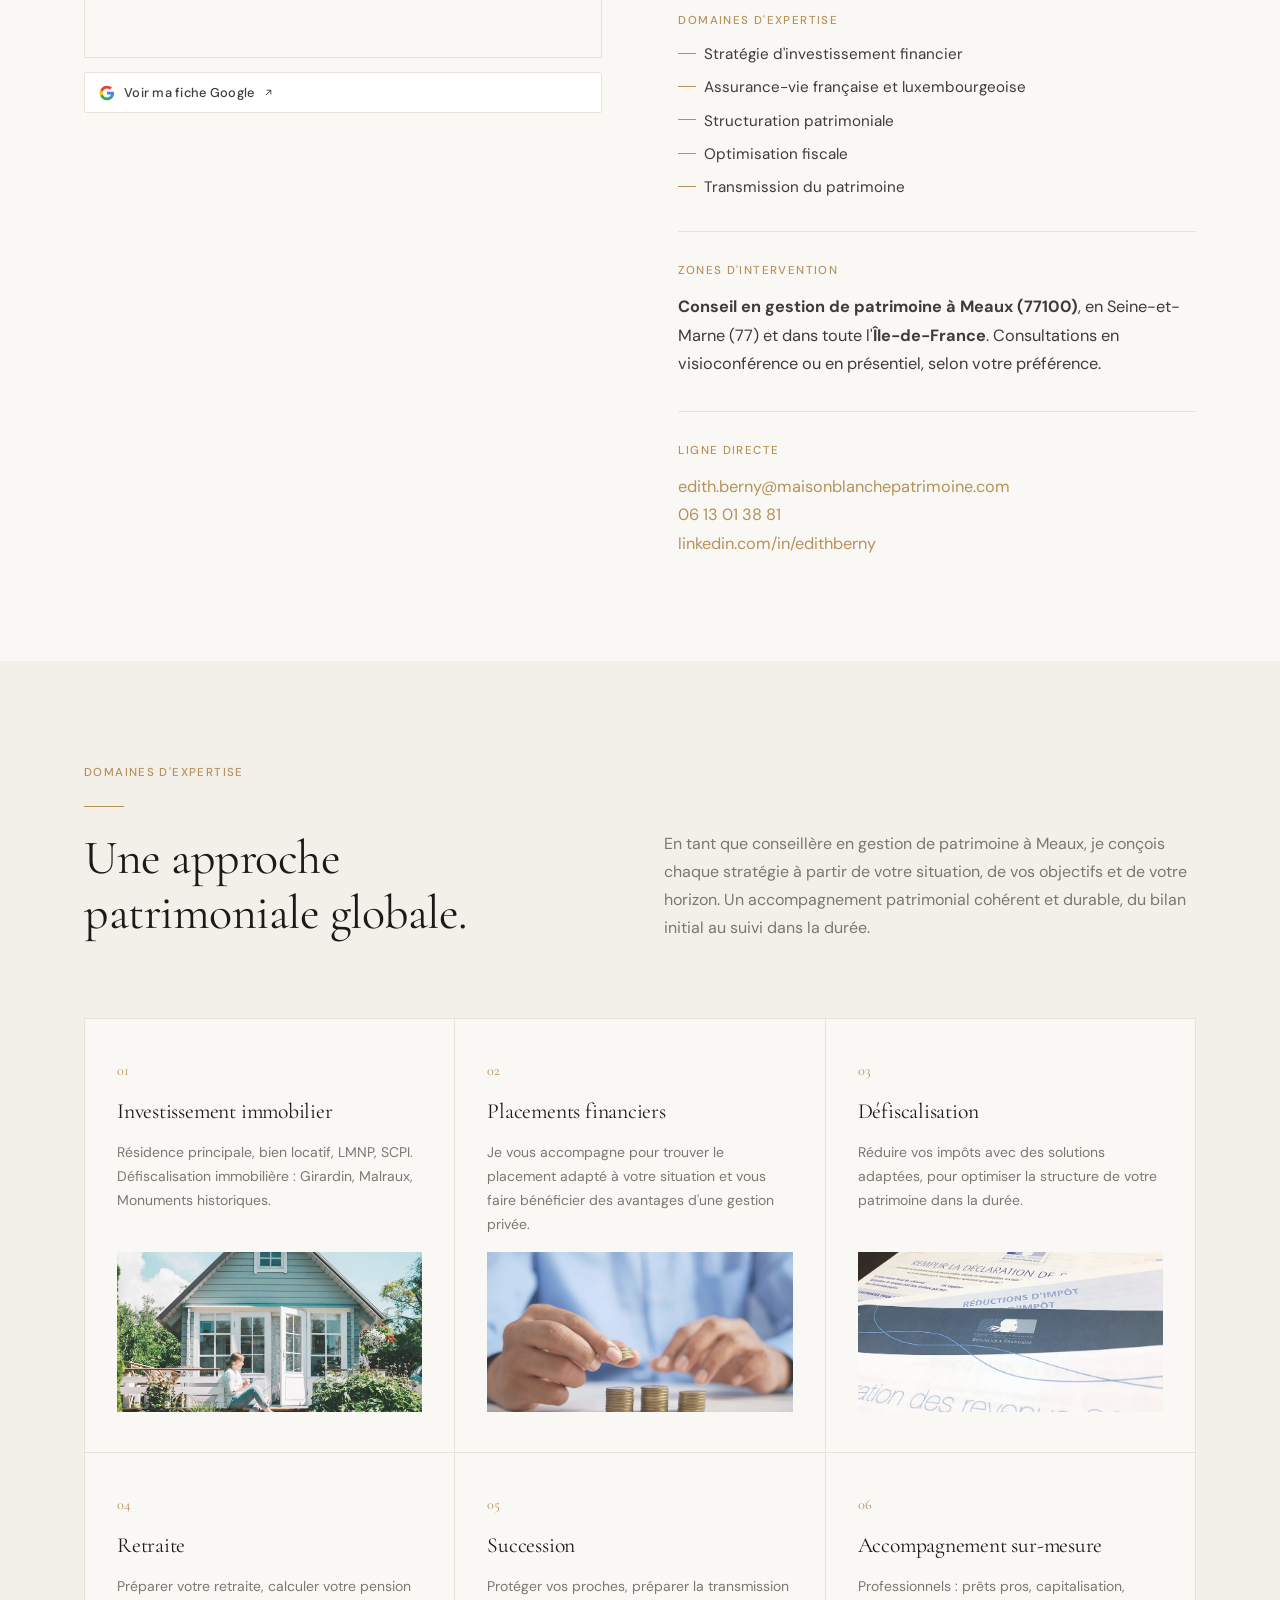
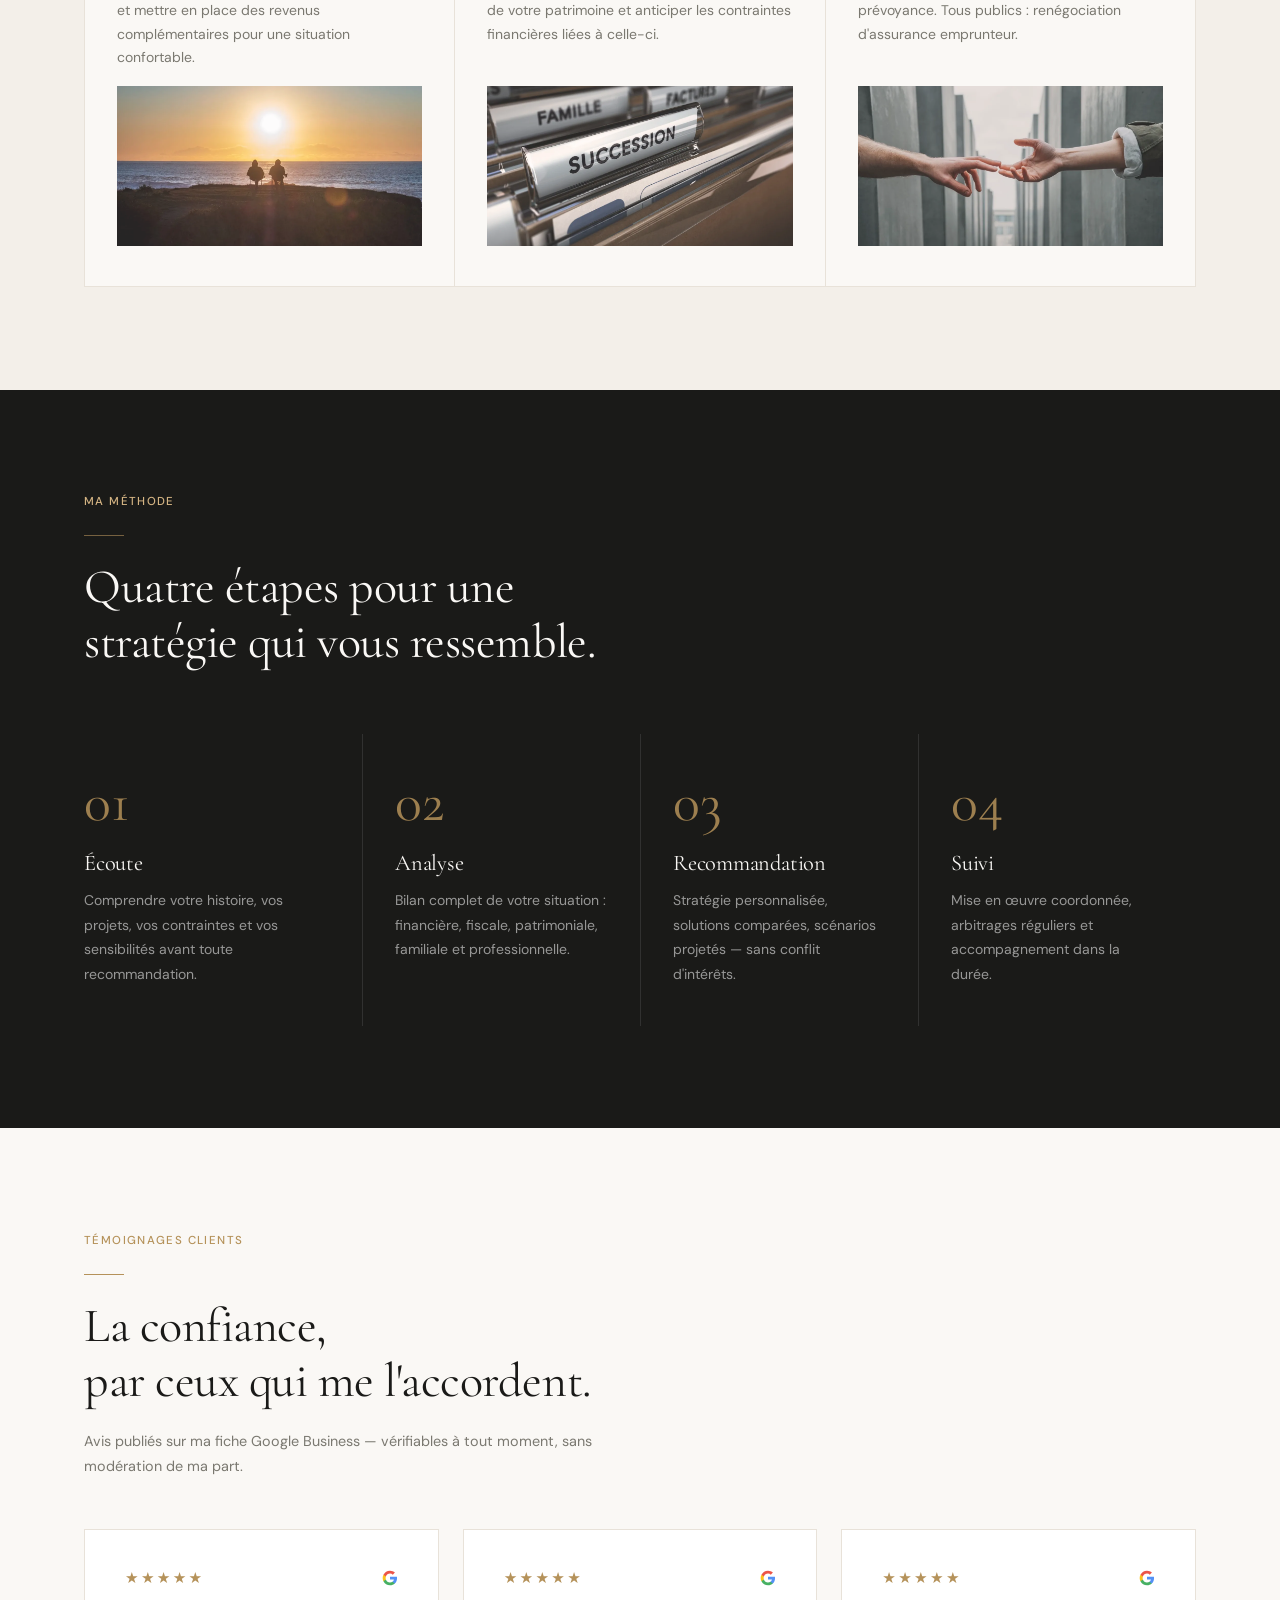
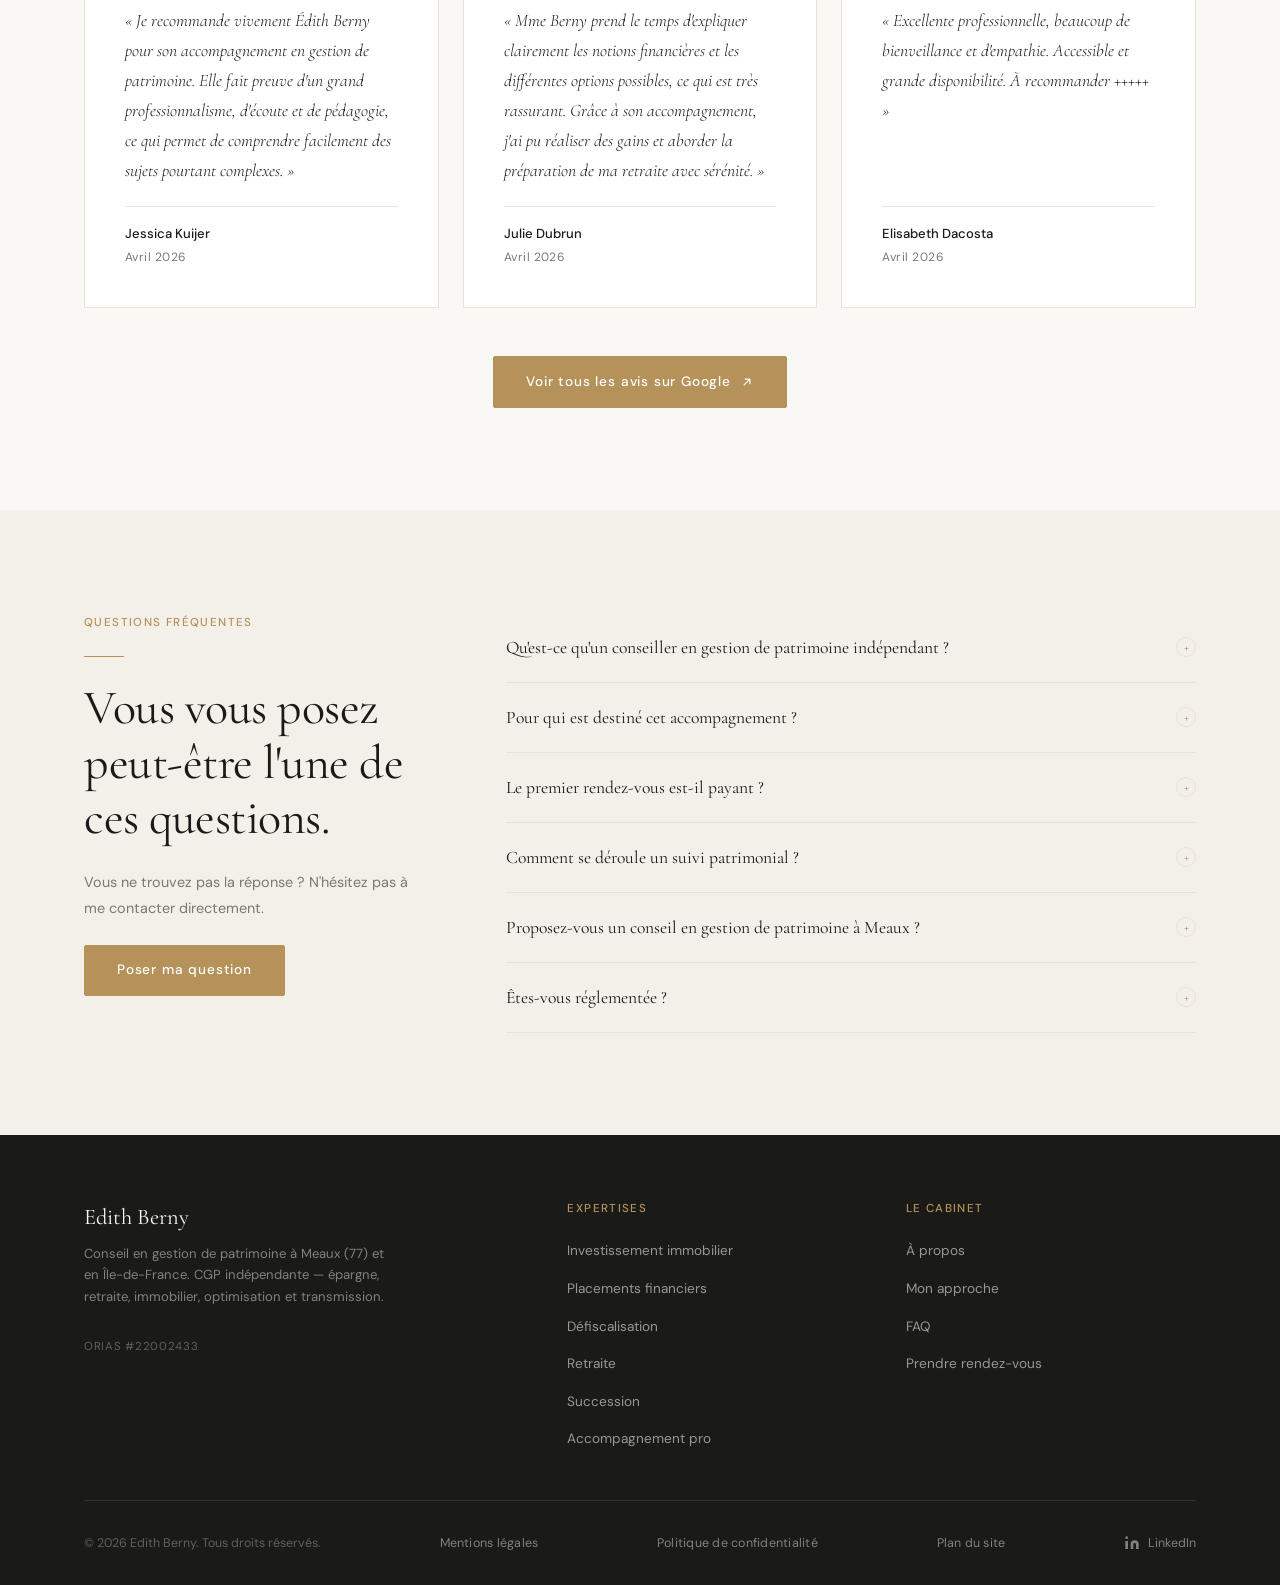
==== commit bbcb1d36: "Migrer les URLs SEO vers edithberny.fr. Aligne canonical, sitemap, robots, JSON-LD et redirect www a" ====
--- a/index.html
+++ b/index.html
@@ -13,21 +13,22 @@
   <meta name="theme-color" content="#FAF8F5">
   <meta name="geo.region" content="FR-77">
   <meta name="geo.placename" content="Meaux">
-  <link rel="canonical" href="https://edithberny.netlify.app/">
+  <link rel="canonical" href="https://edithberny.fr/">
+  <meta name="google-site-verification" content="OuChj3eHPg6VwTeDINpBuAudNcZTUgtMZREENPVLr7Y" />
 
   <!-- OpenGraph -->
   <meta property="og:type" content="website">
   <meta property="og:locale" content="fr_FR">
   <meta property="og:title" content="Edith Berny — Conseil en gestion de patrimoine à Meaux">
-  <meta property="og:url" content="https://edithberny.netlify.app">
-  <meta property="og:image" content="https://edithberny.netlify.app/assets/profile_picture.webp">
+  <meta property="og:url" content="https://edithberny.fr">
+  <meta property="og:image" content="https://edithberny.fr/assets/profile_picture.webp">
   <meta property="og:description" content="Conseil en gestion de patrimoine à Meaux (77) : CGP indépendante. Épargne, retraite, immobilier, défiscalisation, succession — Seine-et-Marne et Île-de-France.">
 
   <!-- Twitter Card -->
   <meta name="twitter:card" content="summary_large_image">
   <meta name="twitter:title" content="Edith Berny — Conseil en gestion de patrimoine à Meaux">
   <meta name="twitter:description" content="Conseil en gestion de patrimoine à Meaux (77) : CGP indépendante. Épargne, retraite, immobilier, défiscalisation, succession — Seine-et-Marne et Île-de-France.">
-  <meta name="twitter:image" content="https://edithberny.netlify.app/assets/profile_picture.webp">
+  <meta name="twitter:image" content="https://edithberny.fr/assets/profile_picture.webp">
 
   <!-- Favicons -->
   <link rel="icon" type="image/x-icon" href="assets/favicon/favicon.ico">
@@ -490,12 +491,12 @@
   {
     "@context": "https://schema.org",
     "@type": "FinancialService",
-    "@id": "https://edithberny.netlify.app/#cabinet",
+    "@id": "https://edithberny.fr/#cabinet",
     "name": "Edith Berny — Conseil en gestion de patrimoine à Meaux",
     "alternateName": ["Edith Berny CGP", "Conseil gestion patrimoine Meaux"],
-    "url": "https://edithberny.netlify.app/",
-    "image": "https://edithberny.netlify.app/assets/profile_picture.webp",
-    "logo": "https://edithberny.netlify.app/assets/favicon/android-chrome-512x512.png",
+    "url": "https://edithberny.fr/",
+    "image": "https://edithberny.fr/assets/profile_picture.webp",
+    "logo": "https://edithberny.fr/assets/favicon/android-chrome-512x512.png",
     "description": "Conseil en gestion de patrimoine à Meaux (77100) et en Île-de-France. CGP indépendante : stratégie d'investissement, fiscalité, transmission, retraite, immobilier.",
     "email": "edith.berny@maisonblanchepatrimoine.com",
     "address": {
@@ -562,14 +563,14 @@
   {
     "@context": "https://schema.org",
     "@type": "Person",
-    "@id": "https://edithberny.netlify.app/#edith-berny",
+    "@id": "https://edithberny.fr/#edith-berny",
     "name": "Edith Berny",
     "givenName": "Edith",
     "familyName": "Berny",
     "jobTitle": "Conseillère en gestion de patrimoine",
-    "image": "https://edithberny.netlify.app/assets/profile_picture.webp",
-    "url": "https://edithberny.netlify.app/",
-    "worksFor": { "@id": "https://edithberny.netlify.app/#cabinet" },
+    "image": "https://edithberny.fr/assets/profile_picture.webp",
+    "url": "https://edithberny.fr/",
+    "worksFor": { "@id": "https://edithberny.fr/#cabinet" },
     "sameAs": [
       "https://www.linkedin.com/in/edithberny/",
       "https://share.google/9w6bGB4XbKCmkHkI8"
